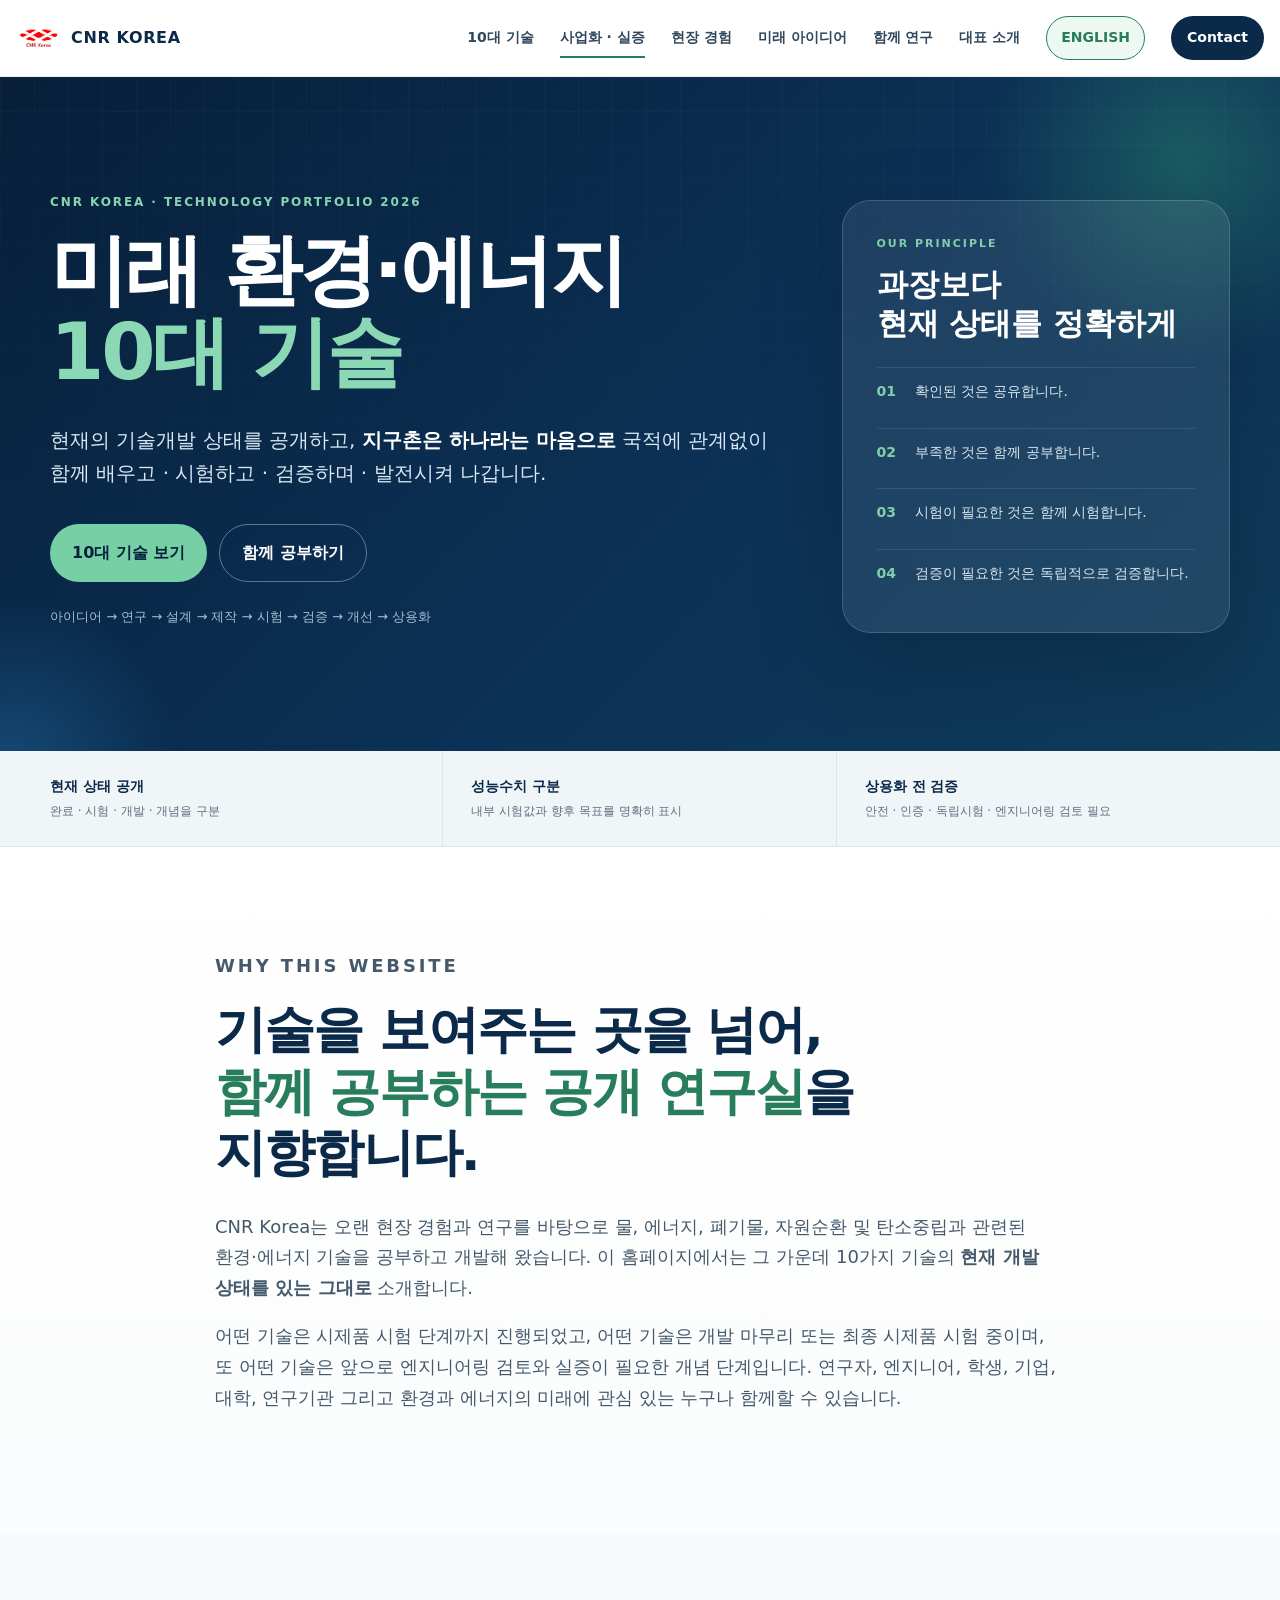
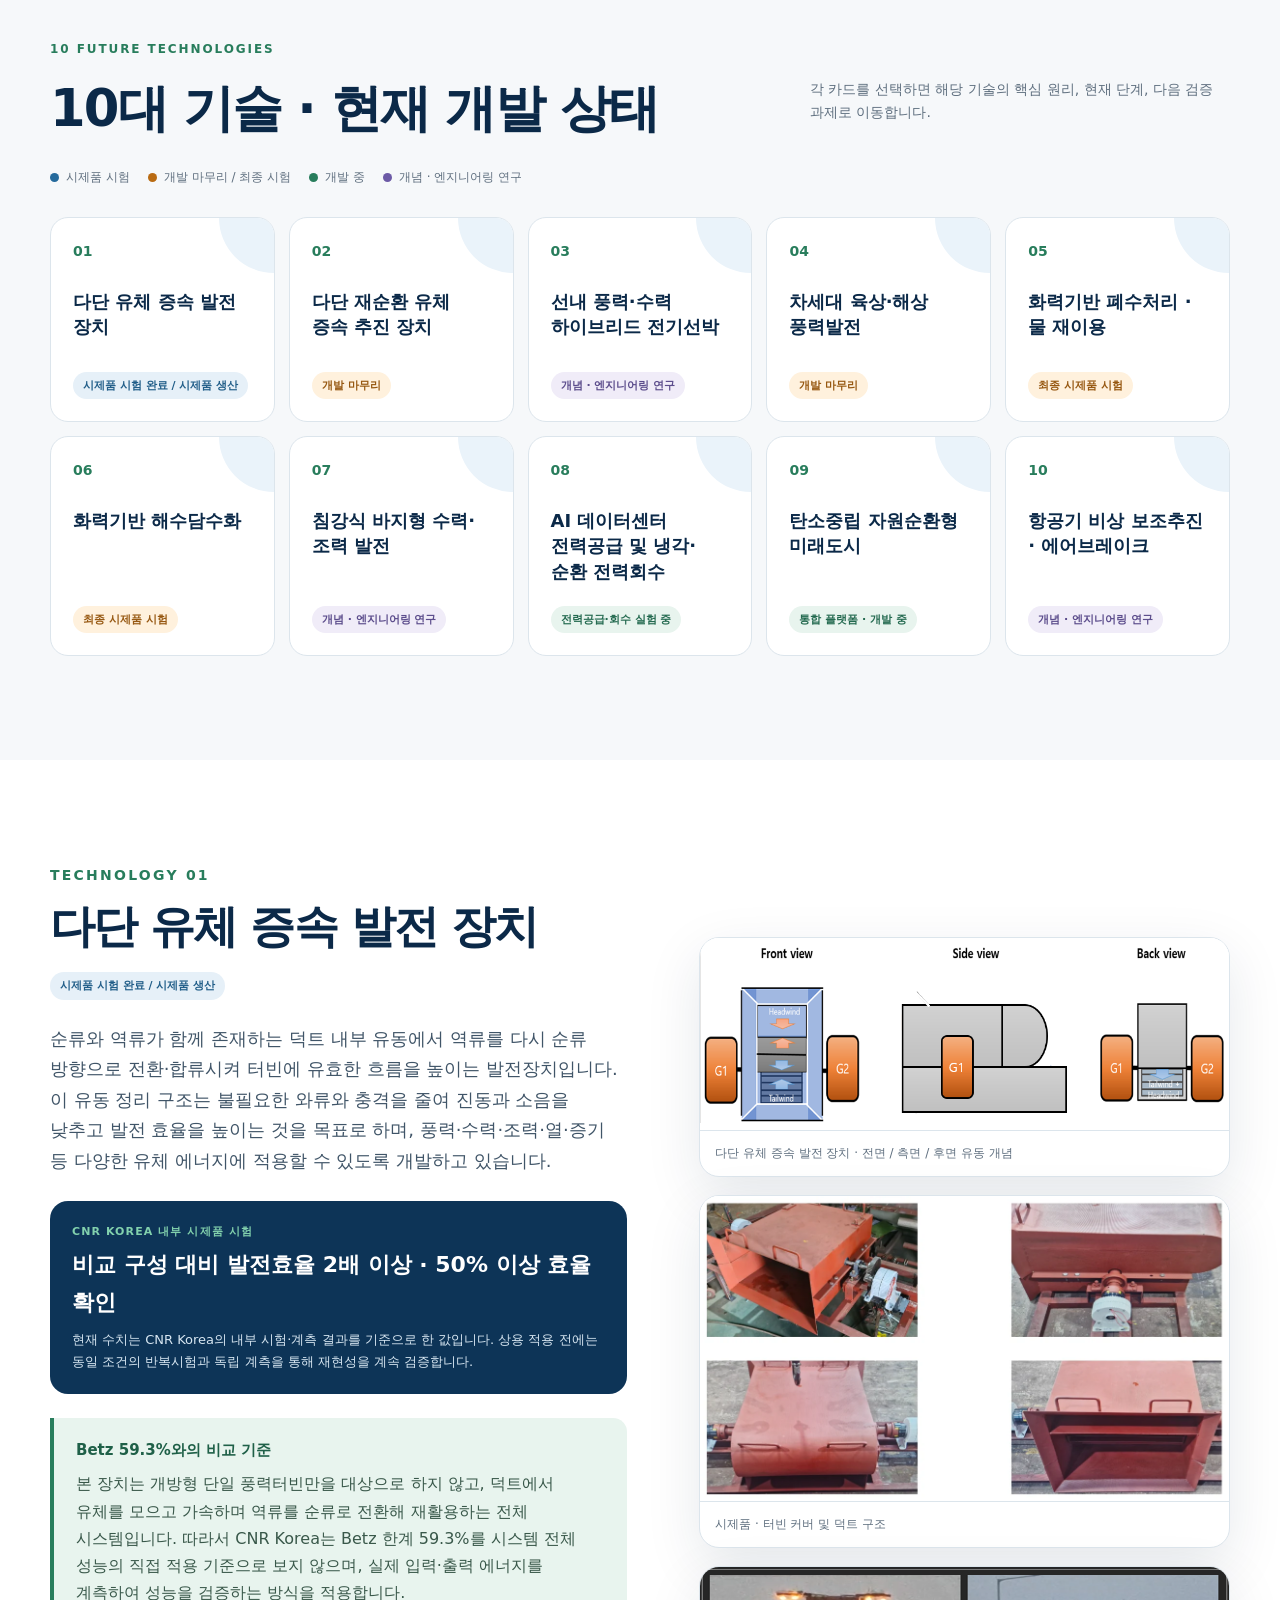
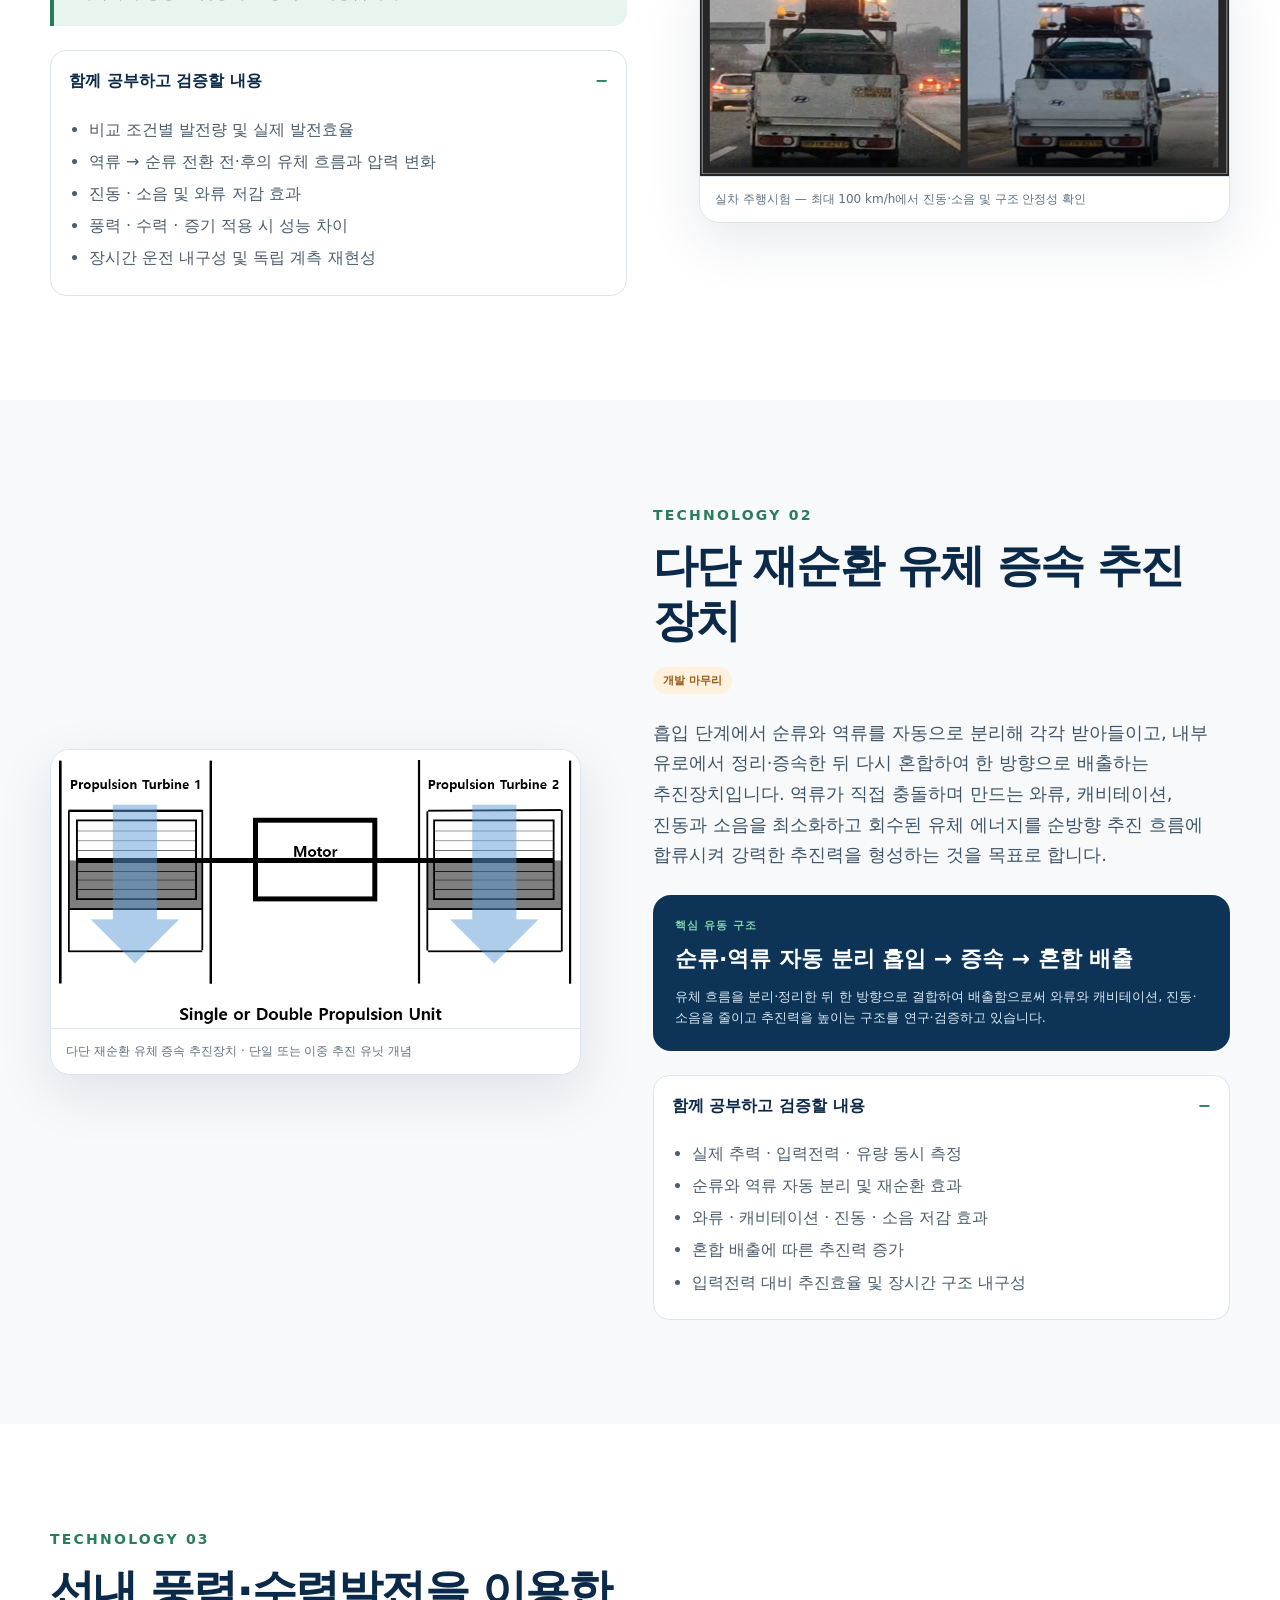
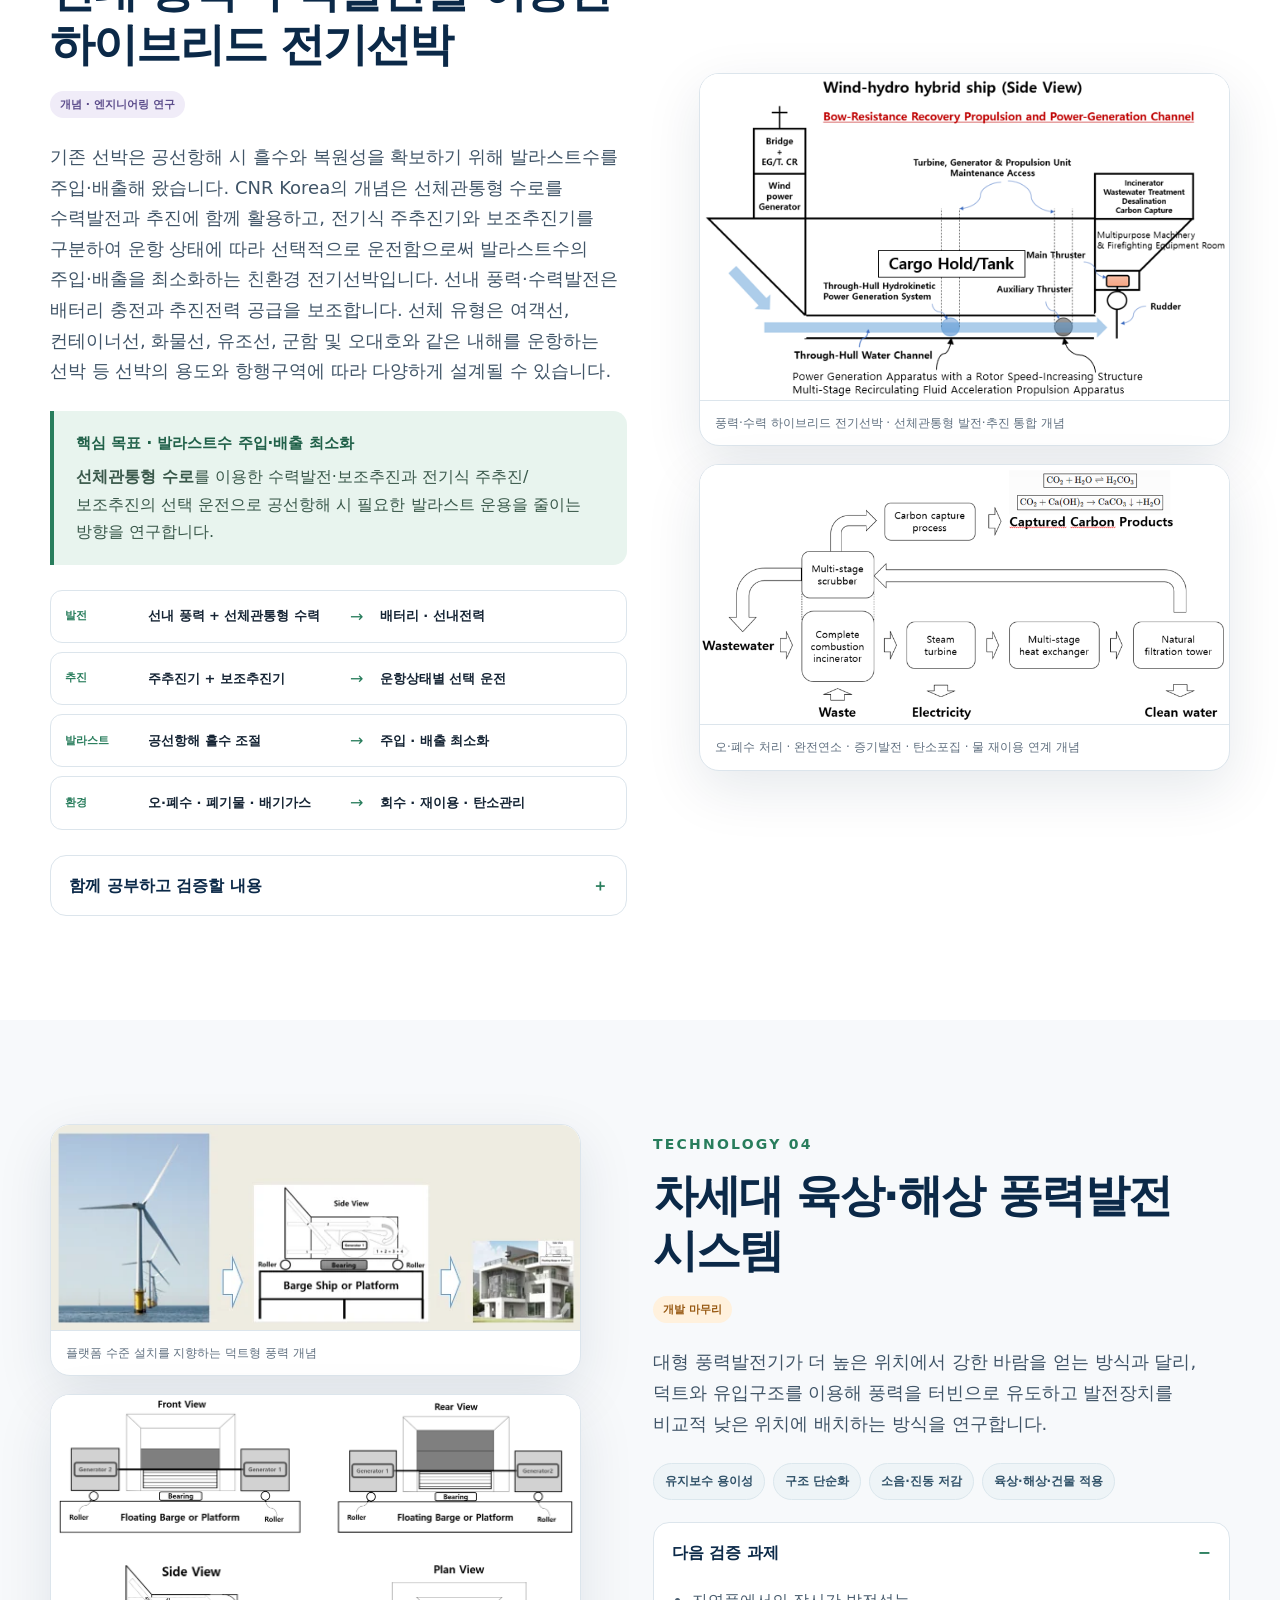
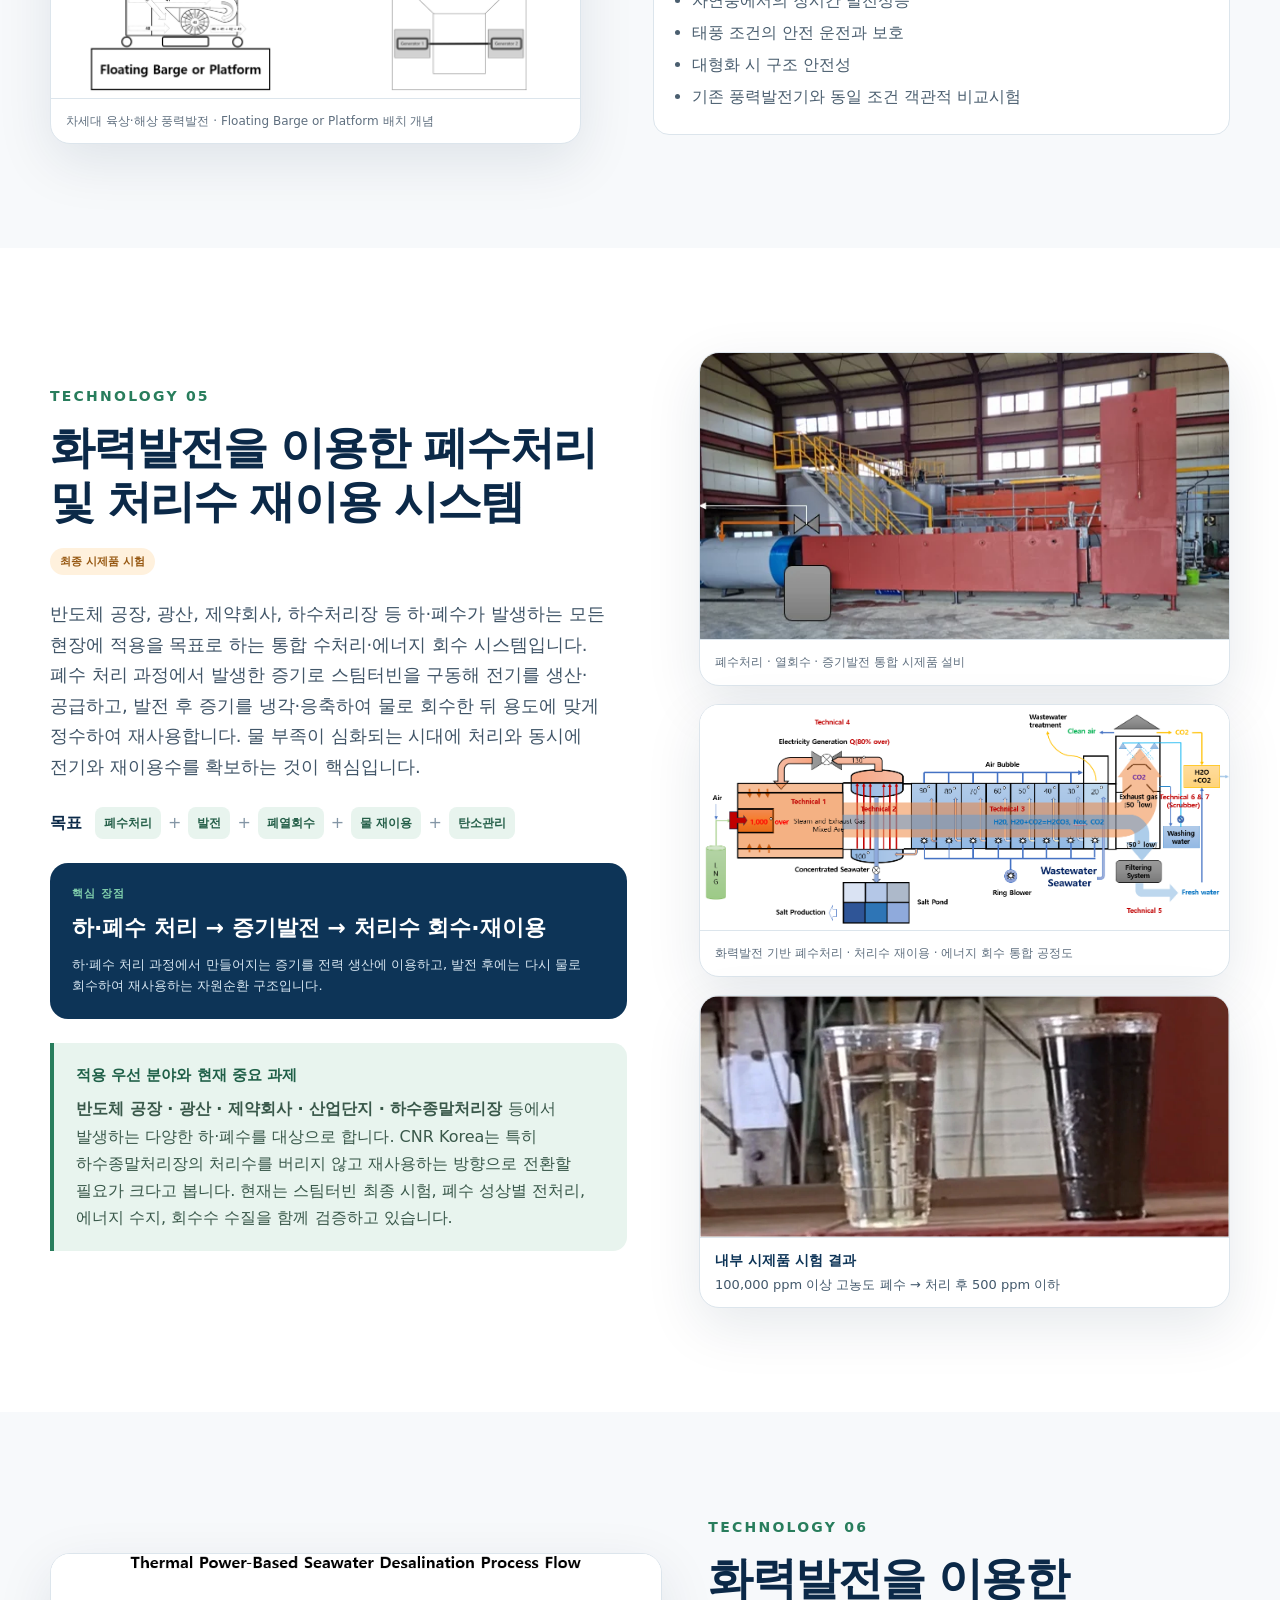
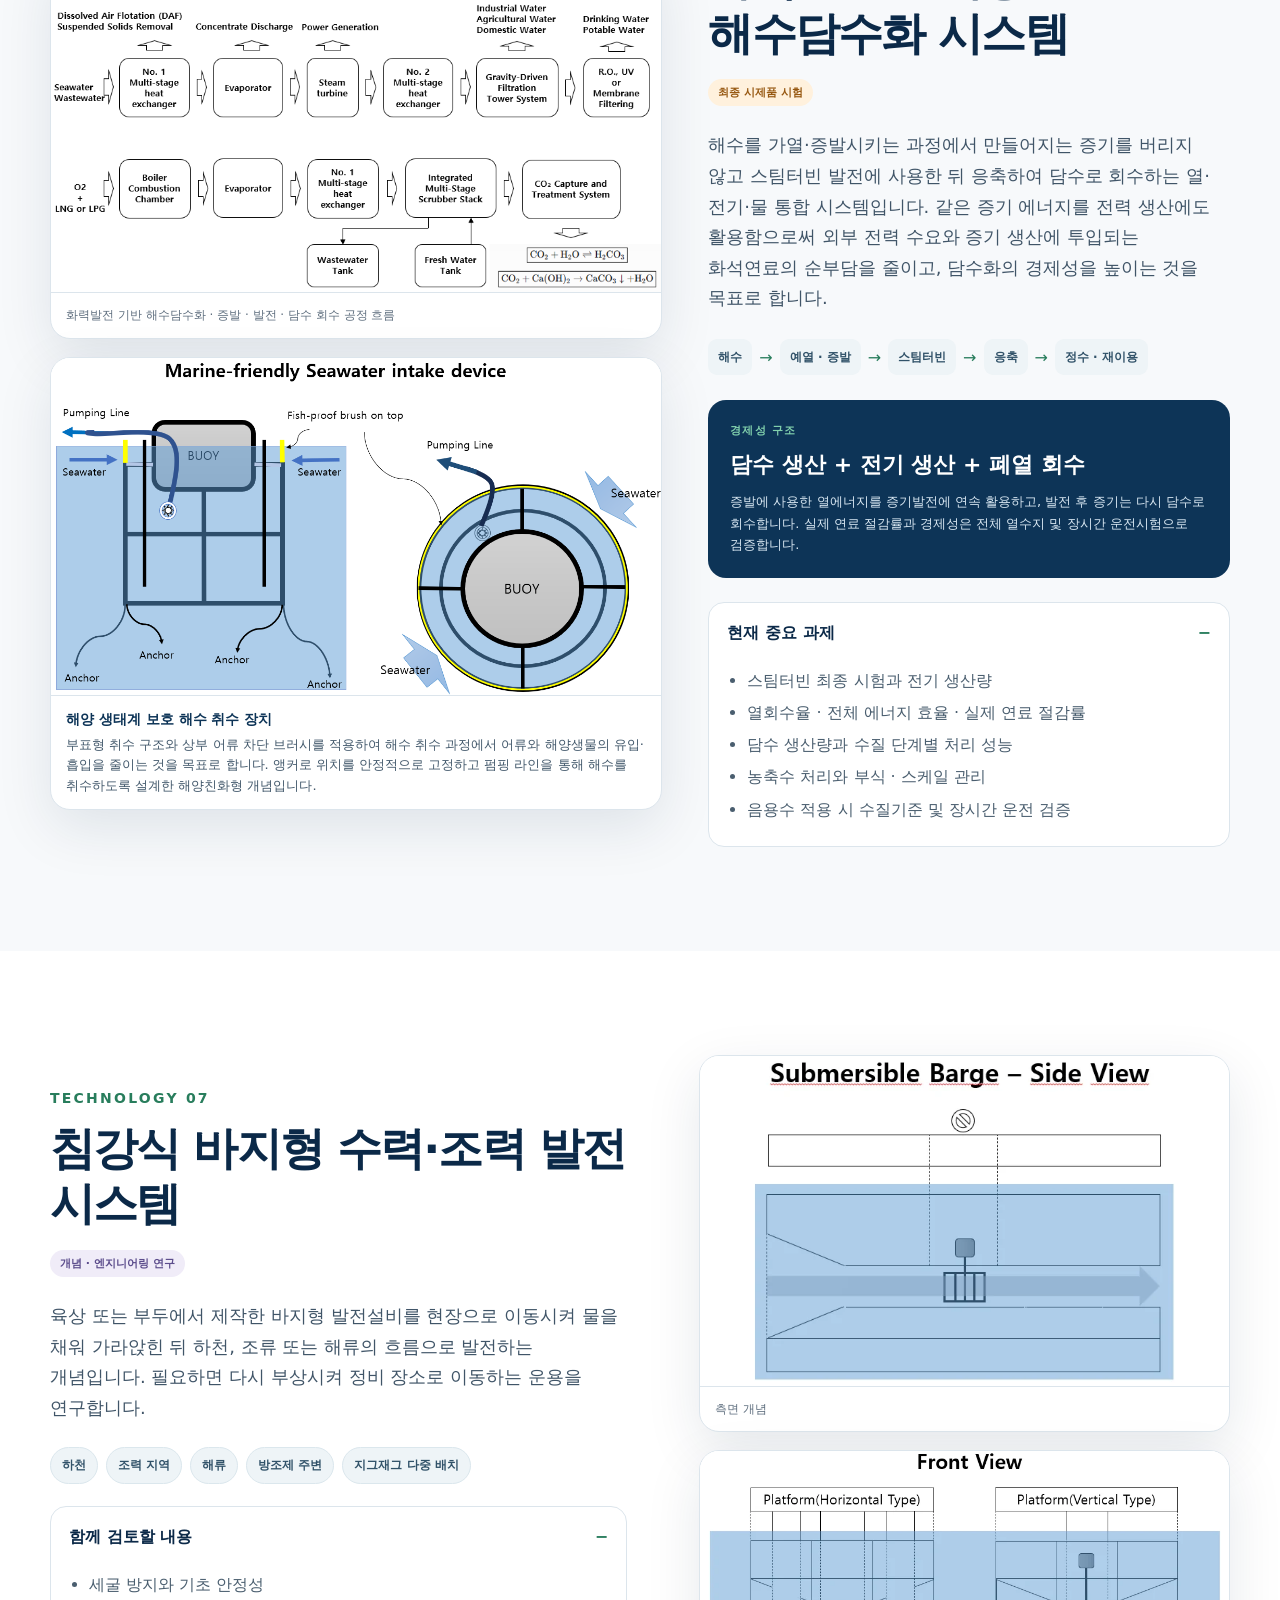
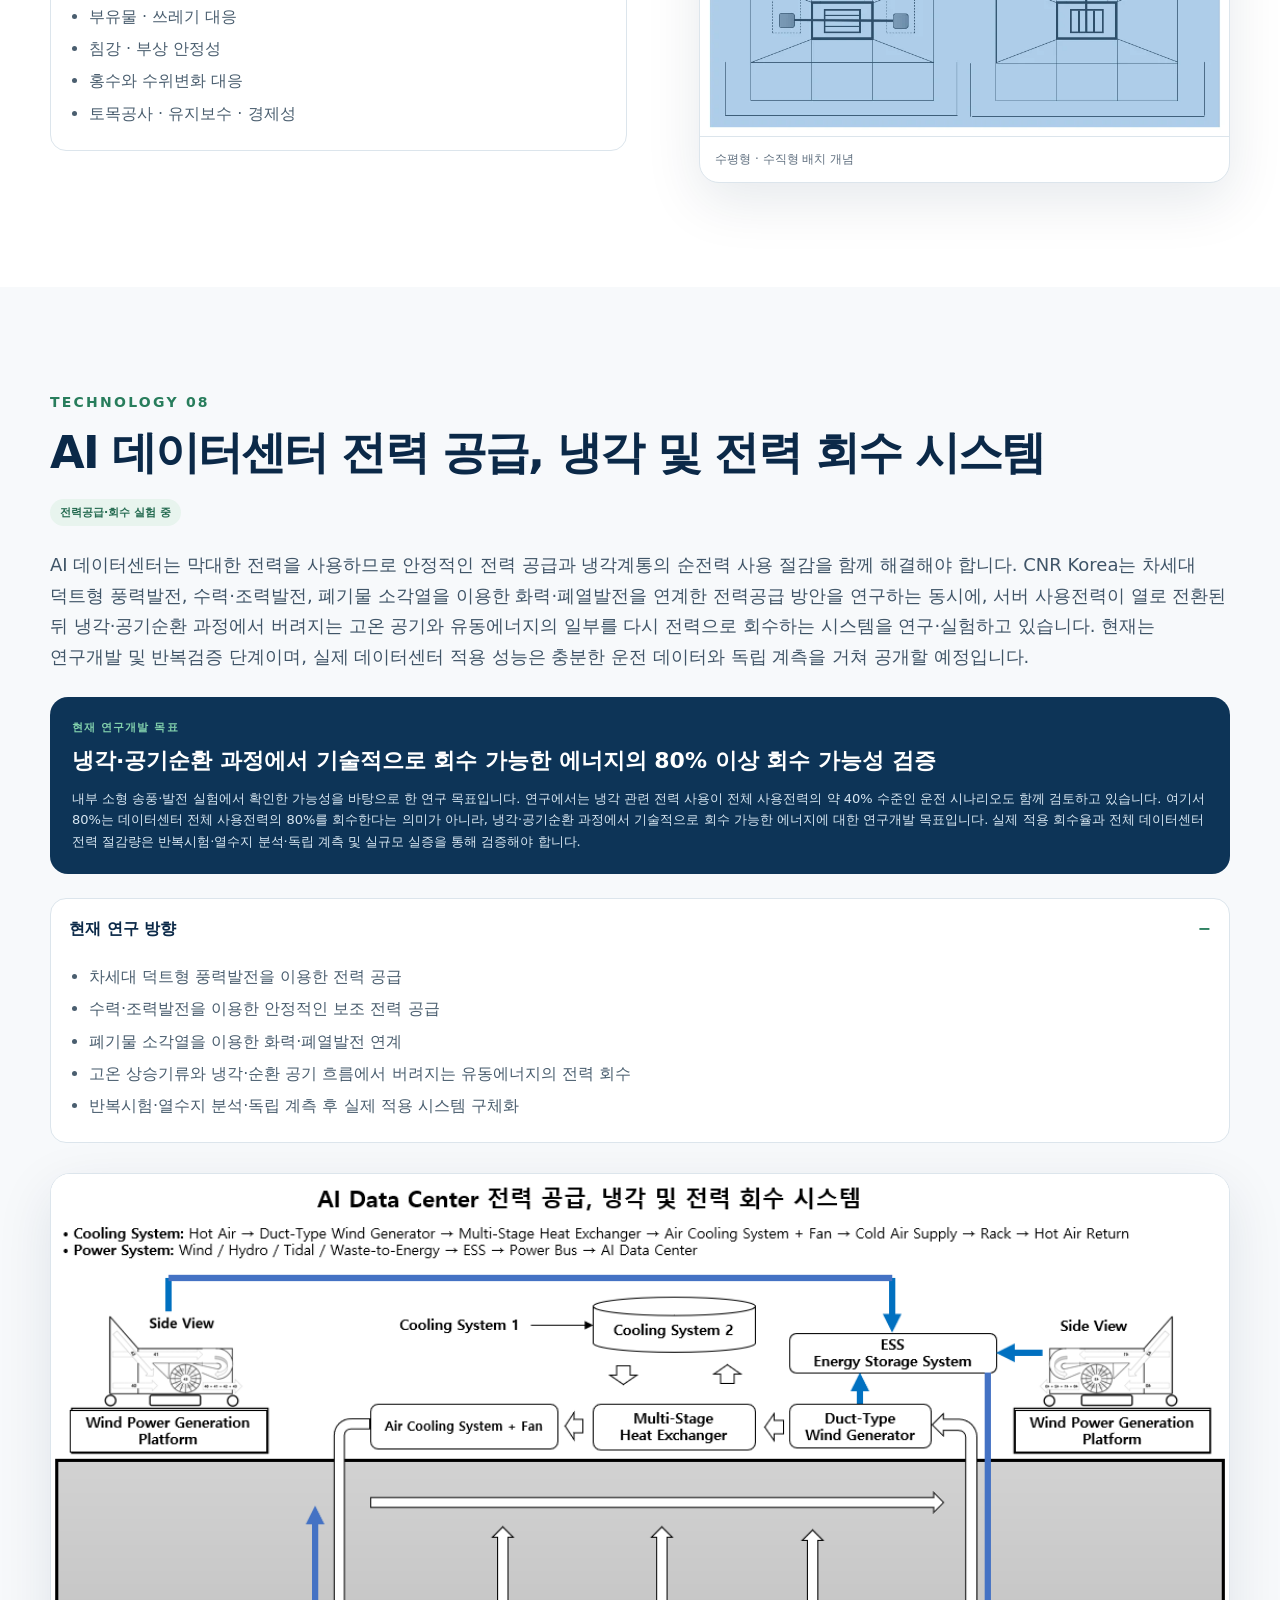
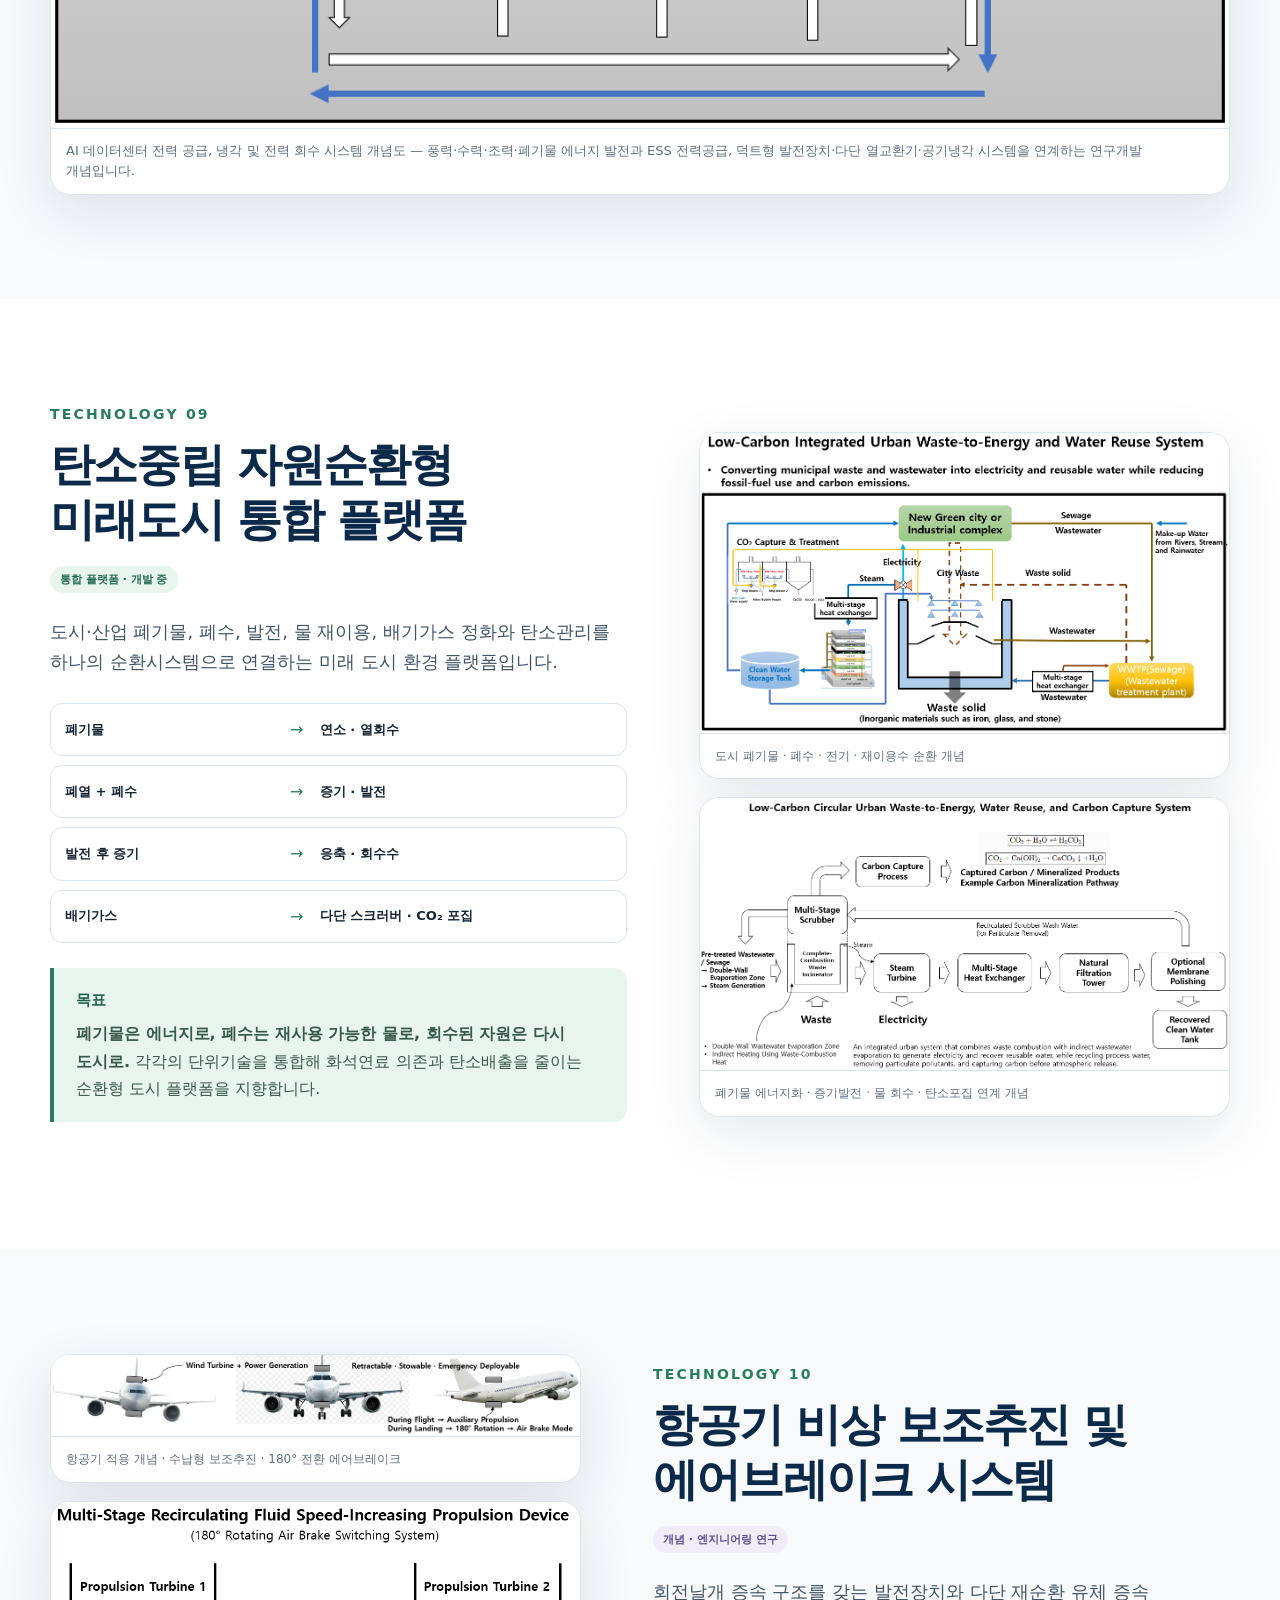
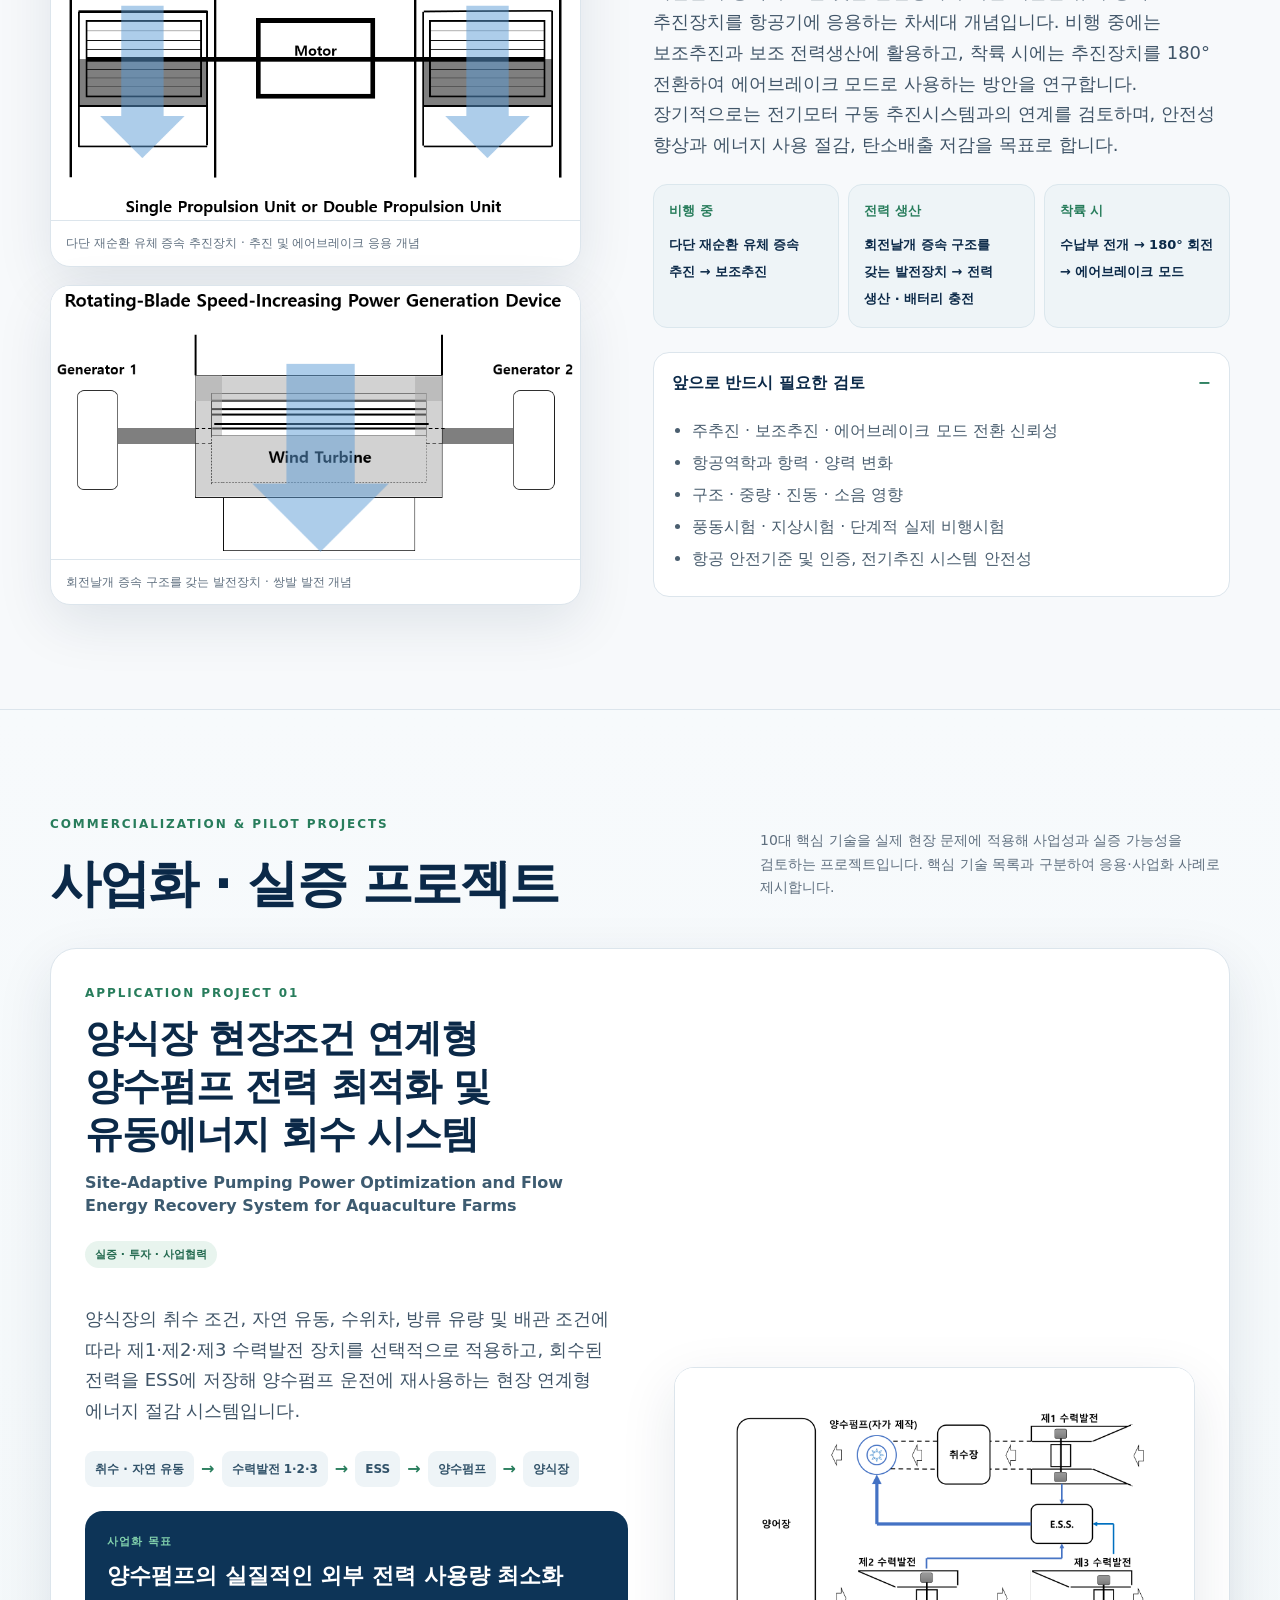
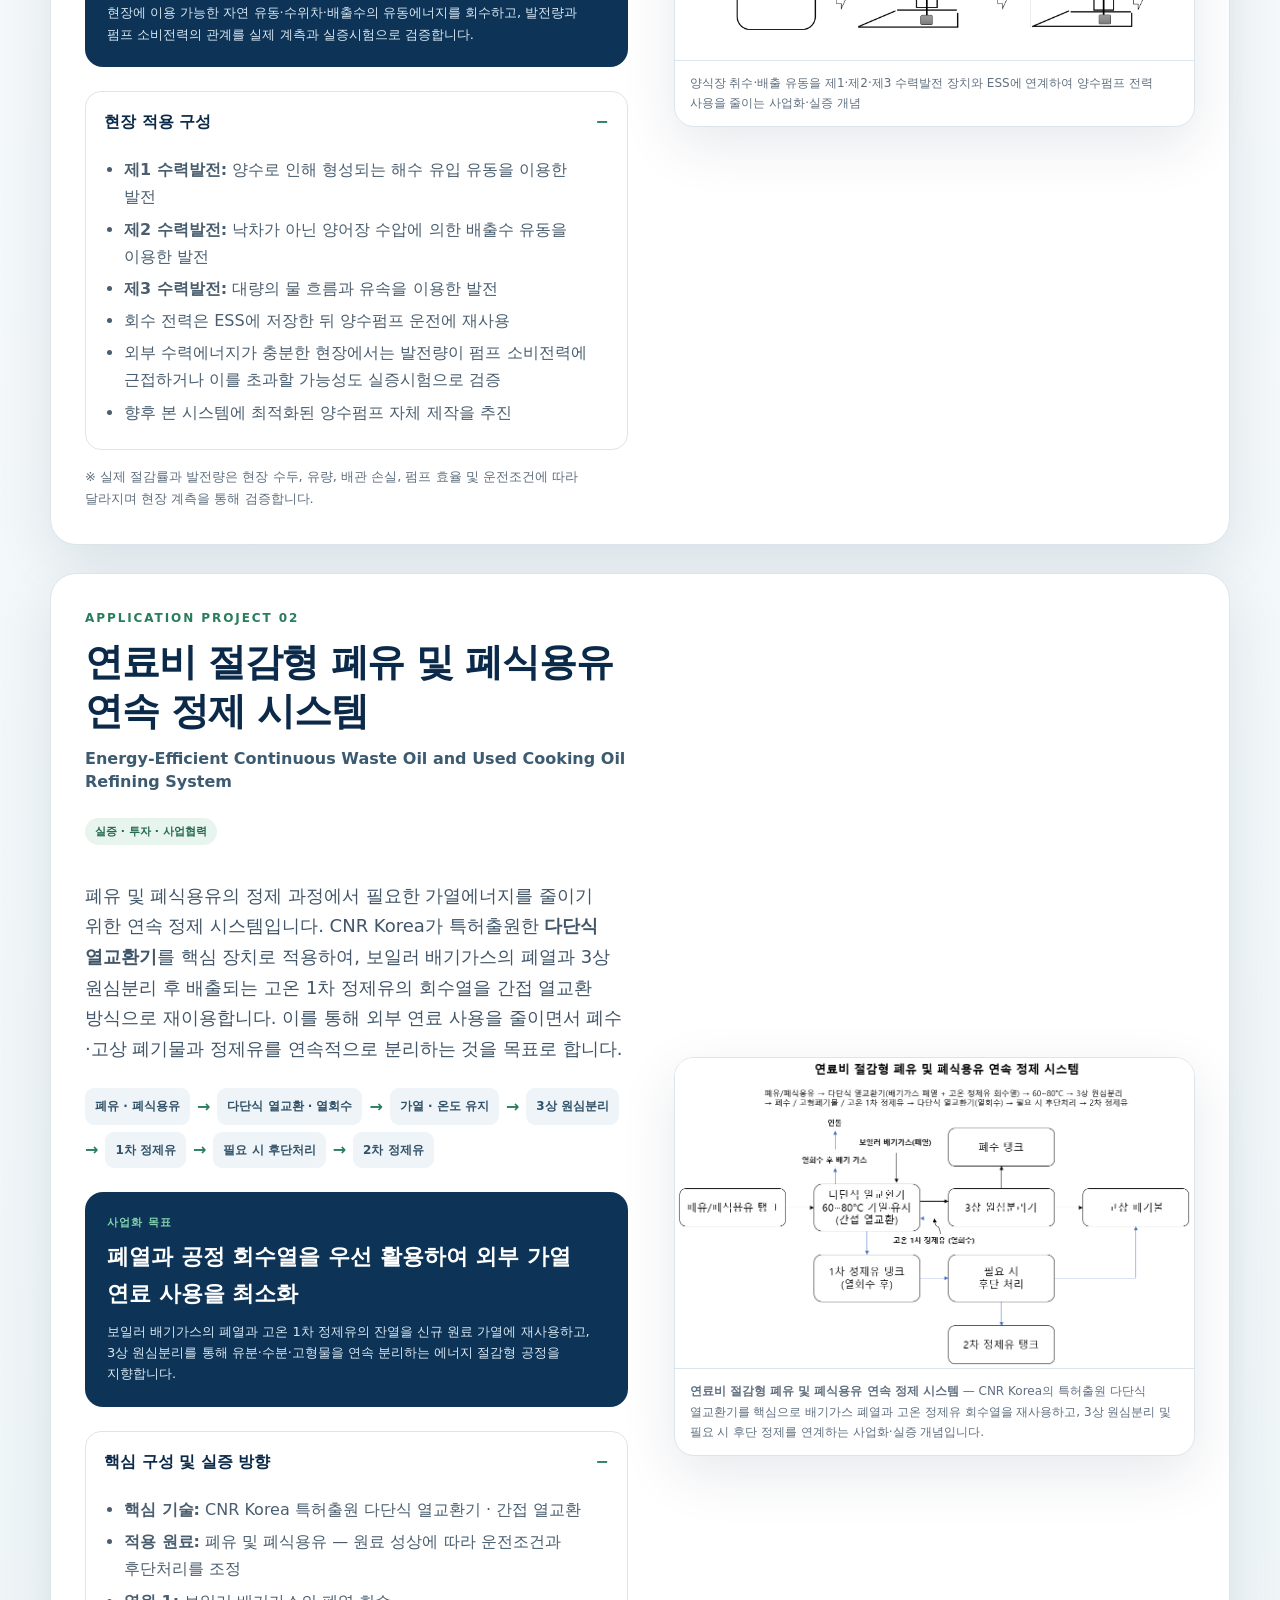
==== index.html @ 79047327 "Add files via upload" ====
<!DOCTYPE html>

<html lang="ko">
<head>
<meta charset="utf-8"/>
<meta content="width=device-width, initial-scale=1" name="viewport"/>
<meta content="#0b2948" name="theme-color"/>
<meta content="CNR Korea의 미래 환경·에너지 10대 기술. 현재 개발 상태를 공개하고 함께 배우고, 시험하고, 검증하며 탄소중립을 향해 발전시켜 나갑니다." name="description"/>
<meta content="CNR KOREA | 미래 환경·에너지 10대 기술" property="og:title"/>
<meta content="확인된 것은 공유하고, 부족한 것은 함께 공부합니다. 기술 개발 상태, 현장 경험, 미래 연구 과제를 공개합니다." property="og:description"/>
<meta content="website" property="og:type"/>
<title>CNR KOREA | 미래 환경·에너지 10대 기술</title>
<link href="[data-uri]" rel="icon" type="image/png"/>
<style>:root{
  --navy:#0b2948; --navy-2:#123c66; --ink:#152434; --muted:#5f6f7f;
  --green:#287d5c; --green-2:#3fa173; --mint:#e8f4ee; --sky:#eaf3fa;
  --line:#dce5ec; --bg:#f6f8fa; --white:#fff; --amber:#b96b12; --blue:#256a9c; --violet:#6c5aa6;
  --shadow:0 18px 55px rgba(11,41,72,.10); --radius:22px; --radius-sm:14px;
  --max:1180px;
}
*{box-sizing:border-box}html{scroll-behavior:smooth}body{margin:0;font-family:Inter,"Noto Sans KR","Apple SD Gothic Neo","Malgun Gothic",system-ui,sans-serif;color:var(--ink);background:var(--white);line-height:1.7;word-break:keep-all}img{max-width:100%;display:block}a{color:inherit;text-decoration:none}button{font:inherit}.container{width:min(var(--max),calc(100% - 40px));margin:0 auto}.narrow{width:min(850px,100%)}.center{text-align:center}.section{padding:104px 0}.section-dark{background:var(--navy);color:#fff}.anchor-section{scroll-margin-top:78px}.skip-link{position:fixed;left:16px;top:-60px;z-index:999;background:#fff;color:#000;padding:10px 14px;border-radius:8px}.skip-link:focus{top:16px}.site-header{position:sticky;top:0;z-index:50;background:rgba(255,255,255,.92);backdrop-filter:blur(14px);border-bottom:1px solid rgba(11,41,72,.08)}.nav-shell{width:min(1260px,calc(100% - 32px));height:76px;margin:auto;display:flex;align-items:center;justify-content:space-between}.brand{display:flex;align-items:center;gap:10px;font-weight:900;letter-spacing:.04em;color:var(--navy)}.brand img{width:45px;height:34px;object-fit:contain}.primary-nav{display:flex;align-items:center;gap:26px;font-size:14px;font-weight:700;color:#30475c}.primary-nav a{position:relative}.primary-nav a:not(.nav-cta)::after{content:"";position:absolute;left:0;right:100%;bottom:-8px;height:2px;background:var(--green);transition:.25s}.primary-nav a:hover::after,.primary-nav a.active::after{right:0}.lang-switch{padding:9px 14px;border-radius:999px;border:1px solid var(--green);background:#eef8f3;color:var(--green);font-weight:900}.lang-switch:hover{background:var(--green);color:#fff}.primary-nav a.lang-switch::after{display:none}.nav-cta{padding:10px 16px;border-radius:999px;background:var(--navy);color:#fff}.nav-toggle{display:none;background:none;border:0;padding:8px}.nav-toggle span{display:block;width:24px;height:2px;background:var(--navy);margin:5px 0}.hero{position:relative;overflow:hidden;padding:115px 0 110px;background:linear-gradient(135deg,#071f39 0%,#0c3156 58%,#0f3c59 100%)}.hero::before{content:"";position:absolute;inset:0;background-image:linear-gradient(rgba(255,255,255,.025) 1px,transparent 1px),linear-gradient(90deg,rgba(255,255,255,.025) 1px,transparent 1px);background-size:34px 34px;mask-image:linear-gradient(to bottom,#000,transparent)}.hero-orb{position:absolute;border-radius:50%;filter:blur(1px);opacity:.35}.hero-orb-a{width:430px;height:430px;background:radial-gradient(circle,#36a578 0%,transparent 68%);right:-120px;top:-130px}.hero-orb-b{width:340px;height:340px;background:radial-gradient(circle,#2b80c0 0%,transparent 70%);left:-160px;bottom:-180px}.hero-grid{position:relative;display:grid;grid-template-columns:1.3fr .7fr;gap:70px;align-items:center}.eyebrow,.section-label{margin:0 0 18px;text-transform:uppercase;letter-spacing:.16em;font-size:12px;font-weight:900;color:var(--green)}.section-label.light{color:#7fd0aa}.hero .eyebrow{color:#89d3b2}.hero h1{font-size:clamp(50px,6.1vw,82px);line-height:1.05;margin:0 0 30px;letter-spacing:-.04em}.hero h1 strong{color:#8bd8b4}.hero-lead{font-size:20px;line-height:1.65;color:#d8e7f2;max-width:760px}.hero-lead b{color:#fff}.hero-actions{display:flex;gap:12px;margin:34px 0 24px}.btn{display:inline-flex;align-items:center;justify-content:center;padding:14px 22px;border-radius:999px;font-weight:800;transition:.25s}.btn:hover{transform:translateY(-2px)}.btn-primary{background:#77cfa5;color:#07213c}.btn-ghost{border:1px solid rgba(255,255,255,.35);color:#fff}.hero-note{font-size:13px;color:#a8becf}.hero-panel{background:rgba(255,255,255,.08);border:1px solid rgba(255,255,255,.16);border-radius:28px;padding:34px;box-shadow:0 35px 90px rgba(0,0,0,.18)}.panel-kicker{font-size:11px;font-weight:900;letter-spacing:.18em;color:#7fd0aa}.hero-panel h2{font-size:31px;line-height:1.25;margin:12px 0 24px}.check-list{list-style:none;margin:0;padding:0;display:grid;gap:12px}.check-list li{display:grid;grid-template-columns:38px 1fr;align-items:center;padding:12px 0;border-top:1px solid rgba(255,255,255,.1);font-size:14px;color:#d9e7ef}.check-list span{color:#7fd0aa;font-weight:900}.trust-strip{background:#f0f5f8;border-bottom:1px solid var(--line)}.trust-grid{display:grid;grid-template-columns:repeat(3,1fr)}.trust-grid>div{padding:24px 28px;border-right:1px solid var(--line)}.trust-grid>div:first-child{padding-left:0}.trust-grid>div:last-child{border:0}.trust-grid strong,.trust-grid span{display:block}.trust-grid strong{color:var(--navy);font-size:14px}.trust-grid span{color:var(--muted);font-size:12px;margin-top:3px}.intro-section{background:linear-gradient(#fff,#fbfcfd)}.intro-section h2,.section-head h2,.goal-section h2{font-size:clamp(36px,4vw,54px);line-height:1.2;letter-spacing:-.035em;margin:0 0 28px;color:var(--navy)}.intro-section h2 span{color:var(--green)}.intro-section p{font-size:18px;color:#45596b}.technology-overview{background:var(--bg)}.section-head{display:flex;align-items:end;justify-content:space-between;gap:40px;margin-bottom:28px}.section-head h2{margin:0}.section-head>p{max-width:420px;color:var(--muted);font-size:14px}.status-legend{display:flex;flex-wrap:wrap;gap:10px 18px;margin-bottom:30px;color:var(--muted);font-size:12px}.status-legend span{display:flex;align-items:center;gap:7px}.dot{width:9px;height:9px;border-radius:50%;display:inline-block}.dot.tested{background:var(--blue)}.dot.finishing{background:var(--amber)}.dot.developing{background:var(--green)}.dot.concept{background:var(--violet)}.tech-card-grid{display:grid;grid-template-columns:repeat(5,1fr);gap:14px}.tech-card{position:relative;min-height:205px;background:#fff;border:1px solid var(--line);border-radius:18px;padding:22px;display:flex;flex-direction:column;transition:.25s;overflow:hidden}.tech-card::before{content:"";position:absolute;width:110px;height:110px;border-radius:50%;background:var(--sky);right:-55px;top:-55px}.tech-card:hover{transform:translateY(-5px);box-shadow:var(--shadow);border-color:#c8d8e3}.tech-card em{font-style:normal;font-weight:900;font-size:14px;color:var(--green);position:relative}.tech-card h3{font-size:18px;line-height:1.4;margin:25px 0 22px;color:var(--navy);position:relative}.badge{display:inline-flex;align-items:center;align-self:flex-start;padding:7px 10px;border-radius:999px;font-size:11px;font-weight:900;line-height:1.2}.badge.tested{background:#e6f0f8;color:#205d88}.badge.finishing{background:#fff1dd;color:#965710}.badge.developing{background:#e8f4ee;color:#246a50}.badge.concept{background:#f0ecf8;color:#5c4d8c}.tech-card .badge{margin-top:auto}.technology{position:relative}.technology.alt{background:#f7f9fb}.technology-grid{display:grid;grid-template-columns:1fr .92fr;gap:72px;align-items:center}.technology-grid.reverse{grid-template-columns:.92fr 1fr}.technology-grid.reverse .tech-copy{order:2}.technology-grid.reverse>.visual-card,.technology-grid.reverse>.visual-stack{order:1}.tech-number{font-size:14px;font-weight:900;letter-spacing:.16em;color:var(--green);margin-bottom:12px}.tech-copy h2{font-size:clamp(34px,3.5vw,50px);line-height:1.22;letter-spacing:-.04em;color:var(--navy);margin:0 0 16px}.tech-summary{font-size:18px;color:#405568;margin:24px 0}.learning-box{background:var(--mint);border-left:4px solid var(--green);padding:20px 22px;border-radius:0 14px 14px 0;margin:24px 0}.learning-box h3{margin:0 0 7px;color:#1f6048;font-size:15px}.learning-box p{margin:0;color:#39584a}.study-details{border:1px solid var(--line);border-radius:16px;background:#fff;margin-top:20px;overflow:hidden}.study-details summary{cursor:pointer;padding:16px 18px;font-weight:900;color:var(--navy);list-style:none}.study-details summary::-webkit-details-marker{display:none}.study-details summary::after{content:"＋";float:right;color:var(--green)}.study-details[open] summary::after{content:"−"}.study-details ul{margin:0;padding:0 34px 18px 38px;color:#4a5e6f}.study-details li{margin:5px 0}.visual-card{margin:0;background:#fff;border:1px solid var(--line);border-radius:20px;overflow:hidden;box-shadow:var(--shadow)}.visual-card img{width:100%;max-height:520px;object-fit:contain;background:#fff}.visual-card figcaption{padding:12px 15px;border-top:1px solid var(--line);font-size:12px;color:var(--muted)}.visual-stack{display:grid;gap:18px}.visual-stack .visual-card img{max-height:330px}.metric-callout{border-radius:18px;background:#0d3457;color:#fff;padding:22px;margin:24px 0}.metric-callout span{display:block;color:#82d1ad;font-size:11px;font-weight:900;letter-spacing:.1em;text-transform:uppercase}.metric-callout strong{display:block;font-size:22px;margin:5px 0 8px}.metric-callout p{margin:0;color:#c9dae6;font-size:13px}.flow-list{display:grid;gap:9px;margin:25px 0}.flow-list>div{display:grid;grid-template-columns:75px 1fr 30px 1.25fr;align-items:center;gap:8px;border:1px solid var(--line);border-radius:12px;padding:12px 14px;background:#fff}.flow-list span{font-size:11px;font-weight:900;color:var(--green)}.flow-list b,.flow-list strong{font-size:13px}.flow-list i{font-style:normal;color:var(--green);text-align:center}.flow-list.compact>div{grid-template-columns:1fr 30px 1.4fr}.pill-row{display:flex;flex-wrap:wrap;gap:8px;margin:22px 0}.pill-row span{background:#eef4f7;color:#315269;border:1px solid #dbe7ed;padding:7px 11px;border-radius:999px;font-size:12px;font-weight:800}.goal-line{display:flex;flex-wrap:wrap;align-items:center;gap:7px;margin:24px 0}.goal-line b{color:var(--navy);margin-right:6px}.goal-line span{background:var(--mint);color:#255f49;border-radius:8px;padding:6px 9px;font-weight:800;font-size:12px}.goal-line i{font-style:normal;color:#8395a5}.flow-ribbon{display:flex;flex-wrap:wrap;align-items:center;gap:7px;margin:25px 0}.flow-ribbon span{padding:8px 10px;background:#eef4f7;border-radius:9px;font-size:12px;font-weight:800;color:#315269}.flow-ribbon i{font-style:normal;color:var(--green)}.air-modes{display:grid;grid-template-columns:repeat(3,1fr);gap:9px;margin:24px 0}.air-modes div{padding:15px;border-radius:14px;background:#eef4f7;border:1px solid #dbe7ed}.air-modes small{display:block;color:var(--green);font-weight:900;margin-bottom:7px}.air-modes strong{font-size:13px;color:var(--navy)}.field-section{background:linear-gradient(135deg,#071f39,#0b3154)}.split-grid{display:grid;grid-template-columns:.92fr 1.08fr;gap:65px;align-items:center}.field-section h2,.together-section h2,.closing-section h2{font-size:clamp(40px,4.7vw,62px);line-height:1.15;letter-spacing:-.04em;margin:0 0 28px}.field-section p{color:#d5e2ec}.field-highlight{display:grid;grid-template-columns:82px 1fr;gap:20px;margin:32px 0;padding-top:25px;border-top:1px solid rgba(255,255,255,.14)}.field-highlight>span{font-size:32px;color:#7fd0aa;font-weight:900}.field-highlight h3{margin:0 0 8px}.field-highlight p{margin:0}.field-section blockquote{margin:28px 0 0;padding-left:20px;border-left:3px solid #7fd0aa;font-size:25px;font-weight:900}.photo-frame{margin:0;border-radius:22px;overflow:hidden;background:#fff;padding:8px;box-shadow:0 25px 70px rgba(0,0,0,.25)}.photo-frame img{border-radius:15px}.photo-frame figcaption{color:#607280;padding:8px 8px 2px;font-size:12px}.wildfire-section{background:#fff8f2}.wildfire-grid{display:grid;grid-template-columns:1fr 1fr;gap:60px;align-items:start}.lead-copy{font-size:19px;color:#334c60}.visual-card.danger{border-color:#f0d3c4}.action-quote{margin-top:25px;padding:20px;border-radius:16px;background:#2b1b16;color:#fff}.action-quote strong,.action-quote span{display:block}.action-quote span{margin-top:4px;color:#f4bd88;font-size:13px}.together-section{background:linear-gradient(135deg,#0b2948,#153f58)}.together-grid{display:grid;grid-template-columns:.85fr 1.15fr;gap:85px;align-items:start}.together-section p{color:#d7e4ec;font-size:17px}.together-steps{display:flex;flex-wrap:wrap;align-items:center;gap:9px;margin:30px 0}.together-steps span{background:#fff;color:var(--navy);padding:9px 13px;border-radius:9px;font-weight:900;font-size:12px}.together-steps i{font-style:normal;color:#7fd0aa}.welcome{padding:18px;border:1px solid rgba(255,255,255,.14);border-radius:14px}.goal-section{background:linear-gradient(#fff,#f8fbf9)}.goal-lead{font-size:19px;color:var(--muted)}.goal-grid{display:grid;grid-template-columns:repeat(5,1fr);gap:12px;margin:42px -100px}.goal-grid>div{padding:26px 14px;border-radius:16px;background:#fff;border:1px solid var(--line);font-size:13px;color:#607181;box-shadow:0 10px 30px rgba(11,41,72,.04)}.goal-grid b{display:block;margin-top:6px;color:var(--navy);font-size:14px}.mission-statement{margin-top:50px;padding:45px 32px;background:var(--navy);border-radius:24px;color:#fff}.mission-statement span{display:block;color:#94bdd1;font-size:13px;margin-bottom:13px}.mission-statement strong{font-size:clamp(30px,4vw,48px);line-height:1.3}.founder-section{background:#f6f8fa}.founder-grid{display:grid;grid-template-columns:320px 1fr;gap:75px}.founder-id{position:sticky;top:115px;align-self:start;padding:30px;border-radius:22px;background:#fff;border:1px solid var(--line);box-shadow:var(--shadow)}.founder-id img{width:180px;margin:0 auto 28px}.founder-id p{font-size:11px;letter-spacing:.16em;font-weight:900;color:var(--green);margin:0}.founder-id h2{font-size:42px;color:var(--navy);margin:4px 0 0}.founder-id span{color:var(--muted);font-size:13px}.founder-story{font-size:18px;color:#41576a}.questions{margin:28px 0;padding:24px;border-radius:18px;background:#0c3154;color:#fff}.questions p{margin:0;padding:9px 0;border-bottom:1px solid rgba(255,255,255,.12);font-weight:800}.questions p:last-child{border:0}.dream-quote{margin:36px 0;padding:30px 0;border-top:1px solid #b6c8d4;border-bottom:1px solid #b6c8d4;font-size:26px;line-height:1.55;color:var(--navy)}.dream-quote strong{color:var(--green)}.closing-section{background:linear-gradient(135deg,#0b2948,#0b3c4c)}.closing-section p{font-size:18px;color:#d6e4eb}.closing-emphasis{font-size:22px!important;color:#fff!important;font-weight:800}.signature{margin-top:36px}.signature strong{font-size:22px}.signature span{font-size:12px;color:#9ab2c3}.contact-section{background:#fff}.contact-card{display:grid;grid-template-columns:.9fr 1.1fr;gap:70px;padding:55px;border-radius:26px;background:#f4f8fa;border:1px solid var(--line)}.contact-card h2{margin:0 0 14px;color:var(--navy);font-size:38px;line-height:1.25}.contact-card p{color:var(--muted)}.contact-links{display:grid}.contact-links>a,.contact-links>div{padding:14px 0;border-bottom:1px solid #d6e2e9;display:flex;justify-content:space-between;gap:20px;align-items:center}.contact-links span{color:var(--muted);font-size:12px}.contact-links strong{color:var(--navy);font-size:13px;text-align:right}.contact-links a:hover strong{color:var(--green)}.site-footer{padding:26px 0;border-top:1px solid var(--line);background:#f8fafb}.footer-grid{display:flex;align-items:center;justify-content:space-between;gap:20px}.footer-brand{display:flex;align-items:center;gap:10px}.footer-brand img{width:48px}.footer-brand strong,.footer-brand span{display:block}.footer-brand strong{color:var(--navy)}.footer-brand span,.site-footer p{font-size:11px;color:var(--muted)}.back-top{position:fixed;right:22px;bottom:22px;width:44px;height:44px;border:0;border-radius:50%;background:var(--navy);color:#fff;box-shadow:0 10px 25px rgba(0,0,0,.2);opacity:0;pointer-events:none;transition:.25s;z-index:30}.back-top.show{opacity:1;pointer-events:auto}.reveal{opacity:0;transform:translateY(18px);transition:opacity .65s ease,transform .65s ease}.reveal.visible{opacity:1;transform:none}

.commercialization-section{background:linear-gradient(180deg,#f7fafc 0%,#eef5f7 100%);border-top:1px solid var(--line);border-bottom:1px solid var(--line)}
.commercialization-section .section-head{margin-bottom:34px}.commercialization-section .section-head>div{max-width:760px}.commercialization-section .section-head>p{max-width:470px}
.commercial-card{display:grid;grid-template-columns:1.02fr .98fr;gap:46px;align-items:center;background:#fff;border:1px solid var(--line);border-radius:26px;padding:34px;box-shadow:var(--shadow)}
.commercial-number{font-size:12px;font-weight:900;letter-spacing:.16em;color:var(--green);margin-bottom:10px}.commercial-copy h3{margin:0 0 12px;color:var(--navy);font-size:clamp(28px,3vw,40px);line-height:1.26;letter-spacing:-.03em}.commercial-en{margin:0 0 22px;color:#3d5b70;font-size:16px;font-weight:800;line-height:1.45}.commercial-copy>.badge{margin-bottom:18px}.commercial-copy>.tech-summary{margin-top:18px}.commercial-flow{display:flex;flex-wrap:wrap;align-items:center;gap:7px;margin:22px 0}.commercial-flow span{padding:8px 10px;border-radius:9px;background:#eef4f7;color:#315269;font-size:12px;font-weight:800}.commercial-flow i{font-style:normal;color:var(--green);font-weight:900}.commercial-visual img{max-height:560px}.commercial-note{font-size:13px;color:var(--muted);margin:16px 0 0}
@media (max-width:1050px){.commercial-card{grid-template-columns:1fr}.commercial-visual{order:2}.tech-card-grid{grid-template-columns:repeat(2,1fr)}.hero-grid,.technology-grid,.technology-grid.reverse,.split-grid,.wildfire-grid,.together-grid,.founder-grid,.contact-card{grid-template-columns:1fr}.technology-grid.reverse .tech-copy,.technology-grid.reverse>.visual-card,.technology-grid.reverse>.visual-stack{order:initial}.hero-grid{gap:35px}.hero-panel{max-width:650px}.goal-grid{grid-template-columns:repeat(2,1fr);margin:35px 0}.founder-id{position:relative;top:0;max-width:420px}.contact-card{gap:25px}.section-head{align-items:start;flex-direction:column;gap:10px}.tech-card-grid{gap:12px}.split-grid{gap:40px}.together-grid{gap:35px}}
@media (max-width:760px){.container{width:min(100% - 28px,var(--max))}.section{padding:76px 0}.nav-shell{height:66px}.primary-nav{position:absolute;left:14px;right:14px;top:72px;display:none;flex-direction:column;align-items:stretch;padding:18px;background:#fff;border:1px solid var(--line);border-radius:16px;box-shadow:var(--shadow)}.primary-nav.open{display:flex}.nav-toggle{display:block}.hero{padding:82px 0 75px}.hero h1{font-size:48px}.hero-lead{font-size:17px}.hero-actions{flex-direction:column;align-items:stretch}.hero-panel{padding:25px}.trust-grid{grid-template-columns:1fr}.trust-grid>div,.trust-grid>div:first-child{padding:16px 0;border-right:0;border-bottom:1px solid var(--line)}.tech-card-grid{grid-template-columns:1fr}.tech-card{min-height:170px}.technology-grid{gap:34px}.tech-copy h2{font-size:34px}.tech-summary{font-size:16px}.flow-list>div{grid-template-columns:60px 1fr 24px 1.2fr}.air-modes{grid-template-columns:1fr}.goal-grid{grid-template-columns:1fr}.mission-statement{padding:30px 20px}.field-highlight{grid-template-columns:1fr}.contact-card{padding:28px}.contact-links>a,.contact-links>div{align-items:flex-start;flex-direction:column;gap:2px}.contact-links strong{text-align:left}.footer-grid{flex-direction:column;align-items:flex-start}.dream-quote{font-size:21px}.intro-section h2,.section-head h2,.goal-section h2{font-size:36px}.field-section h2,.together-section h2,.closing-section h2{font-size:40px}}
@media (prefers-reduced-motion:reduce){html{scroll-behavior:auto}.reveal{opacity:1;transform:none;transition:none}.btn,.tech-card{transition:none}}

/* 2026-08-15 content emphasis additions */
.priority-box{
  margin:24px 0;padding:22px 24px;border:1px solid rgba(255,255,255,.16);
  border-radius:18px;background:rgba(255,255,255,.07)
}
.priority-box h3{margin:0 0 14px;color:#9be0bd;font-size:16px}
.priority-box ol{margin:0;padding-left:22px;display:grid;gap:12px}
.priority-box li{padding-left:4px;color:#eef6fa}
.priority-box strong{display:block;color:#fff;font-size:15px}
.priority-box span{display:block;color:#bcd0dc;font-size:13px;margin-top:2px;line-height:1.55}
#tech03 .visual-stack .visual-card img{max-height:430px}
#tech03 .visual-stack .visual-card:nth-child(2) img{max-height:none}
.metric-callout p{margin:6px 0 0;color:#d8e7f2;font-size:13px;line-height:1.65}
@media(max-width:760px){
  .priority-box{padding:18px}
  #tech03 .visual-stack .visual-card img{max-height:none}
}

/* 2026-08-15 CNR Korea requested image/layout updates */
.visual-stack.cnr-added-stack{gap:18px}
.visual-stack.cnr-added-stack .visual-card{margin:0}
.visual-card.cnr-road-test img{width:100%;height:auto;max-height:none;object-fit:contain;background:#fff}

.visual-card.cnr-reference-diagram img{max-height:none;object-fit:contain;background:#fff}
#tech06 .technology-grid.tech06-large-visual{grid-template-columns:1.22fr .78fr}
#tech06 .technology-grid.tech06-large-visual .visual-card img{max-height:650px}
.founder-name-en{display:block!important;margin:0 0 3px;color:var(--navy)!important;font-size:16px!important;font-weight:800;letter-spacing:.01em}

.commercialization-section{background:linear-gradient(180deg,#f7fafc 0%,#eef5f7 100%);border-top:1px solid var(--line);border-bottom:1px solid var(--line)}
.commercialization-section .section-head{margin-bottom:34px}.commercialization-section .section-head>div{max-width:760px}.commercialization-section .section-head>p{max-width:470px}
.commercial-card{display:grid;grid-template-columns:1.02fr .98fr;gap:46px;align-items:center;background:#fff;border:1px solid var(--line);border-radius:26px;padding:34px;box-shadow:var(--shadow)}
.commercial-number{font-size:12px;font-weight:900;letter-spacing:.16em;color:var(--green);margin-bottom:10px}.commercial-copy h3{margin:0 0 12px;color:var(--navy);font-size:clamp(28px,3vw,40px);line-height:1.26;letter-spacing:-.03em}.commercial-en{margin:0 0 22px;color:#3d5b70;font-size:16px;font-weight:800;line-height:1.45}.commercial-copy>.badge{margin-bottom:18px}.commercial-copy>.tech-summary{margin-top:18px}.commercial-flow{display:flex;flex-wrap:wrap;align-items:center;gap:7px;margin:22px 0}.commercial-flow span{padding:8px 10px;border-radius:9px;background:#eef4f7;color:#315269;font-size:12px;font-weight:800}.commercial-flow i{font-style:normal;color:var(--green);font-weight:900}.commercial-visual img{max-height:560px}.commercial-note{font-size:13px;color:var(--muted);margin:16px 0 0}
@media (max-width:1050px){.commercial-card{grid-template-columns:1fr}.commercial-visual{order:2}#tech06 .technology-grid.tech06-large-visual{grid-template-columns:1fr}}

/* 2026-08-15 requested refinement: Tech 06 visual enlargement + founder English name */
#tech06 .technology-grid.tech06-large-visual{grid-template-columns:1.32fr .68fr;gap:52px}
#tech06 .technology-grid.tech06-large-visual .visual-card img{width:100%;max-height:none;object-fit:contain}
.founder-grid{grid-template-columns:370px 1fr;gap:60px}
.founder-id h2{font-size:34px;line-height:1.15;white-space:nowrap;letter-spacing:-.025em;margin:8px 0 5px}
.founder-id .founder-name-kr{display:block;color:var(--muted);font-size:13px;font-weight:700;margin:0 0 2px}

.commercialization-section{background:linear-gradient(180deg,#f7fafc 0%,#eef5f7 100%);border-top:1px solid var(--line);border-bottom:1px solid var(--line)}
.commercialization-section .section-head{margin-bottom:34px}.commercialization-section .section-head>div{max-width:760px}.commercialization-section .section-head>p{max-width:470px}
.commercial-card{display:grid;grid-template-columns:1.02fr .98fr;gap:46px;align-items:center;background:#fff;border:1px solid var(--line);border-radius:26px;padding:34px;box-shadow:var(--shadow)}
.commercial-number{font-size:12px;font-weight:900;letter-spacing:.16em;color:var(--green);margin-bottom:10px}.commercial-copy h3{margin:0 0 12px;color:var(--navy);font-size:clamp(28px,3vw,40px);line-height:1.26;letter-spacing:-.03em}.commercial-en{margin:0 0 22px;color:#3d5b70;font-size:16px;font-weight:800;line-height:1.45}.commercial-copy>.badge{margin-bottom:18px}.commercial-copy>.tech-summary{margin-top:18px}.commercial-flow{display:flex;flex-wrap:wrap;align-items:center;gap:7px;margin:22px 0}.commercial-flow span{padding:8px 10px;border-radius:9px;background:#eef4f7;color:#315269;font-size:12px;font-weight:800}.commercial-flow i{font-style:normal;color:var(--green);font-weight:900}.commercial-visual img{max-height:560px}.commercial-note{font-size:13px;color:var(--muted);margin:16px 0 0}
@media (max-width:1050px){.commercial-card{grid-template-columns:1fr}.commercial-visual{order:2}
  #tech06 .technology-grid.tech06-large-visual{grid-template-columns:1fr;gap:34px}
  .founder-grid{grid-template-columns:1fr;gap:35px}
}
@media (max-width:420px){.founder-id h2{font-size:30px}}

/* 2026-08-16 Tech 06: new seawater desalination process flow + balanced two-column layout */
#tech06 .technology-grid.tech06-large-visual{
  grid-template-columns:minmax(0,1.08fr) minmax(360px,.92fr);
  gap:46px;
  align-items:center;
}
#tech06 .technology-grid.tech06-large-visual .visual-card{
  width:100%;
  margin:0;
}
#tech06 .technology-grid.tech06-large-visual .visual-card img{
  width:100%;
  height:auto;
  max-height:none;
  object-fit:contain;
  background:#fff;
}
#tech06 .technology-grid.tech06-large-visual .tech-copy{
  min-width:0;
}

.commercialization-section{background:linear-gradient(180deg,#f7fafc 0%,#eef5f7 100%);border-top:1px solid var(--line);border-bottom:1px solid var(--line)}
.commercialization-section .section-head{margin-bottom:34px}.commercialization-section .section-head>div{max-width:760px}.commercialization-section .section-head>p{max-width:470px}
.commercial-card{display:grid;grid-template-columns:1.02fr .98fr;gap:46px;align-items:center;background:#fff;border:1px solid var(--line);border-radius:26px;padding:34px;box-shadow:var(--shadow)}
.commercial-number{font-size:12px;font-weight:900;letter-spacing:.16em;color:var(--green);margin-bottom:10px}.commercial-copy h3{margin:0 0 12px;color:var(--navy);font-size:clamp(28px,3vw,40px);line-height:1.26;letter-spacing:-.03em}.commercial-en{margin:0 0 22px;color:#3d5b70;font-size:16px;font-weight:800;line-height:1.45}.commercial-copy>.badge{margin-bottom:18px}.commercial-copy>.tech-summary{margin-top:18px}.commercial-flow{display:flex;flex-wrap:wrap;align-items:center;gap:7px;margin:22px 0}.commercial-flow span{padding:8px 10px;border-radius:9px;background:#eef4f7;color:#315269;font-size:12px;font-weight:800}.commercial-flow i{font-style:normal;color:var(--green);font-weight:900}.commercial-visual img{max-height:560px}.commercial-note{font-size:13px;color:var(--muted);margin:16px 0 0}
@media (max-width:1050px){.commercial-card{grid-template-columns:1fr}.commercial-visual{order:2}
  #tech06 .technology-grid.tech06-large-visual{
    grid-template-columns:1fr;
    gap:34px;
  }
}

/* Technology 08: actual blower-duct prototype photo, fixed visible left column */
#tech08 .technology-grid.reverse{grid-template-columns:.95fr 1.05fr;gap:58px;align-items:center}
#tech08 .visual-stack{order:1;display:grid;gap:16px;opacity:1!important;transform:none!important}
#tech08 .tech-copy{order:2}
#tech08 .visual-stack .visual-card:first-child img{width:100%;height:auto;max-height:none;object-fit:contain}

.commercialization-section{background:linear-gradient(180deg,#f7fafc 0%,#eef5f7 100%);border-top:1px solid var(--line);border-bottom:1px solid var(--line)}
.commercialization-section .section-head{margin-bottom:34px}.commercialization-section .section-head>div{max-width:760px}.commercialization-section .section-head>p{max-width:470px}
.commercial-card{display:grid;grid-template-columns:1.02fr .98fr;gap:46px;align-items:center;background:#fff;border:1px solid var(--line);border-radius:26px;padding:34px;box-shadow:var(--shadow)}
.commercial-number{font-size:12px;font-weight:900;letter-spacing:.16em;color:var(--green);margin-bottom:10px}.commercial-copy h3{margin:0 0 12px;color:var(--navy);font-size:clamp(28px,3vw,40px);line-height:1.26;letter-spacing:-.03em}.commercial-en{margin:0 0 22px;color:#3d5b70;font-size:16px;font-weight:800;line-height:1.45}.commercial-copy>.badge{margin-bottom:18px}.commercial-copy>.tech-summary{margin-top:18px}.commercial-flow{display:flex;flex-wrap:wrap;align-items:center;gap:7px;margin:22px 0}.commercial-flow span{padding:8px 10px;border-radius:9px;background:#eef4f7;color:#315269;font-size:12px;font-weight:800}.commercial-flow i{font-style:normal;color:var(--green);font-weight:900}.commercial-visual img{max-height:560px}.commercial-note{font-size:13px;color:var(--muted);margin:16px 0 0}
@media (max-width:1050px){.commercial-card{grid-template-columns:1fr}.commercial-visual{order:2}#tech08 .technology-grid.reverse{grid-template-columns:1fr;gap:34px}#tech08 .visual-stack,#tech08 .tech-copy{order:initial}}

/* Technology 05: wastewater prototype test-result photo */
#tech05 .cnr-result-photo img{width:100%;height:auto;max-height:none;object-fit:contain;background:#fff}
#tech05 .cnr-result-photo figcaption{font-size:13px;line-height:1.55;color:#42586b}
#tech05 .cnr-result-photo figcaption strong{display:block;color:#0d3457;font-size:14px;margin-bottom:3px}

/* 2026-08-18 Tech 06: marine-friendly seawater intake device */
#tech06 .tech06-visual-stack{display:grid;gap:18px;order:1;min-width:0}
#tech06 .tech06-visual-stack .visual-card{margin:0}
#tech06 .tech06-visual-stack .cnr-intake-device img{width:100%;height:auto;max-height:390px;object-fit:contain;background:#fff}
#tech06 .tech06-visual-stack .cnr-intake-device figcaption{font-size:13px;line-height:1.6;color:#42586b}
#tech06 .tech06-visual-stack .cnr-intake-device figcaption strong{display:block;color:#0d3457;font-size:14px;margin-bottom:4px}

.commercialization-section{background:linear-gradient(180deg,#f7fafc 0%,#eef5f7 100%);border-top:1px solid var(--line);border-bottom:1px solid var(--line)}
.commercialization-section .section-head{margin-bottom:34px}.commercialization-section .section-head>div{max-width:760px}.commercialization-section .section-head>p{max-width:470px}
.commercial-card{display:grid;grid-template-columns:1.02fr .98fr;gap:46px;align-items:center;background:#fff;border:1px solid var(--line);border-radius:26px;padding:34px;box-shadow:var(--shadow)}
.commercial-number{font-size:12px;font-weight:900;letter-spacing:.16em;color:var(--green);margin-bottom:10px}.commercial-copy h3{margin:0 0 12px;color:var(--navy);font-size:clamp(28px,3vw,40px);line-height:1.26;letter-spacing:-.03em}.commercial-en{margin:0 0 22px;color:#3d5b70;font-size:16px;font-weight:800;line-height:1.45}.commercial-copy>.badge{margin-bottom:18px}.commercial-copy>.tech-summary{margin-top:18px}.commercial-flow{display:flex;flex-wrap:wrap;align-items:center;gap:7px;margin:22px 0}.commercial-flow span{padding:8px 10px;border-radius:9px;background:#eef4f7;color:#315269;font-size:12px;font-weight:800}.commercial-flow i{font-style:normal;color:var(--green);font-weight:900}.commercial-visual img{max-height:560px}.commercial-note{font-size:13px;color:var(--muted);margin:16px 0 0}
@media (max-width:1050px){.commercial-card{grid-template-columns:1fr}.commercial-visual{order:2}#tech06 .tech06-visual-stack{order:initial}}

/* 2026-08-18 Technology 08: full-width integrated AI data center poster */
#tech08 .technology-grid.tech08-full{grid-template-columns:1fr;gap:30px;align-items:start}
#tech08 .technology-grid.tech08-full .tech-copy{order:initial;max-width:none}
#tech08 .technology-grid.tech08-full .visual-stack{order:initial;display:block;opacity:1!important;transform:none!important}
#tech08 .tech08-poster{margin:0;width:100%}
#tech08 .tech08-poster img{width:100%;height:auto;max-height:none;object-fit:contain;background:#fff}
#tech08 .tech08-poster figcaption{font-size:13px;line-height:1.55}
@media(max-width:760px){#tech08 .technology-grid.tech08-full{gap:22px}}
</style>
</head>
<body>
<a class="skip-link" href="#main">본문 바로가기</a>
<header class="site-header" id="top">
<div class="nav-shell">
<a aria-label="CNR Korea 홈" class="brand" href="#top">
<img alt="CNR Korea 로고" src="[data-uri]"/>
<span>CNR KOREA</span>
</a>
<button aria-controls="primary-nav" aria-expanded="false" aria-label="메뉴 열기" class="nav-toggle">
<span></span><span></span><span></span>
</button>
<nav aria-label="주요 메뉴" class="primary-nav" id="primary-nav">
<a href="#technologies">10대 기술</a>
<a href="#commercialization">사업화 · 실증</a>
<a href="#field">현장 경험</a>
<a href="#wildfire">미래 아이디어</a>
<a href="#together">함께 연구</a>
<a href="#founder">대표 소개</a>
<a aria-label="View English version" class="lang-switch" href="en.html">ENGLISH</a>
<a class="nav-cta" href="#contact">Contact</a>
</nav>
</div>
</header>
<main id="main">
<section aria-labelledby="hero-title" class="hero section-dark">
<div class="hero-orb hero-orb-a"></div>
<div class="hero-orb hero-orb-b"></div>
<div class="container hero-grid">
<div class="hero-copy reveal">
<p class="eyebrow">CNR KOREA · TECHNOLOGY PORTFOLIO 2026</p>
<h1 id="hero-title">미래 환경·에너지<br/><strong>10대 기술</strong></h1>
<p class="hero-lead">현재의 기술개발 상태를 공개하고, <b>지구촌은 하나라는 마음으로</b> 국적에 관계없이 함께 배우고 · 시험하고 · 검증하며 · 발전시켜 나갑니다.</p>
<div class="hero-actions">
<a class="btn btn-primary" href="#technologies">10대 기술 보기</a>
<a class="btn btn-ghost" href="#together">함께 공부하기</a>
</div>
<p class="hero-note">아이디어 → 연구 → 설계 → 제작 → 시험 → 검증 → 개선 → 상용화</p>
</div>
<aside aria-label="CNR Korea 홈페이지 원칙" class="hero-panel reveal">
<div class="panel-kicker">OUR PRINCIPLE</div>
<h2>과장보다<br/>현재 상태를 정확하게</h2>
<ul class="check-list">
<li><span>01</span> 확인된 것은 공유합니다.</li>
<li><span>02</span> 부족한 것은 함께 공부합니다.</li>
<li><span>03</span> 시험이 필요한 것은 함께 시험합니다.</li>
<li><span>04</span> 검증이 필요한 것은 독립적으로 검증합니다.</li>
</ul>
</aside>
</div>
</section>
<section aria-label="개발 상태 표기 원칙" class="trust-strip">
<div class="container trust-grid">
<div><strong>현재 상태 공개</strong><span>완료 · 시험 · 개발 · 개념을 구분</span></div>
<div><strong>성능수치 구분</strong><span>내부 시험값과 향후 목표를 명확히 표시</span></div>
<div><strong>상용화 전 검증</strong><span>안전 · 인증 · 독립시험 · 엔지니어링 검토 필요</span></div>
</div>
</section>
<section aria-labelledby="intro-title" class="section intro-section">
<div class="container narrow reveal">
<p class="section-label">WHY THIS WEBSITE</p>
<h2 id="intro-title">기술을 보여주는 곳을 넘어,<br/><span>함께 공부하는 공개 연구실</span>을 지향합니다.</h2>
<p>CNR Korea는 오랜 현장 경험과 연구를 바탕으로 물, 에너지, 폐기물, 자원순환 및 탄소중립과 관련된 환경·에너지 기술을 공부하고 개발해 왔습니다. 이 홈페이지에서는 그 가운데 10가지 기술의 <b>현재 개발 상태를 있는 그대로</b> 소개합니다.</p>
<p>어떤 기술은 시제품 시험 단계까지 진행되었고, 어떤 기술은 개발 마무리 또는 최종 시제품 시험 중이며, 또 어떤 기술은 앞으로 엔지니어링 검토와 실증이 필요한 개념 단계입니다. 연구자, 엔지니어, 학생, 기업, 대학, 연구기관 그리고 환경과 에너지의 미래에 관심 있는 누구나 함께할 수 있습니다.</p>
</div>
</section>
<section aria-labelledby="tech-title" class="section technology-overview" id="technologies">
<div class="container">
<div class="section-head reveal">
<div>
<p class="section-label">10 FUTURE TECHNOLOGIES</p>
<h2 id="tech-title">10대 기술 · 현재 개발 상태</h2>
</div>
<p>각 카드를 선택하면 해당 기술의 핵심 원리, 현재 단계, 다음 검증 과제로 이동합니다.</p>
</div>
<div aria-label="상태 범례" class="status-legend reveal">
<span><i class="dot tested"></i>시제품 시험</span>
<span><i class="dot finishing"></i>개발 마무리 / 최종 시험</span>
<span><i class="dot developing"></i>개발 중</span>
<span><i class="dot concept"></i>개념 · 엔지니어링 연구</span>
</div>
<div class="tech-card-grid">
<a class="tech-card reveal" href="#tech01"><em>01</em><h3>다단 유체 증속 발전 장치</h3><span class="badge tested">시제품 시험 완료 / 시제품 생산</span></a>
<a class="tech-card reveal" href="#tech02"><em>02</em><h3>다단 재순환 유체 증속 추진 장치</h3><span class="badge finishing">개발 마무리</span></a>
<a class="tech-card reveal" href="#tech03"><em>03</em><h3>선내 풍력·수력 하이브리드 전기선박</h3><span class="badge concept">개념 · 엔지니어링 연구</span></a>
<a class="tech-card reveal" href="#tech04"><em>04</em><h3>차세대 육상·해상 풍력발전</h3><span class="badge finishing">개발 마무리</span></a>
<a class="tech-card reveal" href="#tech05"><em>05</em><h3>화력기반 폐수처리 · 물 재이용</h3><span class="badge finishing">최종 시제품 시험</span></a>
<a class="tech-card reveal" href="#tech06"><em>06</em><h3>화력기반 해수담수화</h3><span class="badge finishing">최종 시제품 시험</span></a>
<a class="tech-card reveal" href="#tech07"><em>07</em><h3>침강식 바지형 수력·조력 발전</h3><span class="badge concept">개념 · 엔지니어링 연구</span></a>
<a class="tech-card reveal" href="#tech08"><em>08</em><h3>AI 데이터센터 전력공급 및 냉각·순환 전력회수</h3><span class="badge developing">전력공급·회수 실험 중</span></a>
<a class="tech-card reveal" href="#tech09"><em>09</em><h3>탄소중립 자원순환형 미래도시</h3><span class="badge developing">통합 플랫폼 · 개발 중</span></a>
<a class="tech-card reveal" href="#tech10"><em>10</em><h3>항공기 비상 보조추진 · 에어브레이크</h3><span class="badge concept">개념 · 엔지니어링 연구</span></a>
</div>
</div>
</section>
<section aria-label="10대 기술 상세 설명" class="tech-series">
<article class="technology section anchor-section" id="tech01">
<div class="container technology-grid">
<div class="tech-copy reveal">
<div class="tech-number">TECHNOLOGY 01</div>
<h2>다단 유체 증속 발전 장치</h2>
<span class="badge tested">시제품 시험 완료 / 시제품 생산</span>
<p class="tech-summary">순류와 역류가 함께 존재하는 덕트 내부 유동에서 역류를 다시 순류 방향으로 전환·합류시켜 터빈에 유효한 흐름을 높이는 발전장치입니다. 이 유동 정리 구조는 불필요한 와류와 충격을 줄여 진동과 소음을 낮추고 발전 효율을 높이는 것을 목표로 하며, 풍력·수력·조력·열·증기 등 다양한 유체 에너지에 적용할 수 있도록 개발하고 있습니다.</p><div class="metric-callout">
<span>CNR KOREA 내부 시제품 시험</span>
<strong>비교 구성 대비 발전효율 2배 이상 · 50% 이상 효율 확인</strong>
<p>현재 수치는 CNR Korea의 내부 시험·계측 결과를 기준으로 한 값입니다. 상용 적용 전에는 동일 조건의 반복시험과 독립 계측을 통해 재현성을 계속 검증합니다.</p>
</div>
<div class="learning-box">
<h3>Betz 59.3%와의 비교 기준</h3>
<p>본 장치는 개방형 단일 풍력터빈만을 대상으로 하지 않고, 덕트에서 유체를 모으고 가속하며 역류를 순류로 전환해 재활용하는 전체 시스템입니다. 따라서 CNR Korea는 Betz 한계 59.3%를 시스템 전체 성능의 직접 적용 기준으로 보지 않으며, 실제 입력·출력 에너지를 계측하여 성능을 검증하는 방식을 적용합니다.</p>
</div>
<details class="study-details" open="">
<summary>함께 공부하고 검증할 내용</summary>
<ul>
<li>비교 조건별 발전량 및 실제 발전효율</li>
<li>역류 → 순류 전환 전·후의 유체 흐름과 압력 변화</li>
<li>진동 · 소음 및 와류 저감 효과</li>
<li>풍력 · 수력 · 증기 적용 시 성능 차이</li>
<li>장시간 운전 내구성 및 독립 계측 재현성</li>
</ul>
</details>
</div>
<div class="visual-stack cnr-added-stack reveal"><figure class="visual-card cnr-reference-diagram"><img alt="다단 유체 증속 발전 장치 전면·측면·후면 유동 개념도" loading="lazy" src="[data-uri]"/><figcaption>다단 유체 증속 발전 장치 · 전면 / 측면 / 후면 유동 개념</figcaption></figure><figure class="visual-card">
<img alt="다단 유체 증속 발전 장치 시제품 사진" loading="lazy" src="[data-uri]"/>
<figcaption>시제품 · 터빈 커버 및 덕트 구조</figcaption>
</figure>
<figure class="visual-card cnr-road-test"><img alt="실차 주행시험 사진" loading="lazy" src="[data-uri]"/><figcaption>실차 주행시험 — 최대 100 km/h에서 진동·소음 및 구조 안정성 확인</figcaption></figure>
</div>
</div>
</article>
<article class="technology section alt anchor-section" id="tech02">
<div class="container technology-grid reverse">
<div class="tech-copy reveal">
<div class="tech-number">TECHNOLOGY 02</div>
<h2>다단 재순환 유체 증속 추진 장치</h2>
<span class="badge finishing">개발 마무리</span>
<p class="tech-summary">흡입 단계에서 순류와 역류를 자동으로 분리해 각각 받아들이고, 내부 유로에서 정리·증속한 뒤 다시 혼합하여 한 방향으로 배출하는 추진장치입니다. 역류가 직접 충돌하며 만드는 와류, 캐비테이션, 진동과 소음을 최소화하고 회수된 유체 에너지를 순방향 추진 흐름에 합류시켜 강력한 추진력을 형성하는 것을 목표로 합니다.</p>
<div class="metric-callout">
<span>핵심 유동 구조</span>
<strong>순류·역류 자동 분리 흡입 → 증속 → 혼합 배출</strong>
<p>유체 흐름을 분리·정리한 뒤 한 방향으로 결합하여 배출함으로써 와류와 캐비테이션, 진동·소음을 줄이고 추진력을 높이는 구조를 연구·검증하고 있습니다.</p>
</div>
<details class="study-details" open="">
<summary>함께 공부하고 검증할 내용</summary>
<ul>
<li>실제 추력 · 입력전력 · 유량 동시 측정</li>
<li>순류와 역류 자동 분리 및 재순환 효과</li>
<li>와류 · 캐비테이션 · 진동 · 소음 저감 효과</li>
<li>혼합 배출에 따른 추진력 증가</li>
<li>입력전력 대비 추진효율 및 장시간 구조 내구성</li>
</ul>
</details>
</div>
<figure class="visual-card reveal"><img alt="다단 재순환 유체 증속 추진장치 단일·이중 추진 유닛 개념도" loading="lazy" src="[data-uri]"/><figcaption>다단 재순환 유체 증속 추진장치 · 단일 또는 이중 추진 유닛 개념</figcaption></figure>
</div>
</article>
<article class="technology section anchor-section" id="tech03">
<div class="container technology-grid">
<div class="tech-copy reveal">
<div class="tech-number">TECHNOLOGY 03</div>
<h2>선내 풍력·수력발전을 이용한 하이브리드 전기선박</h2>
<span class="badge concept">개념 · 엔지니어링 연구</span>
<p class="tech-summary">기존 선박은 공선항해 시 흘수와 복원성을 확보하기 위해 발라스트수를 주입·배출해 왔습니다. CNR Korea의 개념은 선체관통형 수로를 수력발전과 추진에 함께 활용하고, 전기식 주추진기와 보조추진기를 구분하여 운항 상태에 따라 선택적으로 운전함으로써 발라스트수의 주입·배출을 최소화하는 친환경 전기선박입니다. 선내 풍력·수력발전은 배터리 충전과 추진전력 공급을 보조합니다. 선체 유형은 여객선, 컨테이너선, 화물선, 유조선, 군함 및 오대호와 같은 내해를 운항하는 선박 등 선박의 용도와 항행구역에 따라 다양하게 설계될 수 있습니다.</p><div class="learning-box">
<h3>핵심 목표 · 발라스트수 주입·배출 최소화</h3>
<p><b>선체관통형 수로</b>를 이용한 수력발전·보조추진과 전기식 주추진/보조추진의 선택 운전으로 공선항해 시 필요한 발라스트 운용을 줄이는 방향을 연구합니다.</p>
</div>
<div aria-label="하이브리드 선박 기본 흐름" class="flow-list">
<div><span>발전</span><b>선내 풍력 + 선체관통형 수력</b><i>→</i><strong>배터리 · 선내전력</strong></div>
<div><span>추진</span><b>주추진기 + 보조추진기</b><i>→</i><strong>운항상태별 선택 운전</strong></div>
<div><span>발라스트</span><b>공선항해 흘수 조절</b><i>→</i><strong>주입 · 배출 최소화</strong></div>
<div><span>환경</span><b>오·폐수 · 폐기물 · 배기가스</b><i>→</i><strong>회수 · 재이용 · 탄소관리</strong></div>
</div>
<details class="study-details"><summary>함께 공부하고 검증할 내용</summary><ul>
<li>공선·적재 상태별 선박 안정성 및 발라스트 최소화 가능 범위</li>
<li>선체관통형 수로의 수력발전량과 선체 저항 영향</li>
<li>주추진기 · 보조추진기 간 전력 및 추력 배분</li>
<li>풍력·수력 발전량과 배터리 용량의 에너지 밸런스</li>
<li>안전 · 선급 · IMO 기준에 따른 실증 및 인증 검토</li>
</ul></details>
</div>
<div class="visual-stack reveal"><figure class="visual-card"><img alt="풍력·수력 하이브리드 전기선박 측면 개념도" loading="lazy" src="[data-uri]"/><figcaption>풍력·수력 하이브리드 전기선박 · 선체관통형 발전·추진 통합 개념</figcaption></figure><figure class="visual-card"><img alt="오·폐수 처리, 완전연소, 증기발전, 탄소포집 및 물 재이용 통합 공정도" loading="lazy" src="[data-uri]"/><figcaption>오·폐수 처리 · 완전연소 · 증기발전 · 탄소포집 · 물 재이용 연계 개념</figcaption></figure></div></div>
</article>
<article class="technology section alt anchor-section" id="tech04">
<div class="container technology-grid reverse">
<div class="tech-copy reveal">
<div class="tech-number">TECHNOLOGY 04</div>
<h2>차세대 육상·해상 풍력발전 시스템</h2>
<span class="badge finishing">개발 마무리</span>
<p class="tech-summary">대형 풍력발전기가 더 높은 위치에서 강한 바람을 얻는 방식과 달리, 덕트와 유입구조를 이용해 풍력을 터빈으로 유도하고 발전장치를 비교적 낮은 위치에 배치하는 방식을 연구합니다.</p>
<div class="pill-row"><span>유지보수 용이성</span><span>구조 단순화</span><span>소음·진동 저감</span><span>육상·해상·건물 적용</span></div>
<details class="study-details" open=""><summary>다음 검증 과제</summary><ul><li>자연풍에서의 장시간 발전성능</li><li>태풍 조건의 안전 운전과 보호</li><li>대형화 시 구조 안전성</li><li>기존 풍력발전기와 동일 조건 객관적 비교시험</li></ul></details>
</div>
<div class="visual-stack cnr-added-stack reveal"><figure class="visual-card"><img alt="차세대 육상 해상 풍력발전 시스템 개념 비교 그림" loading="lazy" src="[data-uri]"/><figcaption>플랫폼 수준 설치를 지향하는 덕트형 풍력 개념</figcaption></figure><figure class="visual-card cnr-reference-diagram"><img alt="차세대 육상·해상 풍력발전 시스템 부유식 바지 또는 플랫폼 배치 개념도" loading="lazy" src="[data-uri]"/><figcaption>차세대 육상·해상 풍력발전 · Floating Barge or Platform 배치 개념</figcaption></figure></div>
</div>
</article>
<article class="technology section anchor-section" id="tech05">
<div class="container technology-grid">
<div class="tech-copy reveal">
<div class="tech-number">TECHNOLOGY 05</div>
<h2>화력발전을 이용한 폐수처리 및 처리수 재이용 시스템</h2>
<span class="badge finishing">최종 시제품 시험</span>
<p class="tech-summary">반도체 공장, 광산, 제약회사, 하수처리장 등 하·폐수가 발생하는 모든 현장에 적용을 목표로 하는 통합 수처리·에너지 회수 시스템입니다. 폐수 처리 과정에서 발생한 증기로 스팀터빈을 구동해 전기를 생산·공급하고, 발전 후 증기를 냉각·응축하여 물로 회수한 뒤 용도에 맞게 정수하여 재사용합니다. 물 부족이 심화되는 시대에 처리와 동시에 전기와 재이용수를 확보하는 것이 핵심입니다.</p>
<div class="goal-line"><b>목표</b><span>폐수처리</span><i>+</i><span>발전</span><i>+</i><span>폐열회수</span><i>+</i><span>물 재이용</span><i>+</i><span>탄소관리</span></div><div class="metric-callout">
<span>핵심 장점</span>
<strong>하·폐수 처리 → 증기발전 → 처리수 회수·재이용</strong>
<p>하·폐수 처리 과정에서 만들어지는 증기를 전력 생산에 이용하고, 발전 후에는 다시 물로 회수하여 재사용하는 자원순환 구조입니다.</p>
</div>
<div class="learning-box">
<h3>적용 우선 분야와 현재 중요 과제</h3>
<p><b>반도체 공장 · 광산 · 제약회사 · 산업단지 · 하수종말처리장</b> 등에서 발생하는 다양한 하·폐수를 대상으로 합니다. CNR Korea는 특히 하수종말처리장의 처리수를 버리지 않고 재사용하는 방향으로 전환할 필요가 크다고 봅니다. 현재는 스팀터빈 최종 시험, 폐수 성상별 전처리, 에너지 수지, 회수수 수질을 함께 검증하고 있습니다.</p>
</div>
</div>
<div class="visual-stack cnr-added-stack reveal"><figure class="visual-card"><img alt="폐수처리 및 처리수 재이용 시스템 시제품 설비 사진" loading="lazy" src="[data-uri]"/><figcaption>폐수처리 · 열회수 · 증기발전 통합 시제품 설비</figcaption></figure><figure class="visual-card cnr-reference-diagram"><img alt="화력발전을 이용한 폐수처리 및 처리수 재이용 시스템 통합 공정도" loading="lazy" src="[data-uri]"/><figcaption>화력발전 기반 폐수처리 · 처리수 재이용 · 에너지 회수 통합 공정도</figcaption></figure><figure class="visual-card cnr-result-photo"><img alt="폐수 처리 전·후 시제품 시험 결과 사진" loading="lazy" src="[data-uri]"/><figcaption><strong>내부 시제품 시험 결과</strong>100,000 ppm 이상 고농도 폐수 → 처리 후 500 ppm 이하</figcaption></figure></div>
</div>
</article>
<article class="technology section alt anchor-section" id="tech06">
<div class="container technology-grid reverse tech06-large-visual">
<div class="tech-copy reveal">
<div class="tech-number">TECHNOLOGY 06</div>
<h2>화력발전을 이용한 해수담수화 시스템</h2>
<span class="badge finishing">최종 시제품 시험</span>
<p class="tech-summary">해수를 가열·증발시키는 과정에서 만들어지는 증기를 버리지 않고 스팀터빈 발전에 사용한 뒤 응축하여 담수로 회수하는 열·전기·물 통합 시스템입니다. 같은 증기 에너지를 전력 생산에도 활용함으로써 외부 전력 수요와 증기 생산에 투입되는 화석연료의 순부담을 줄이고, 담수화의 경제성을 높이는 것을 목표로 합니다.</p>
<div class="flow-ribbon"><span>해수</span><i>→</i><span>예열 · 증발</span><i>→</i><span>스팀터빈</span><i>→</i><span>응축</span><i>→</i><span>정수 · 재이용</span></div><div class="metric-callout">
<span>경제성 구조</span>
<strong>담수 생산 + 전기 생산 + 폐열 회수</strong>
<p>증발에 사용한 열에너지를 증기발전에 연속 활용하고, 발전 후 증기는 다시 담수로 회수합니다. 실제 연료 절감률과 경제성은 전체 열수지 및 장시간 운전시험으로 검증합니다.</p>
</div>
<details class="study-details" open=""><summary>현재 중요 과제</summary><ul>
<li>스팀터빈 최종 시험과 전기 생산량</li>
<li>열회수율 · 전체 에너지 효율 · 실제 연료 절감률</li>
<li>담수 생산량과 수질 단계별 처리 성능</li>
<li>농축수 처리와 부식 · 스케일 관리</li>
<li>음용수 적용 시 수질기준 및 장시간 운전 검증</li>
</ul></details>
</div>
<div class="visual-stack tech06-visual-stack">
<figure class="visual-card reveal"><img alt="화력발전 기반 해수담수화 공정 흐름도" loading="lazy" src="[data-uri]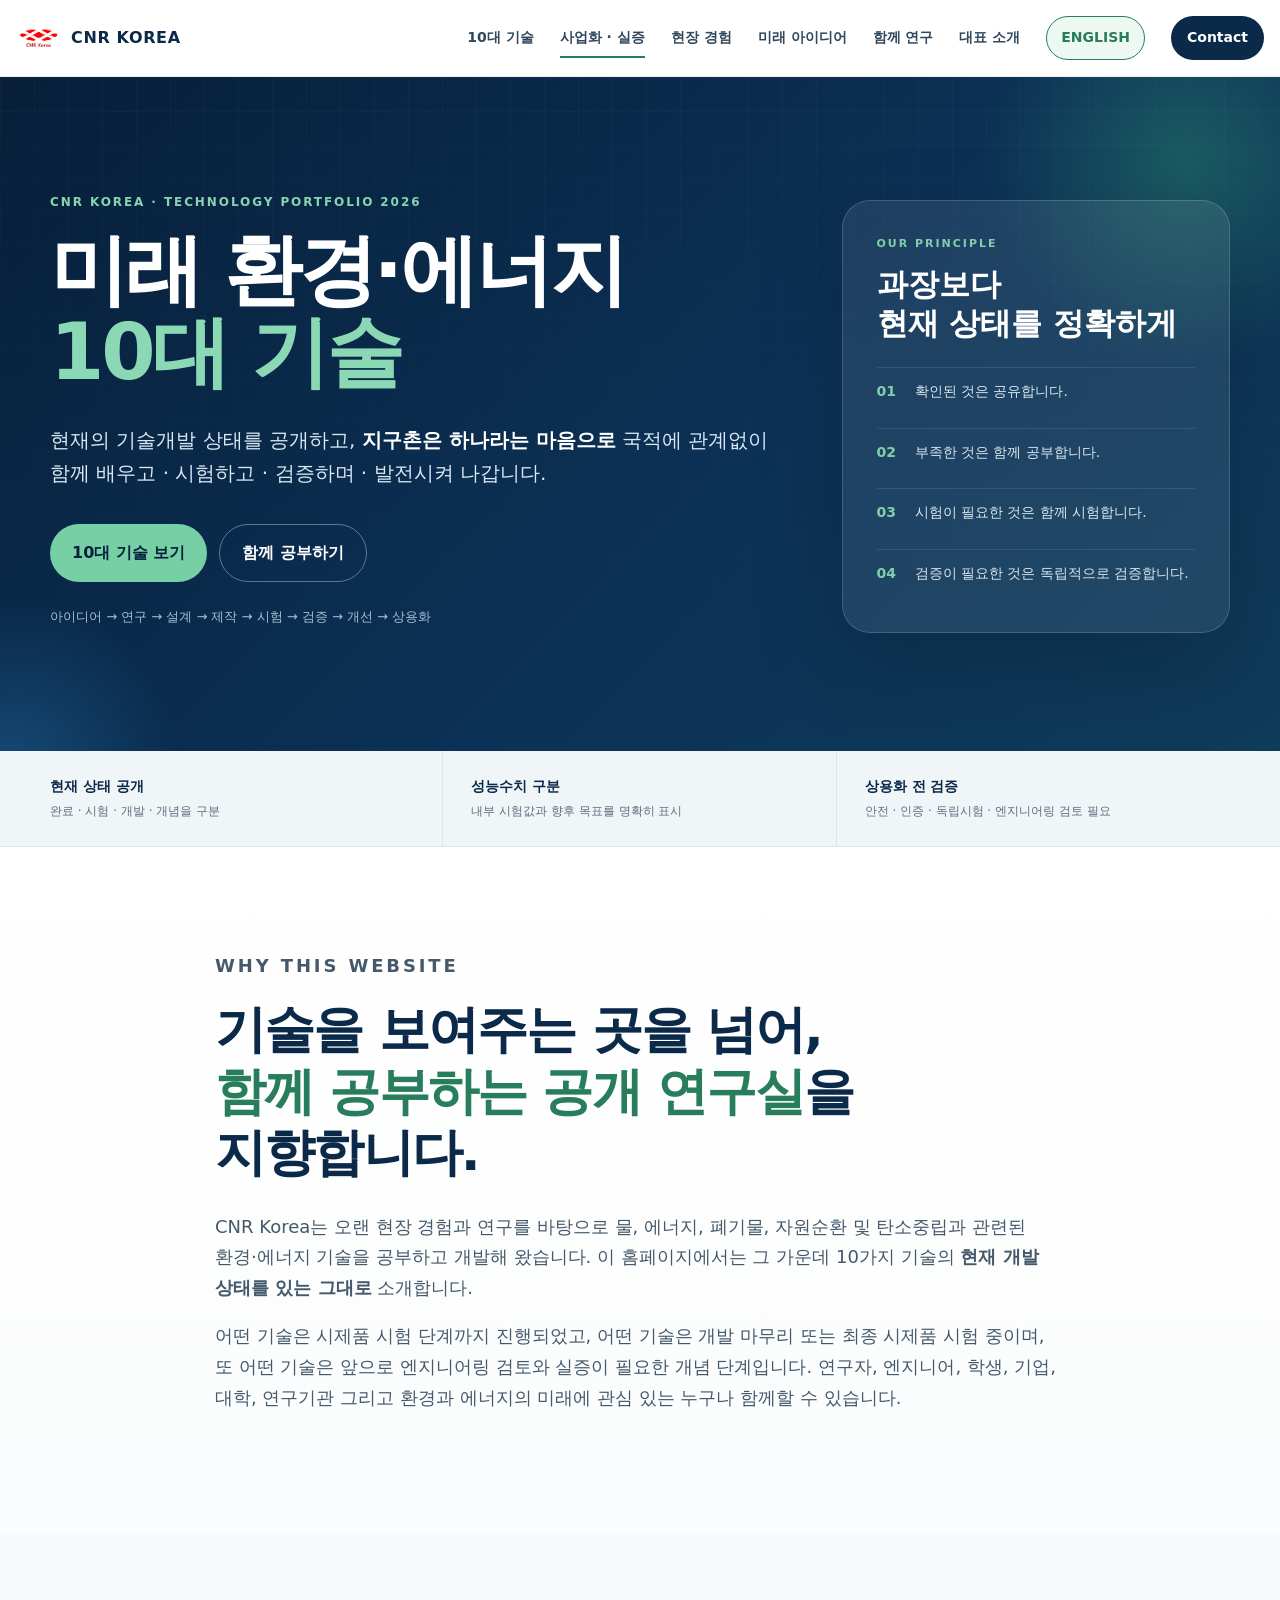
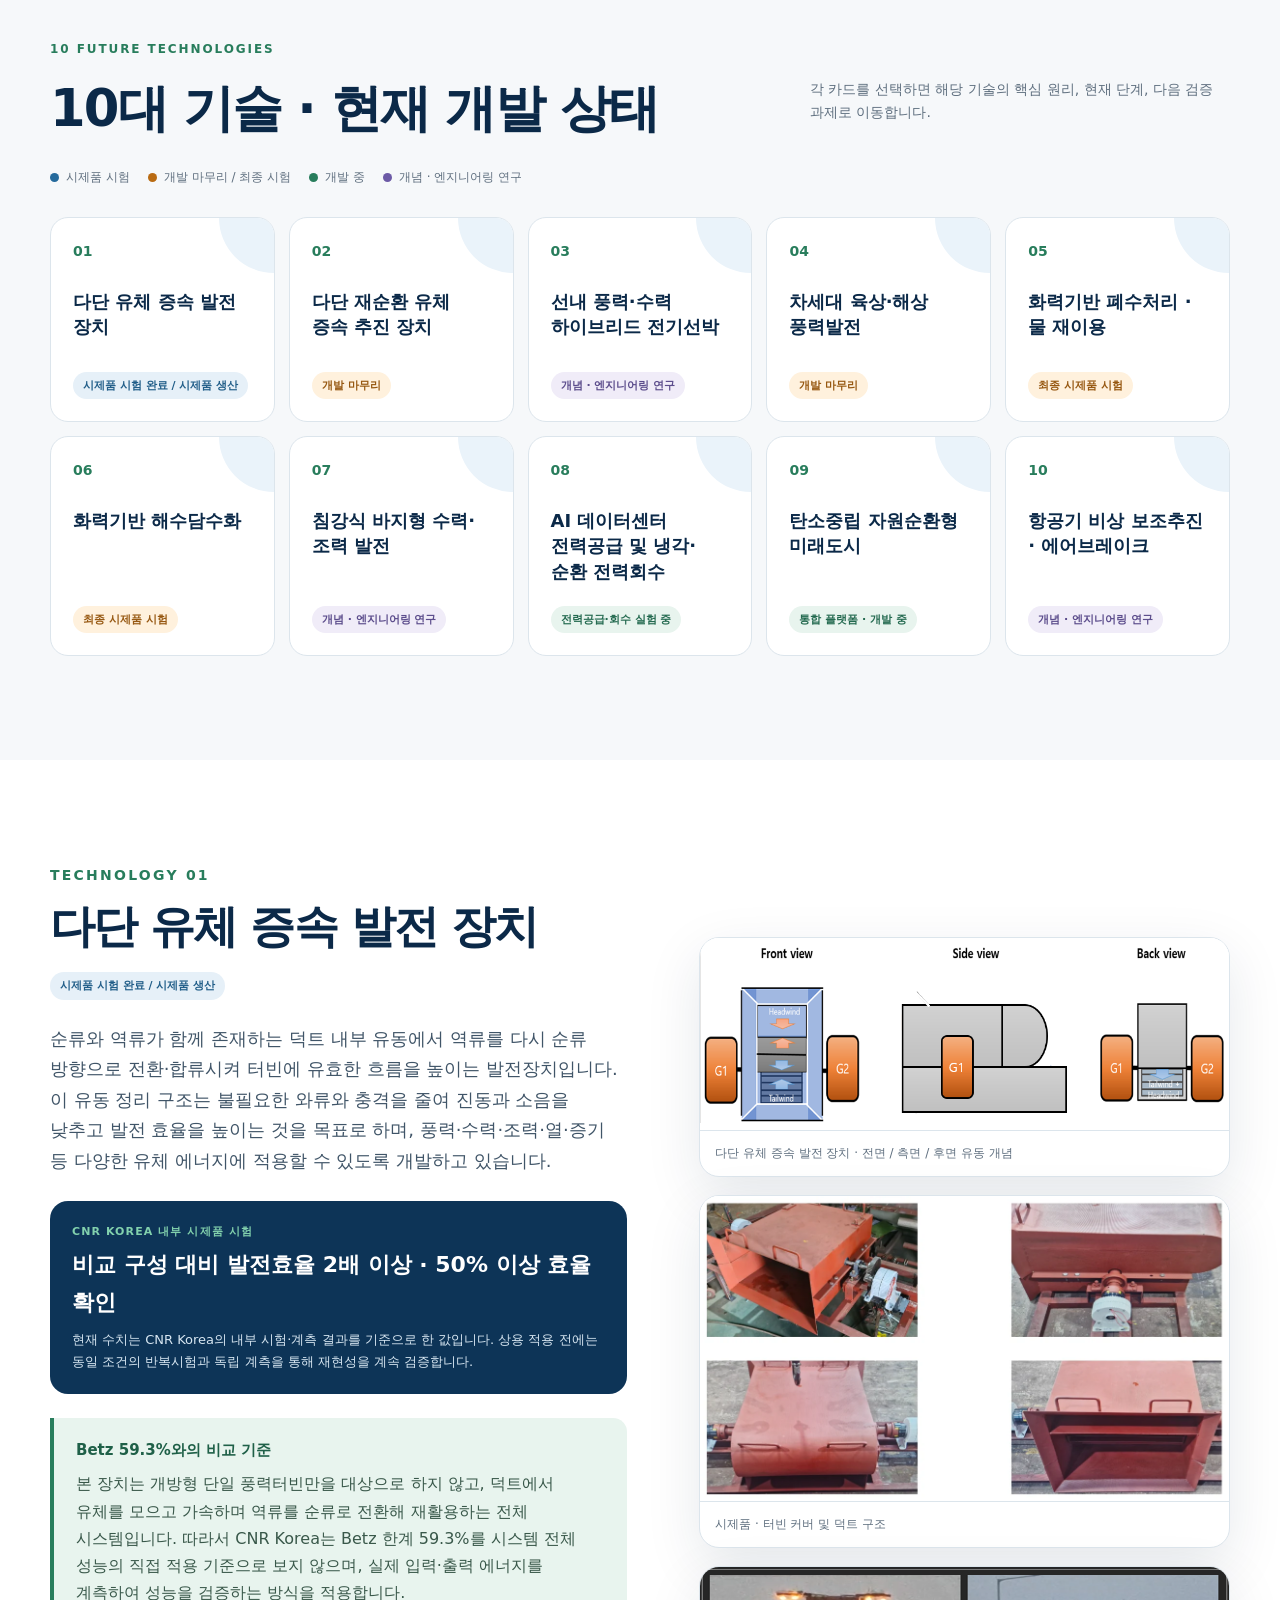
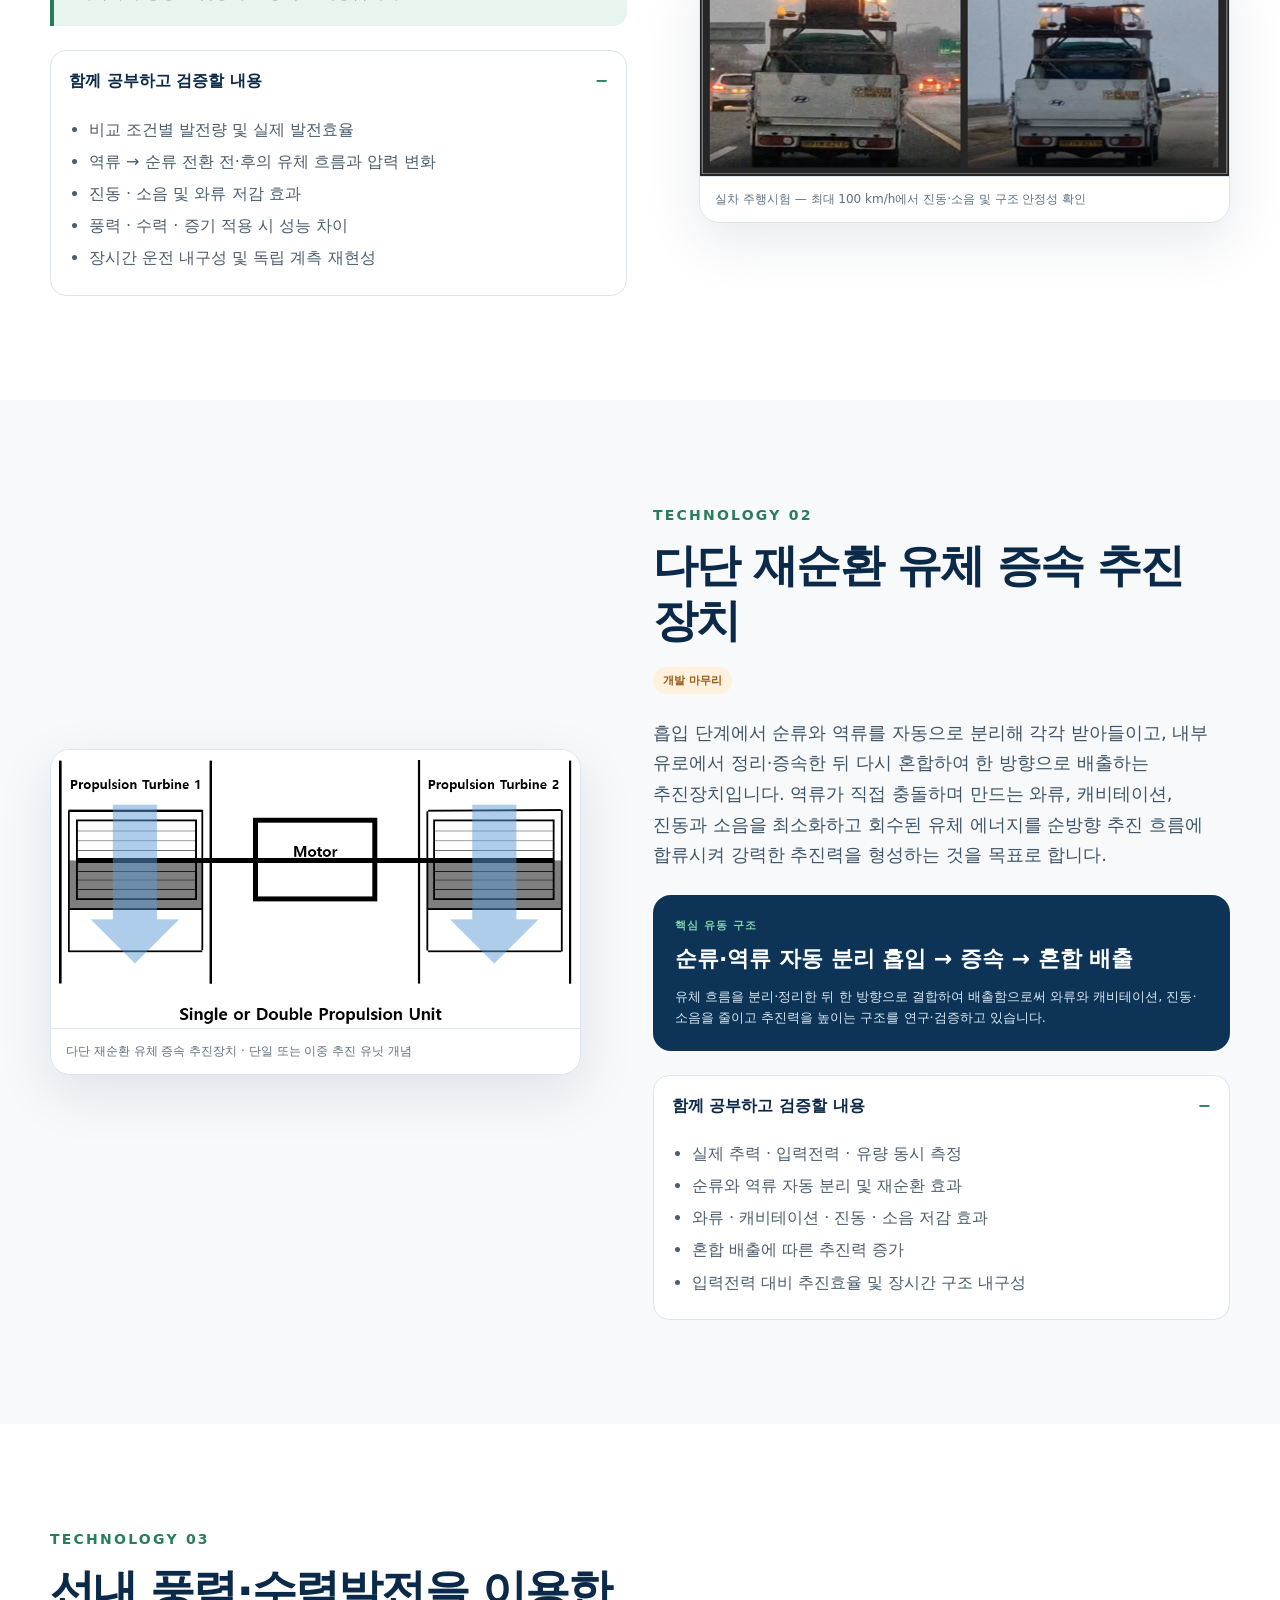
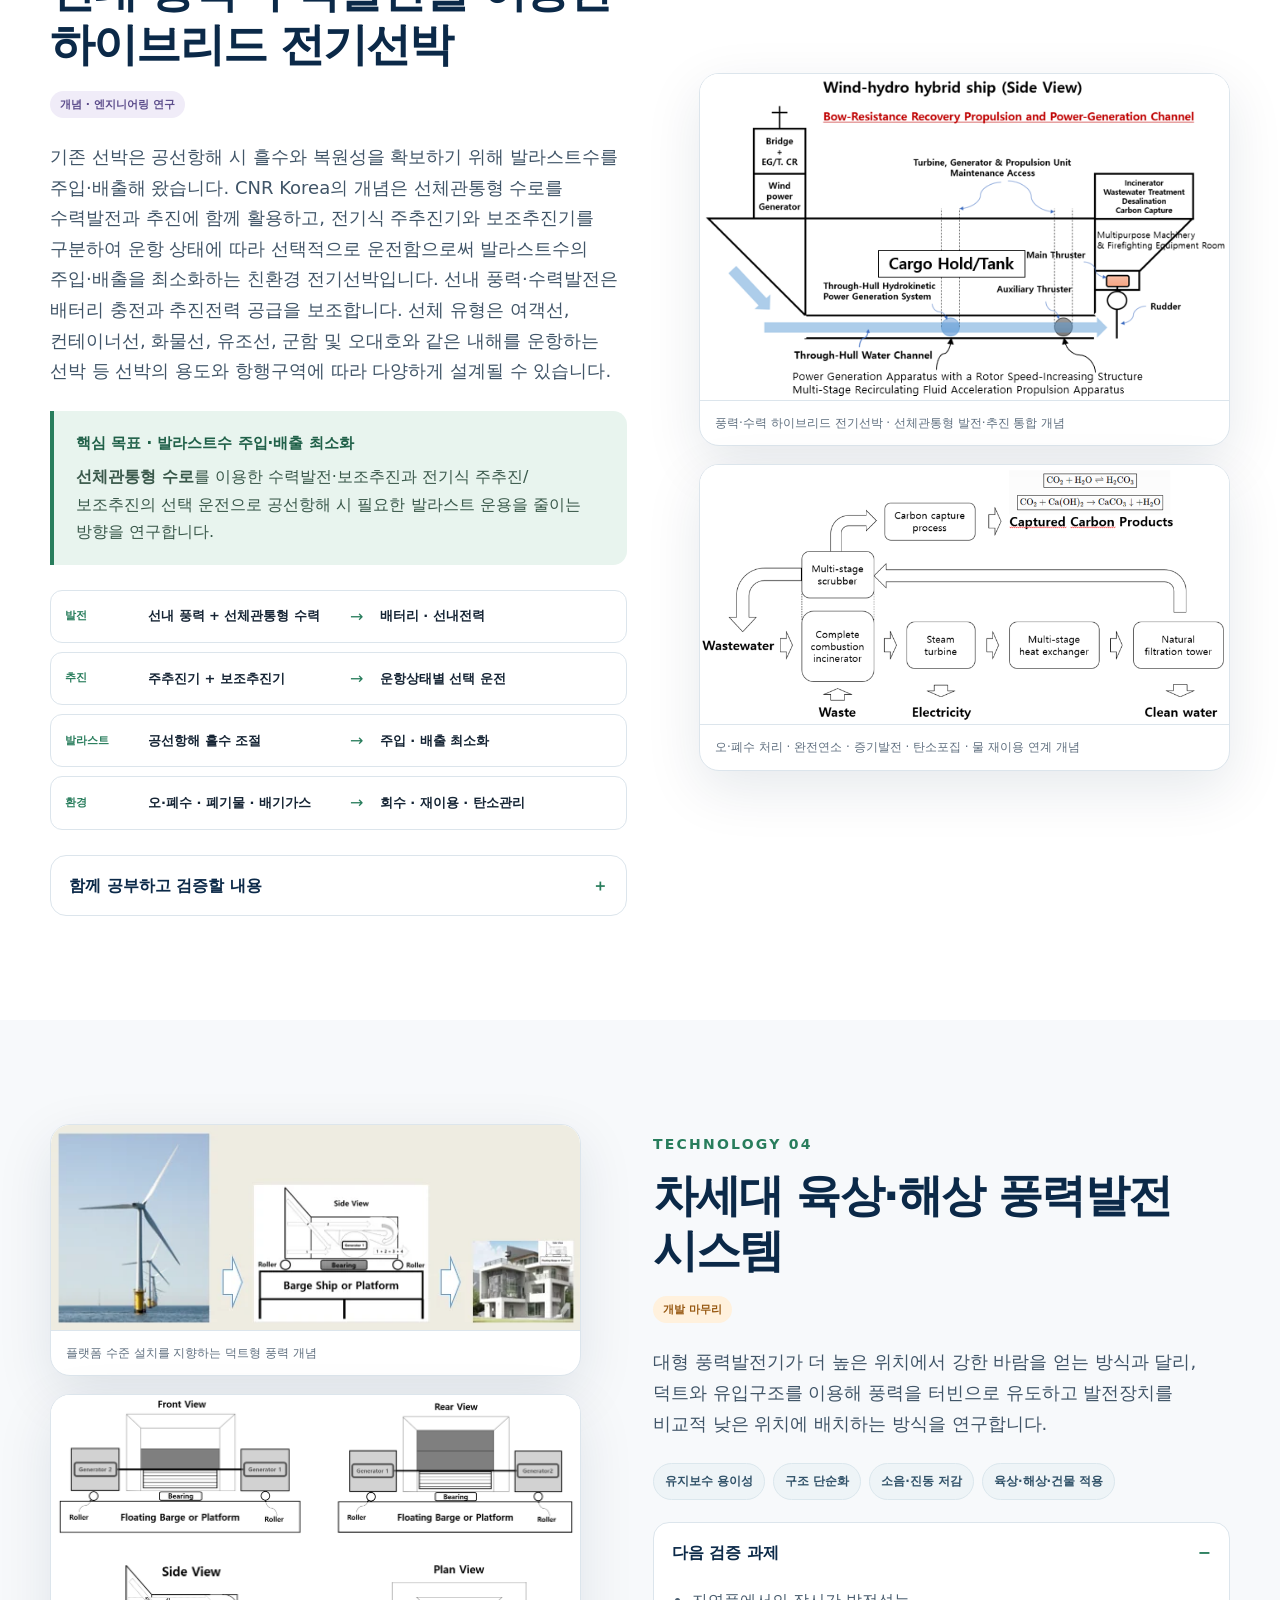
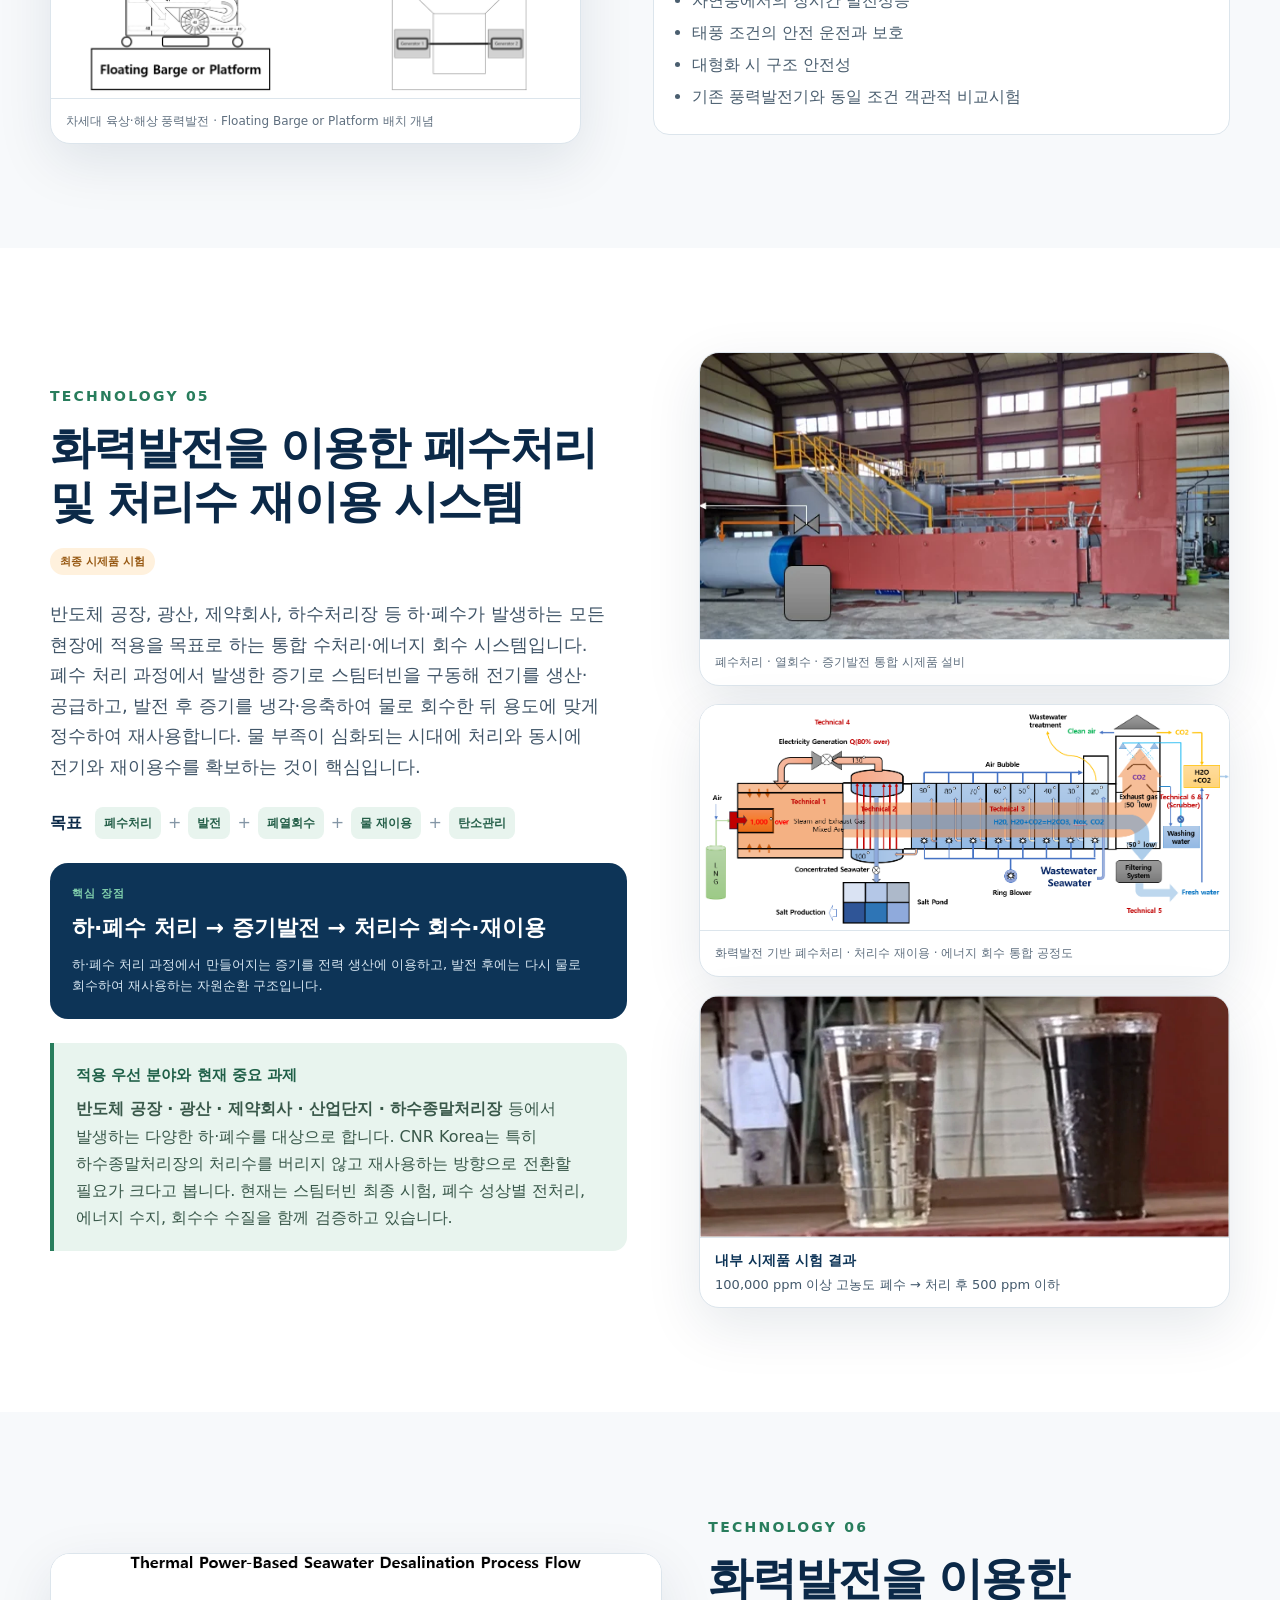
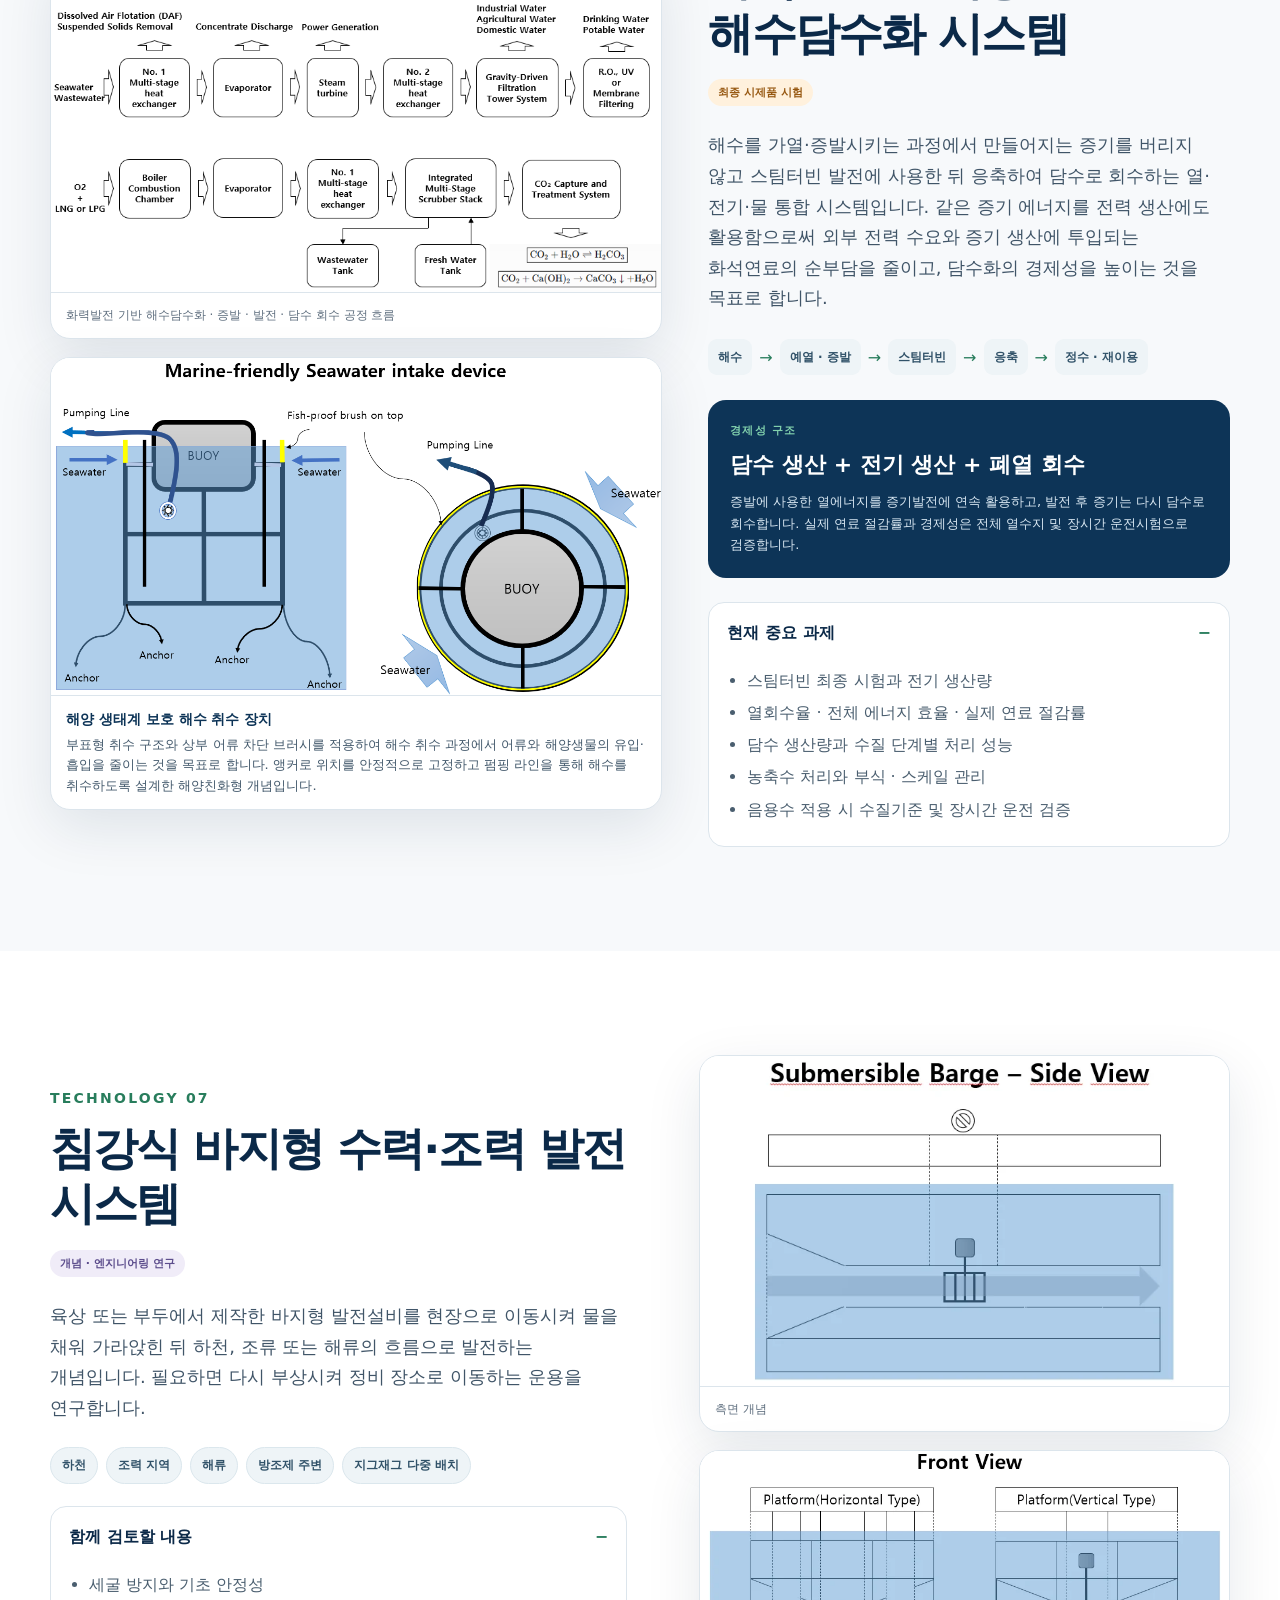
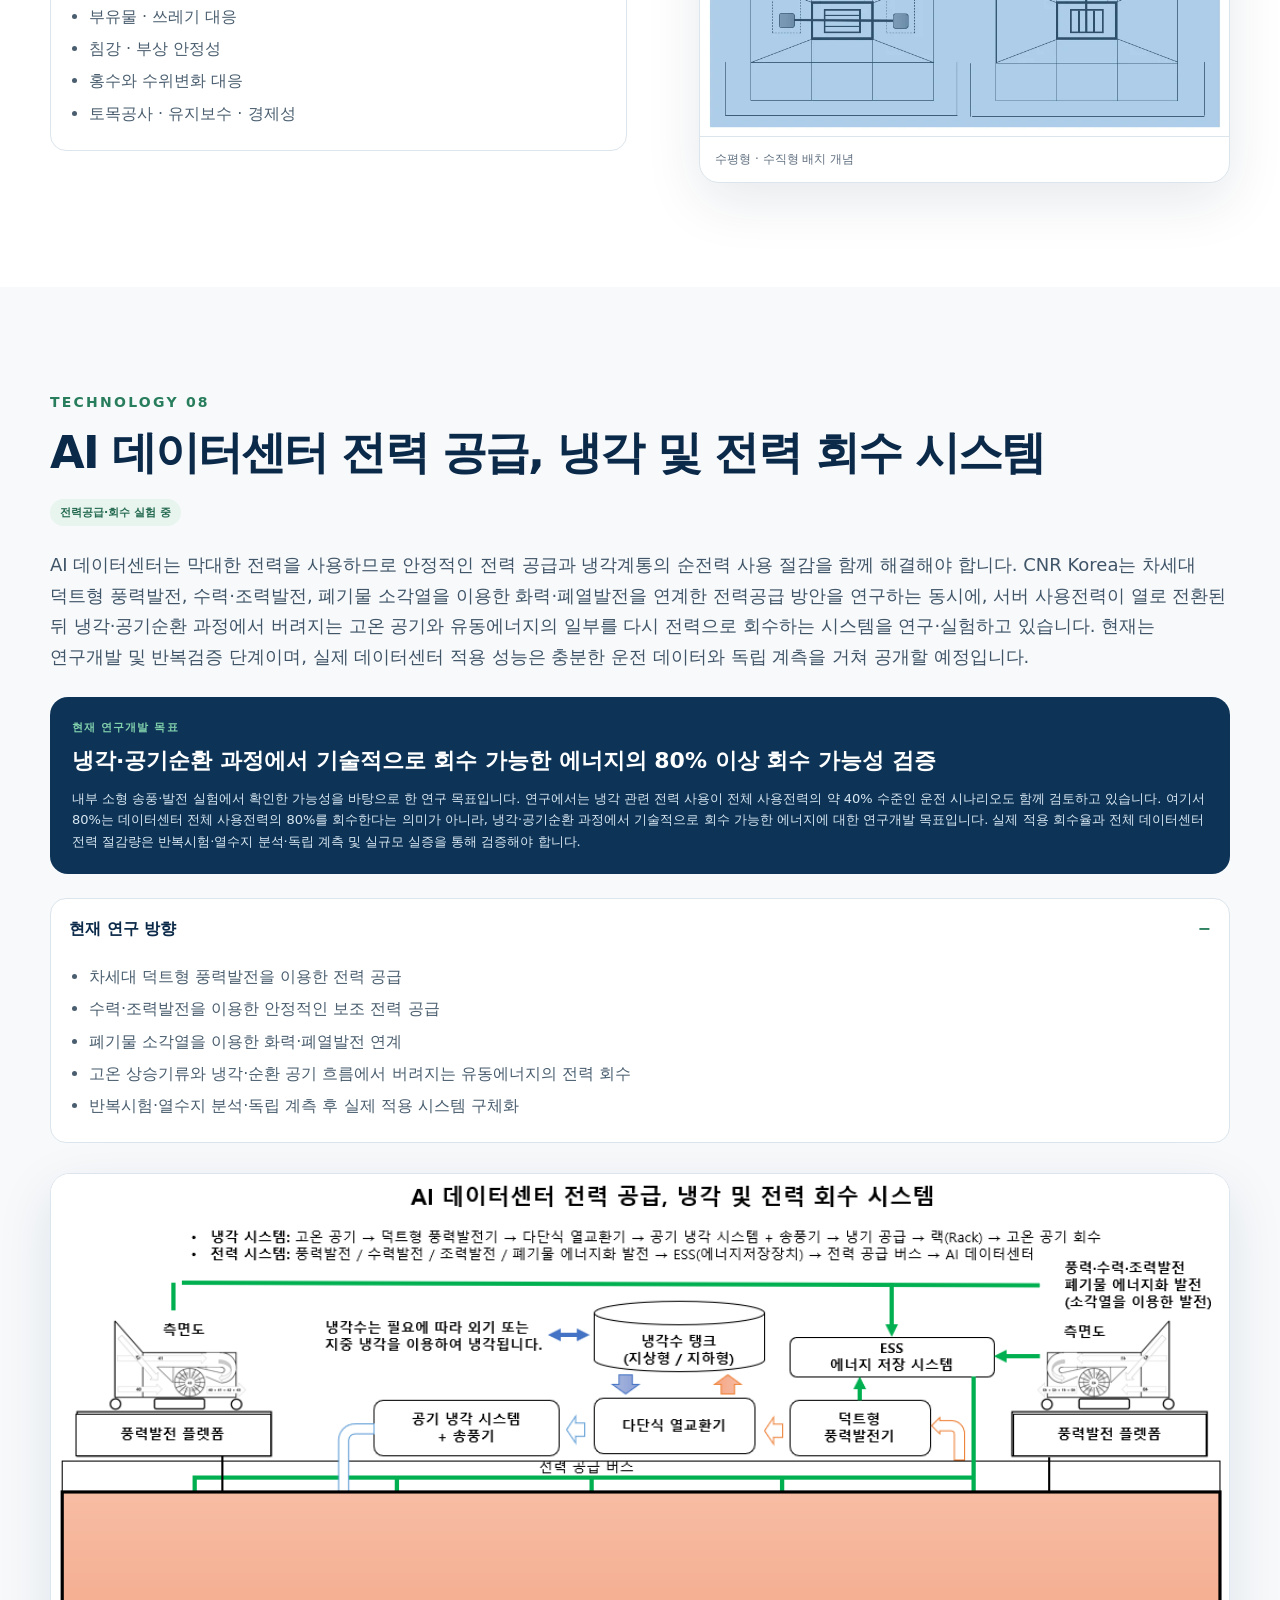
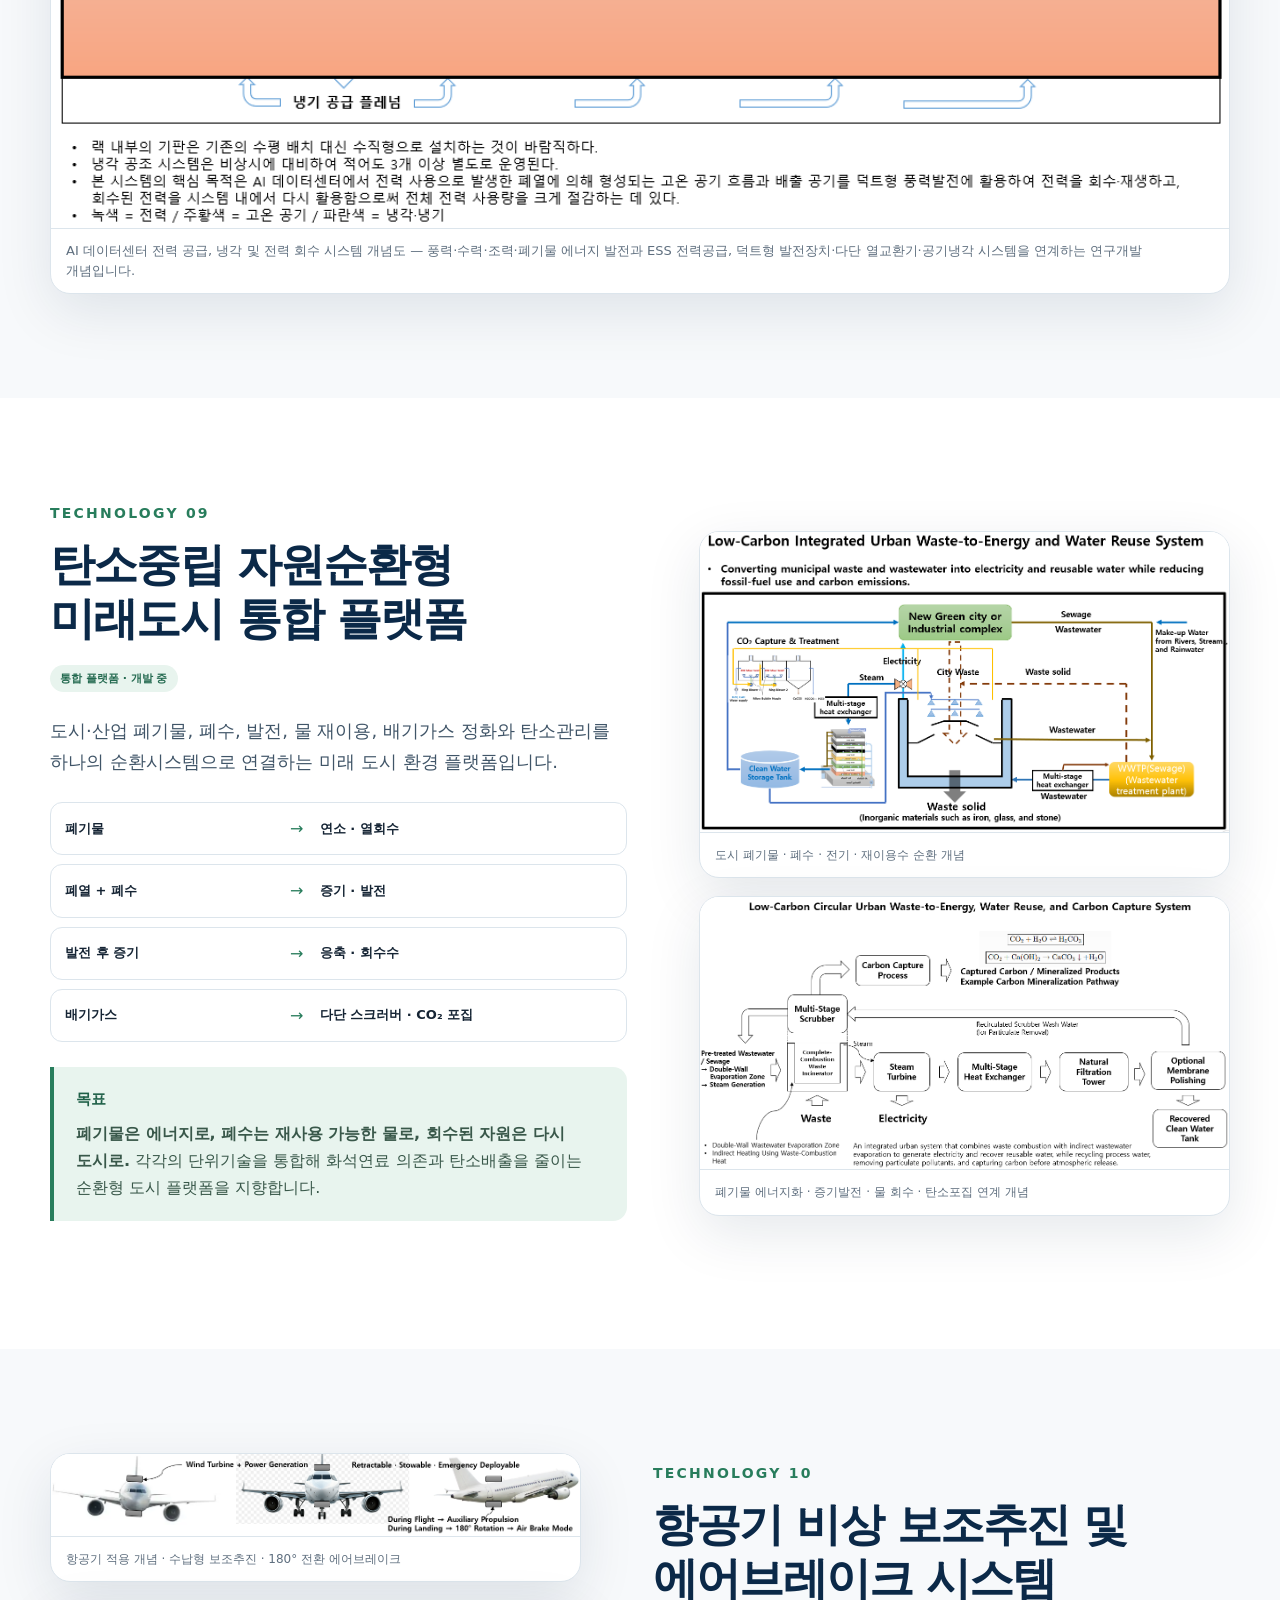
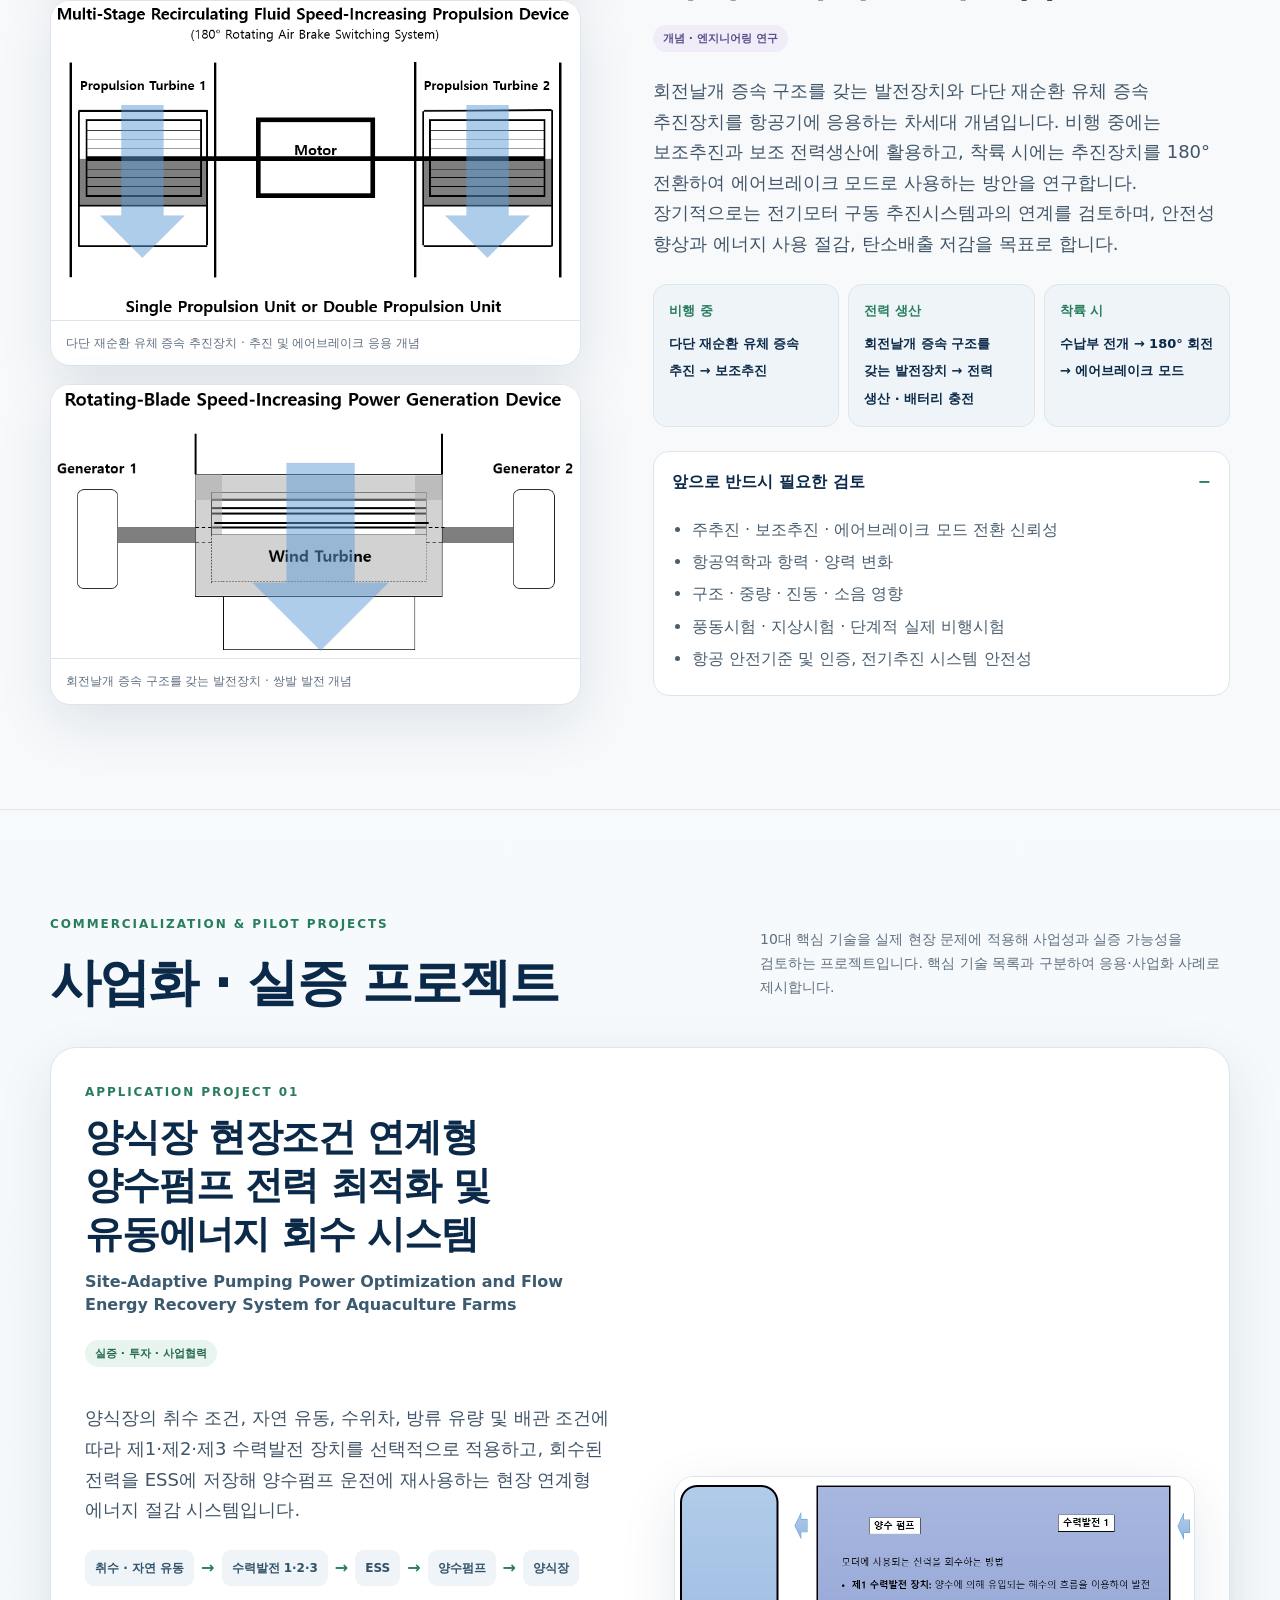
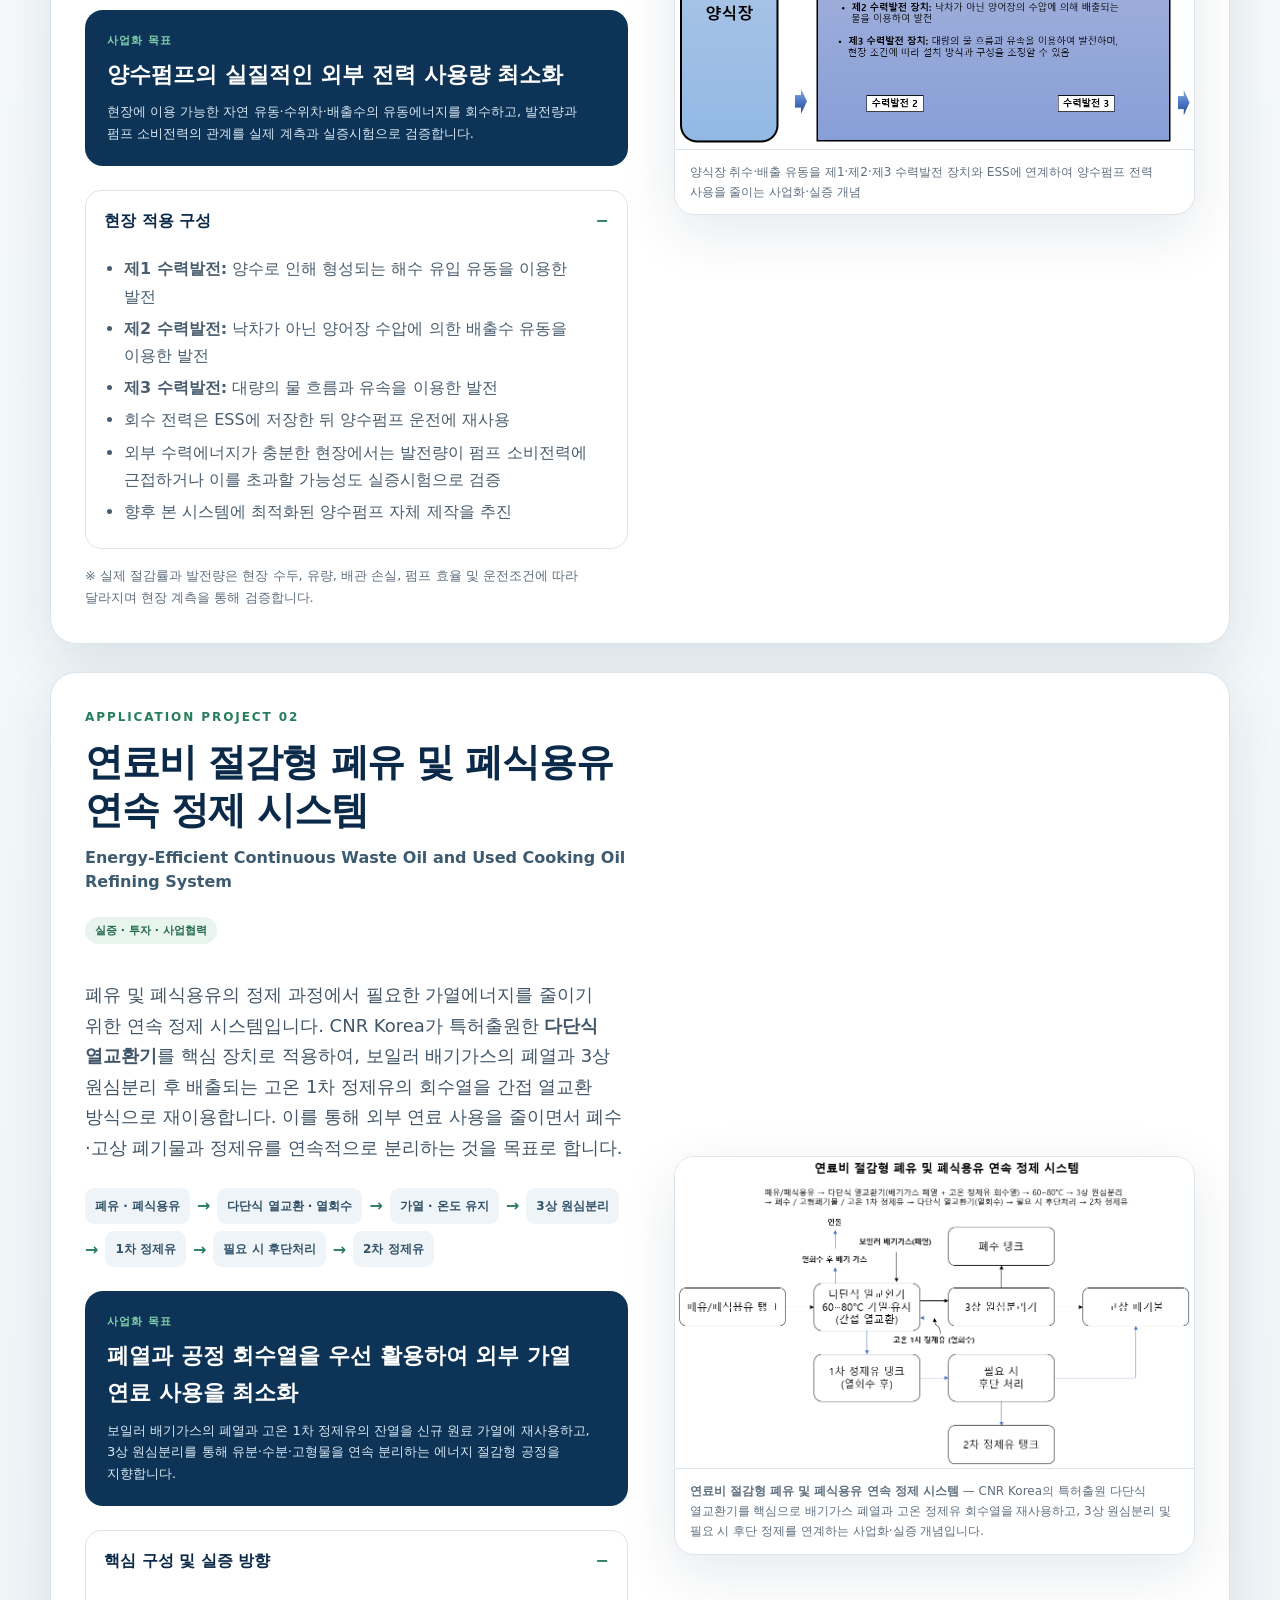
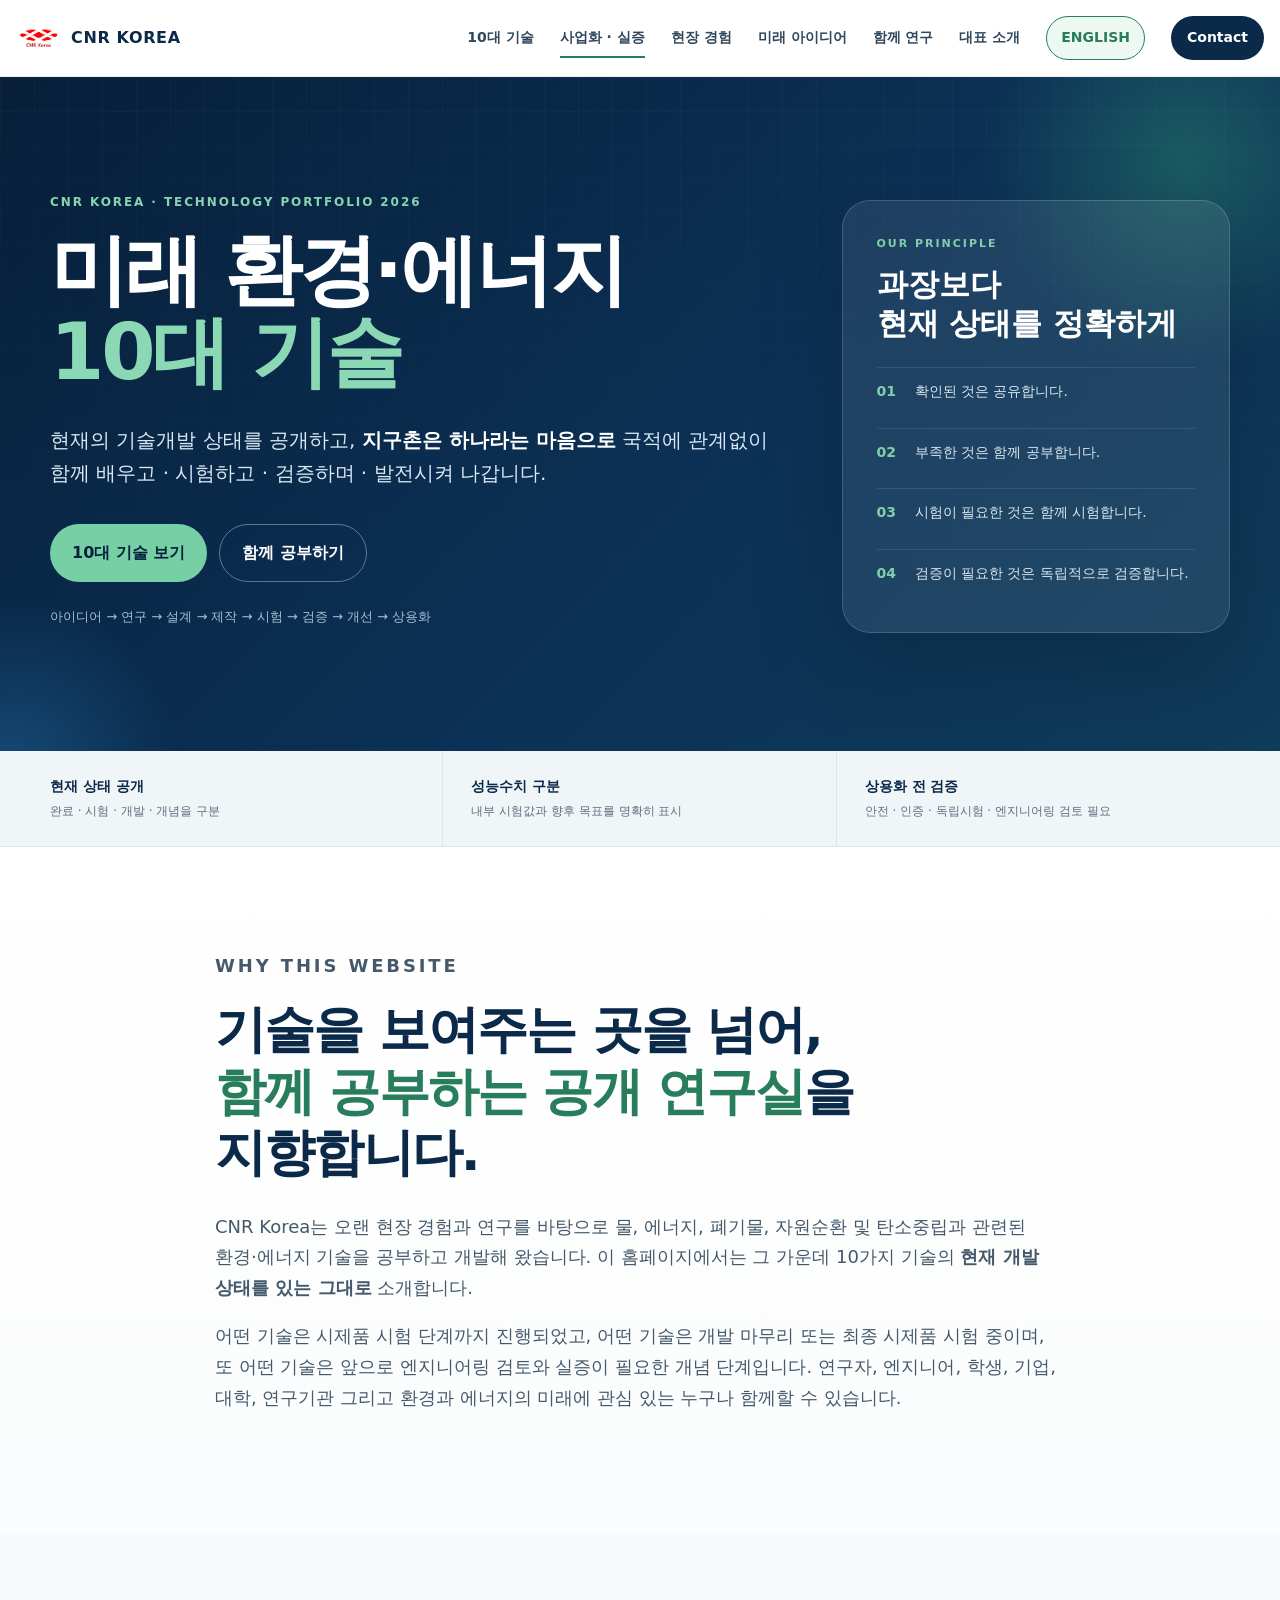
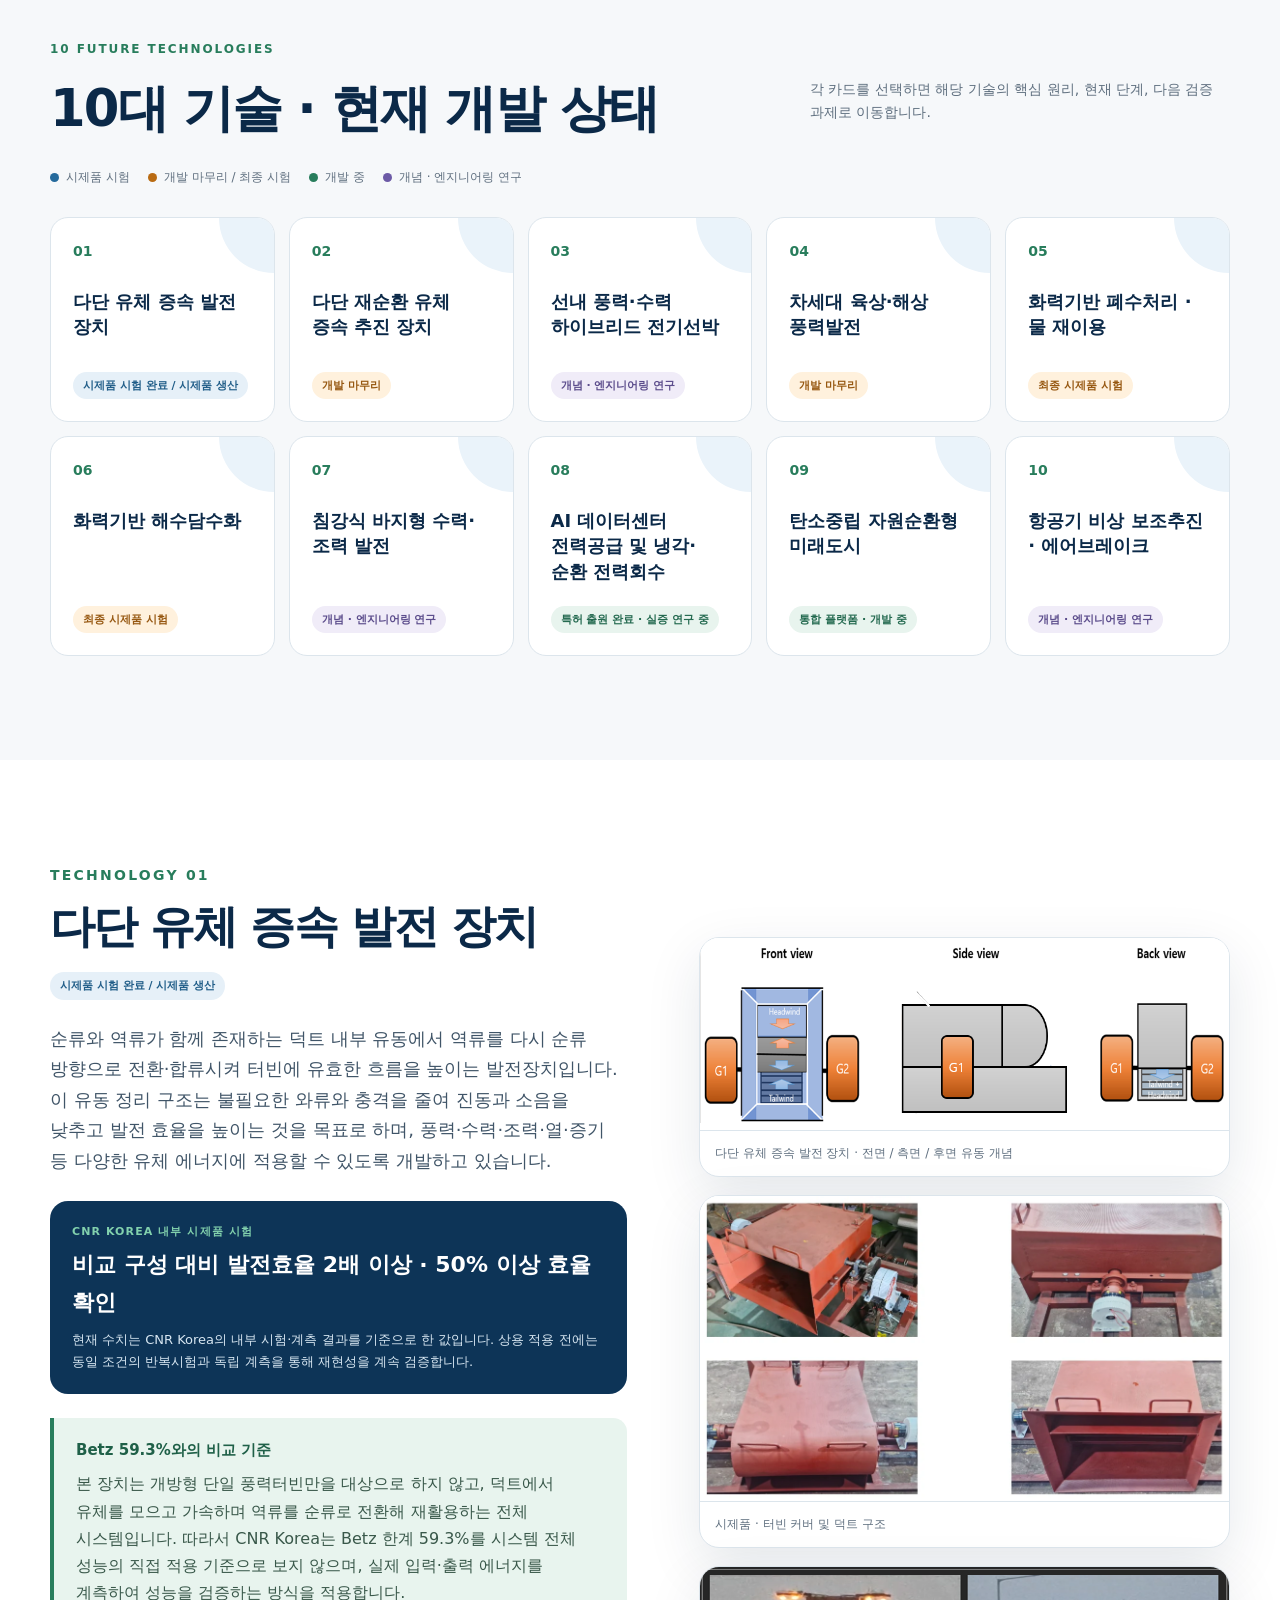
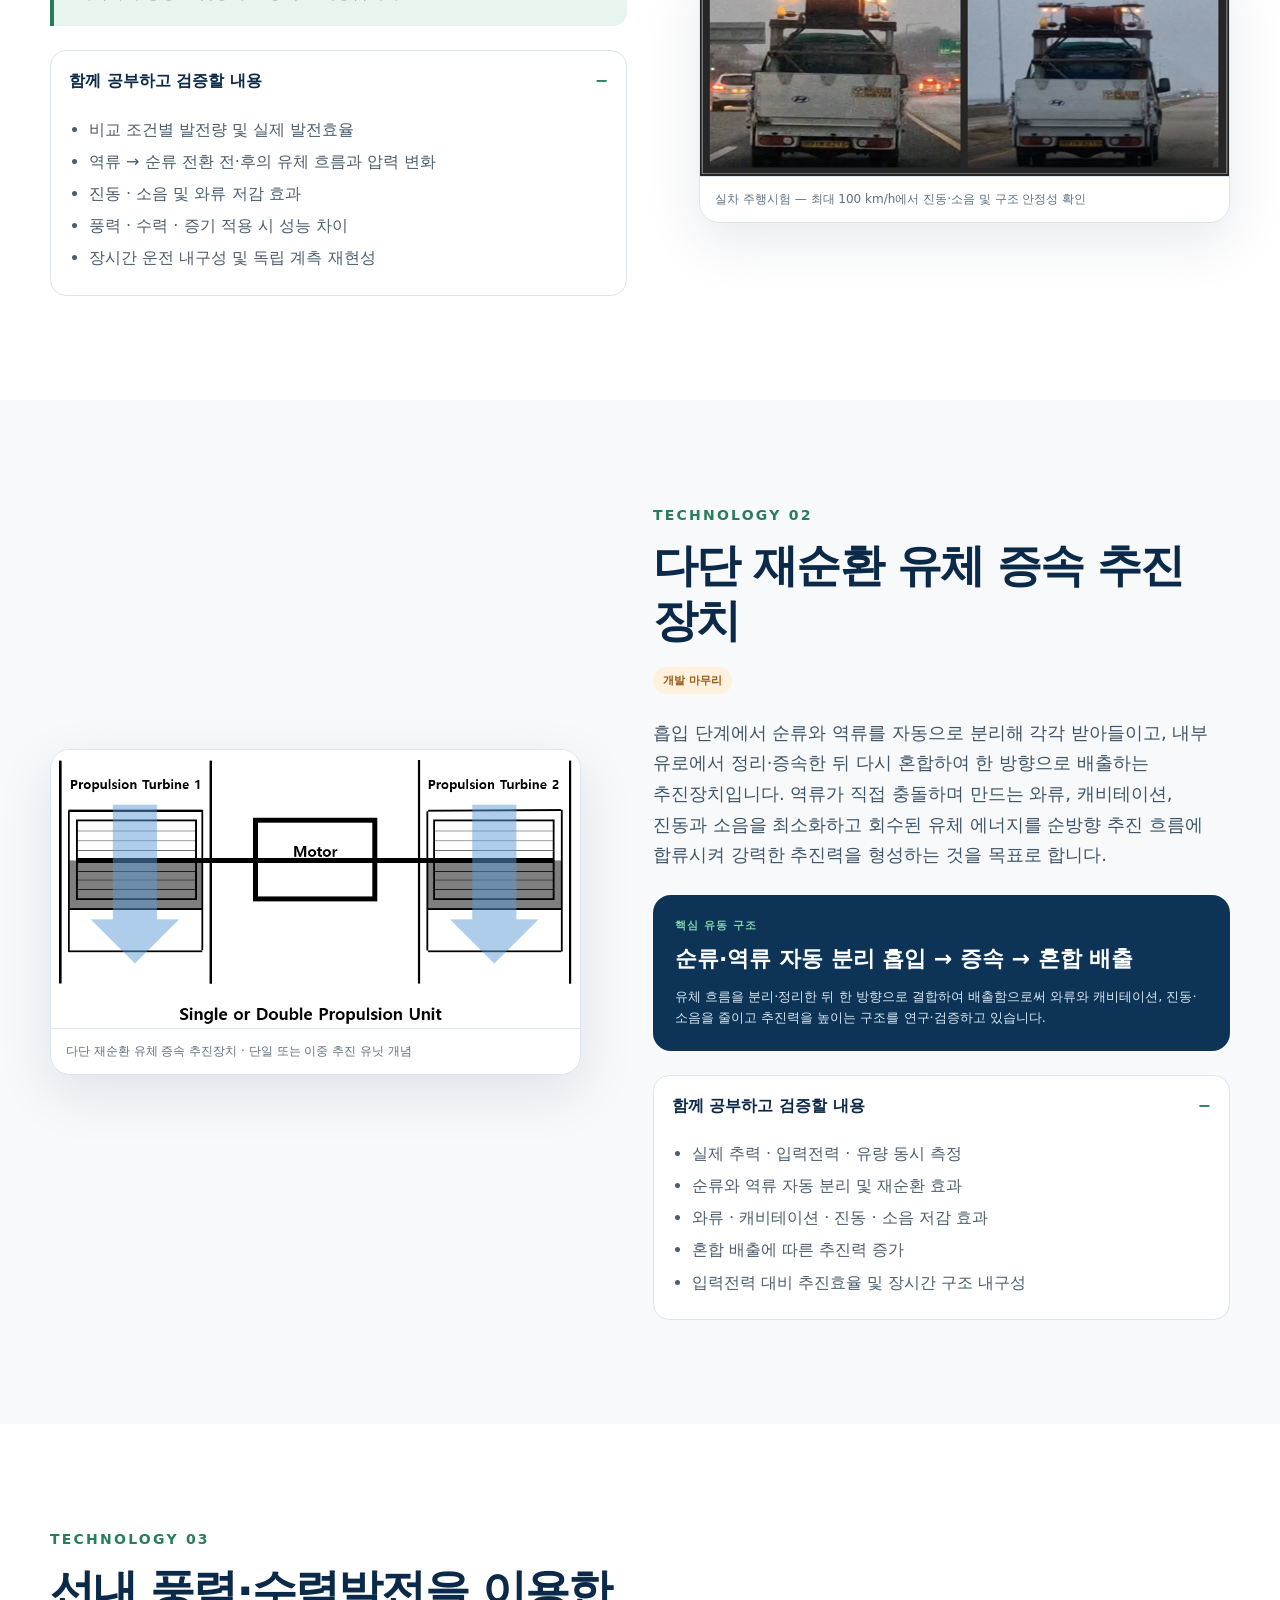
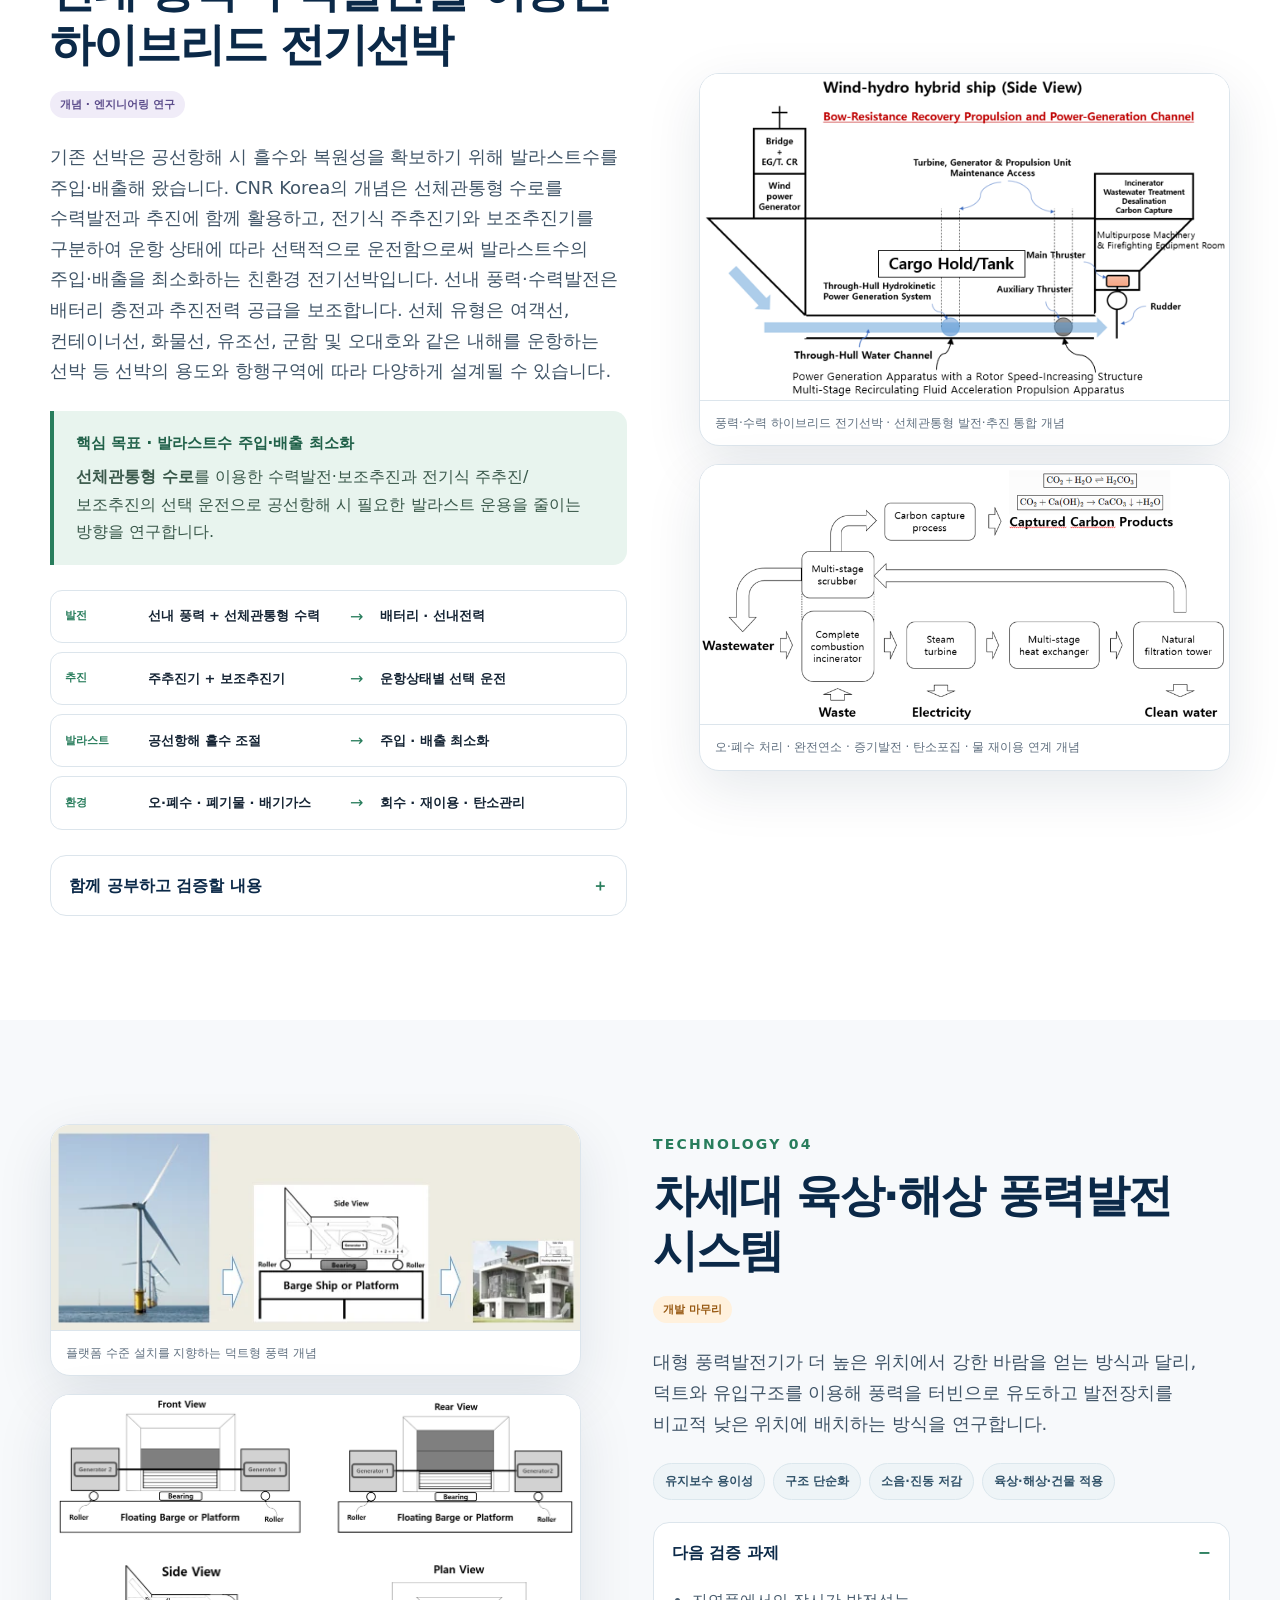
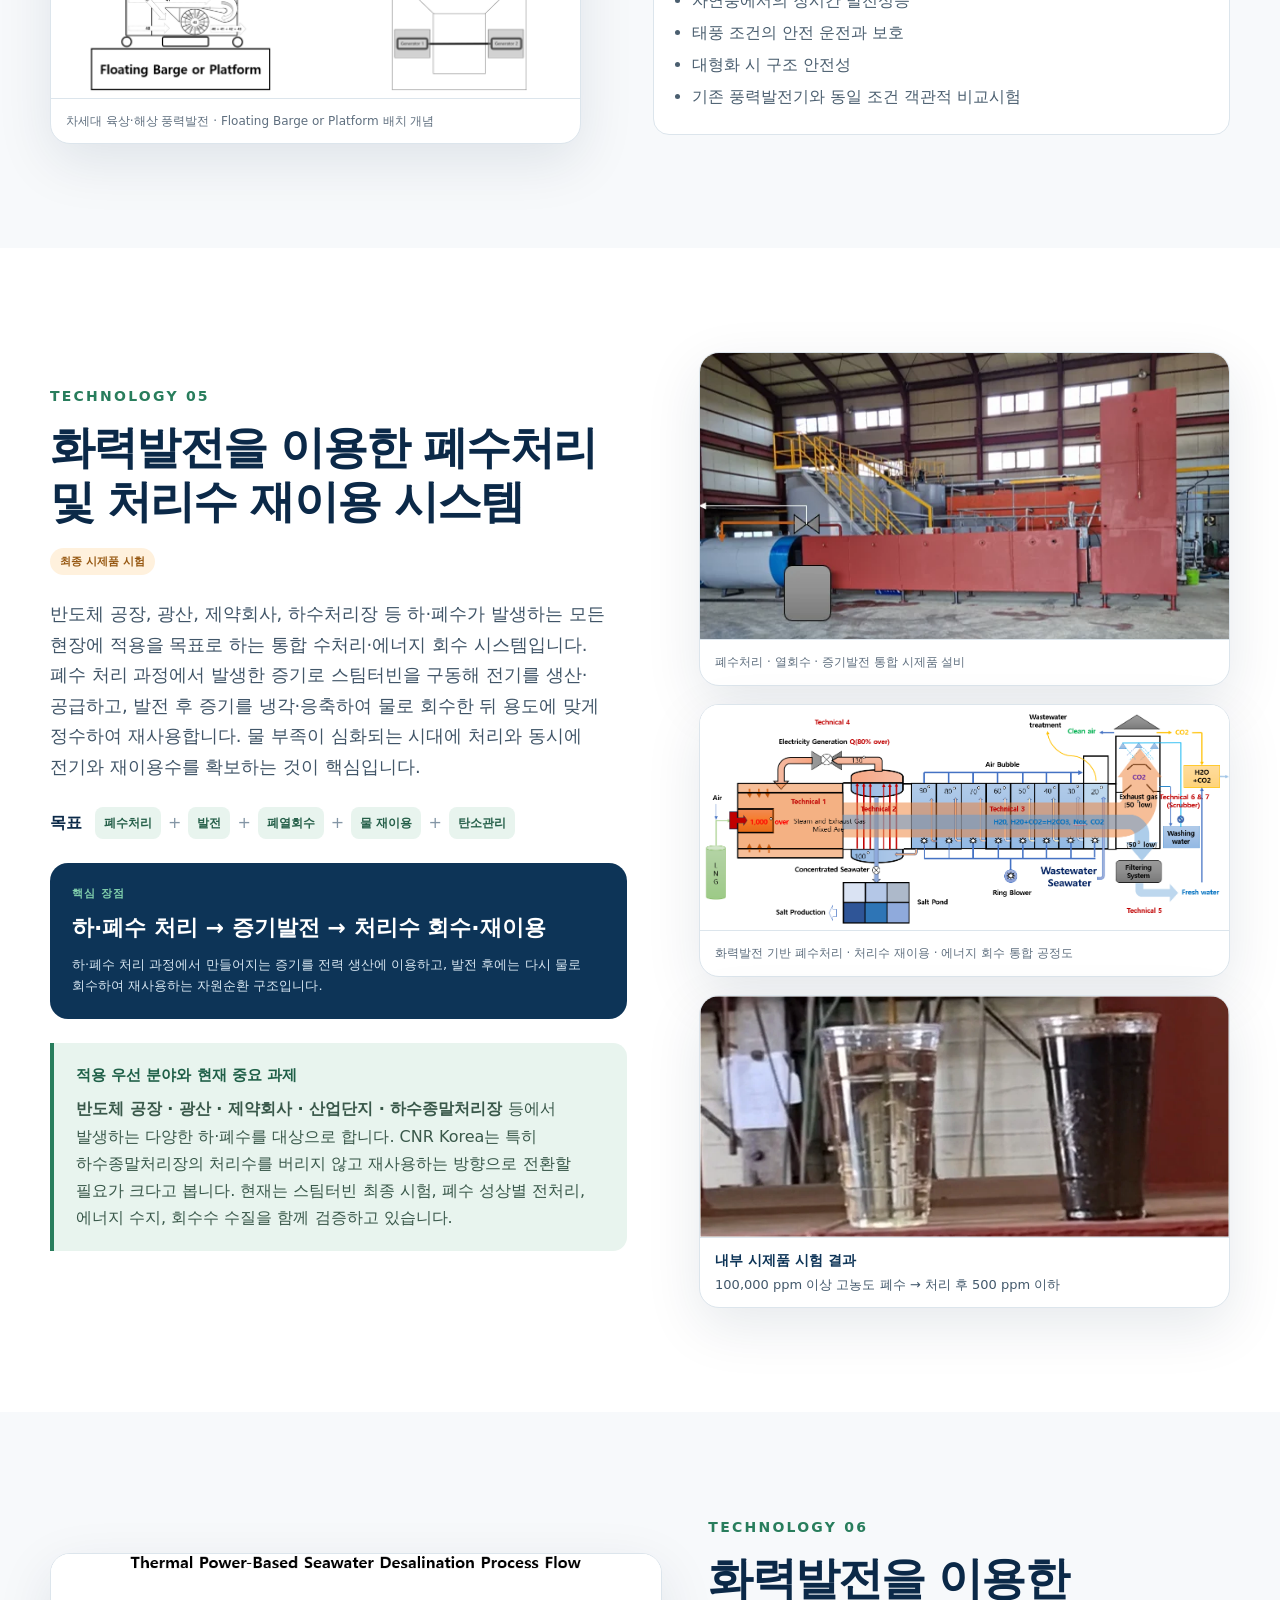
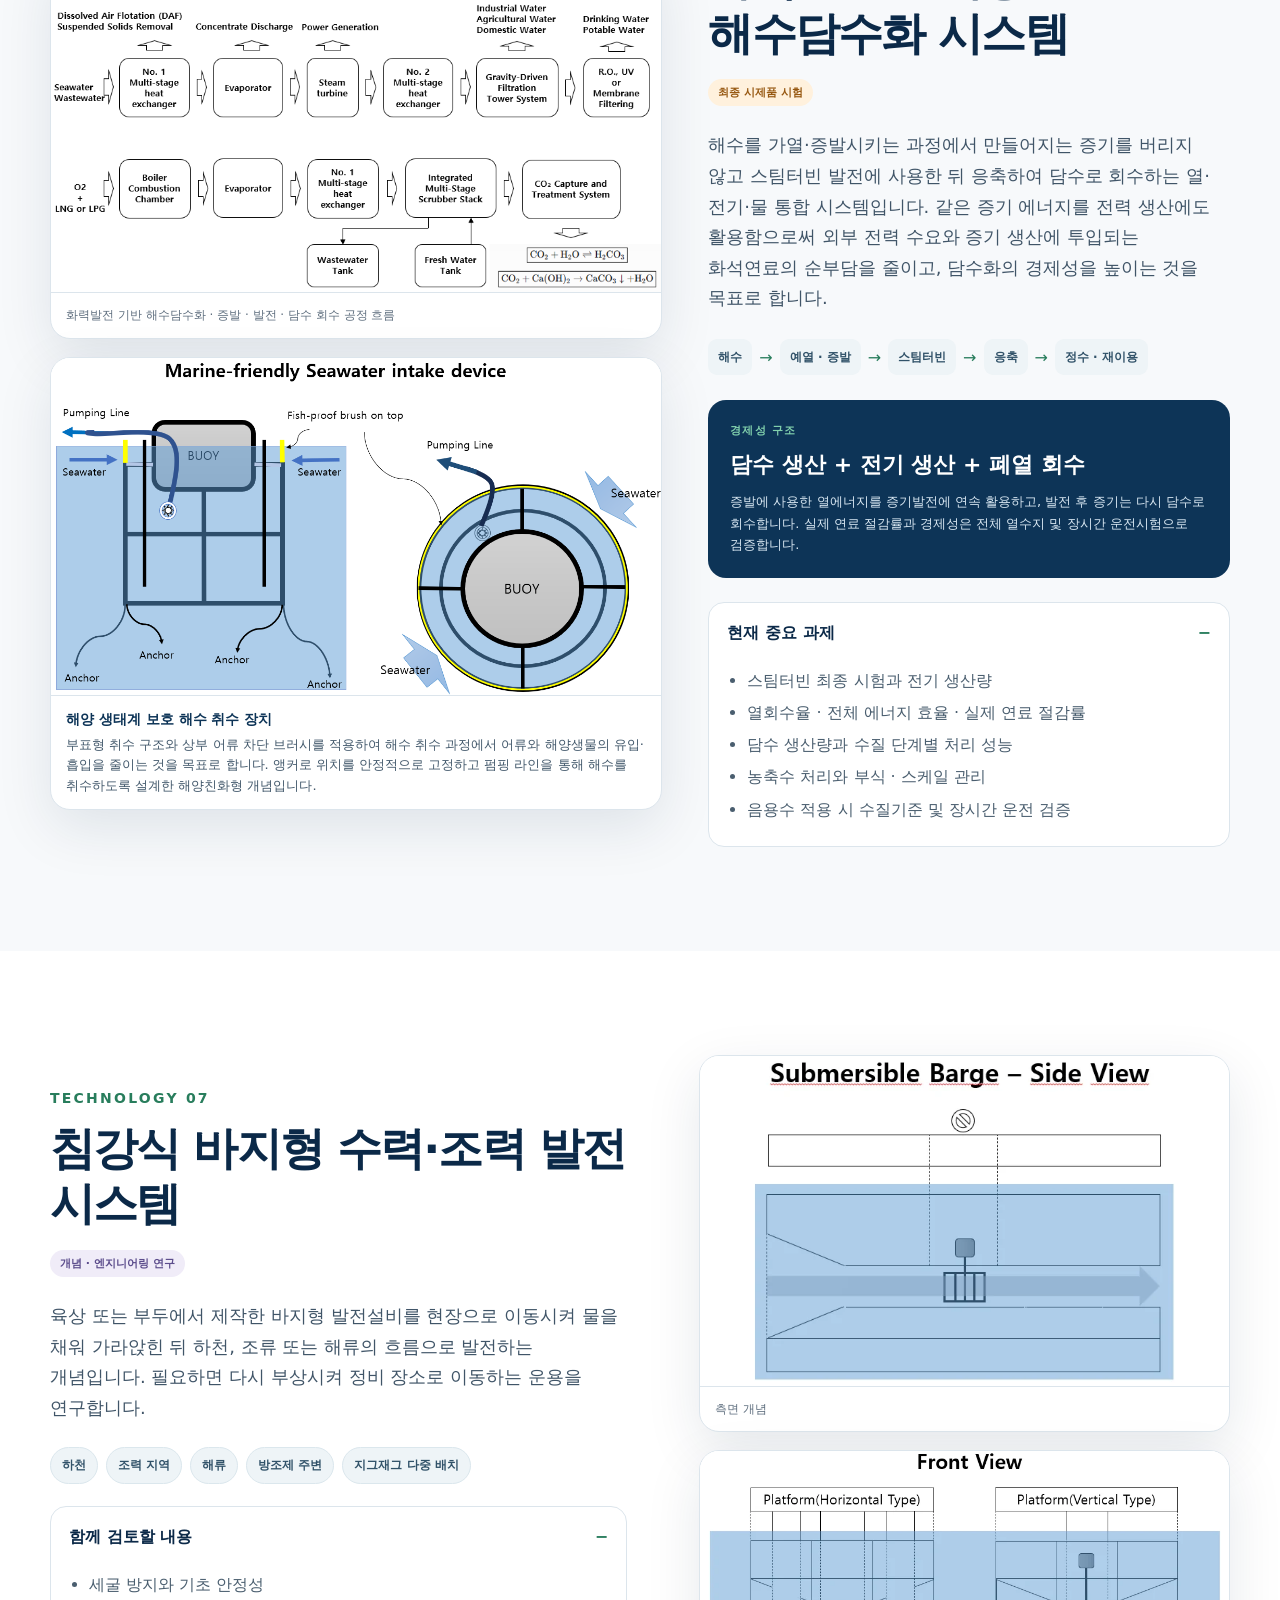
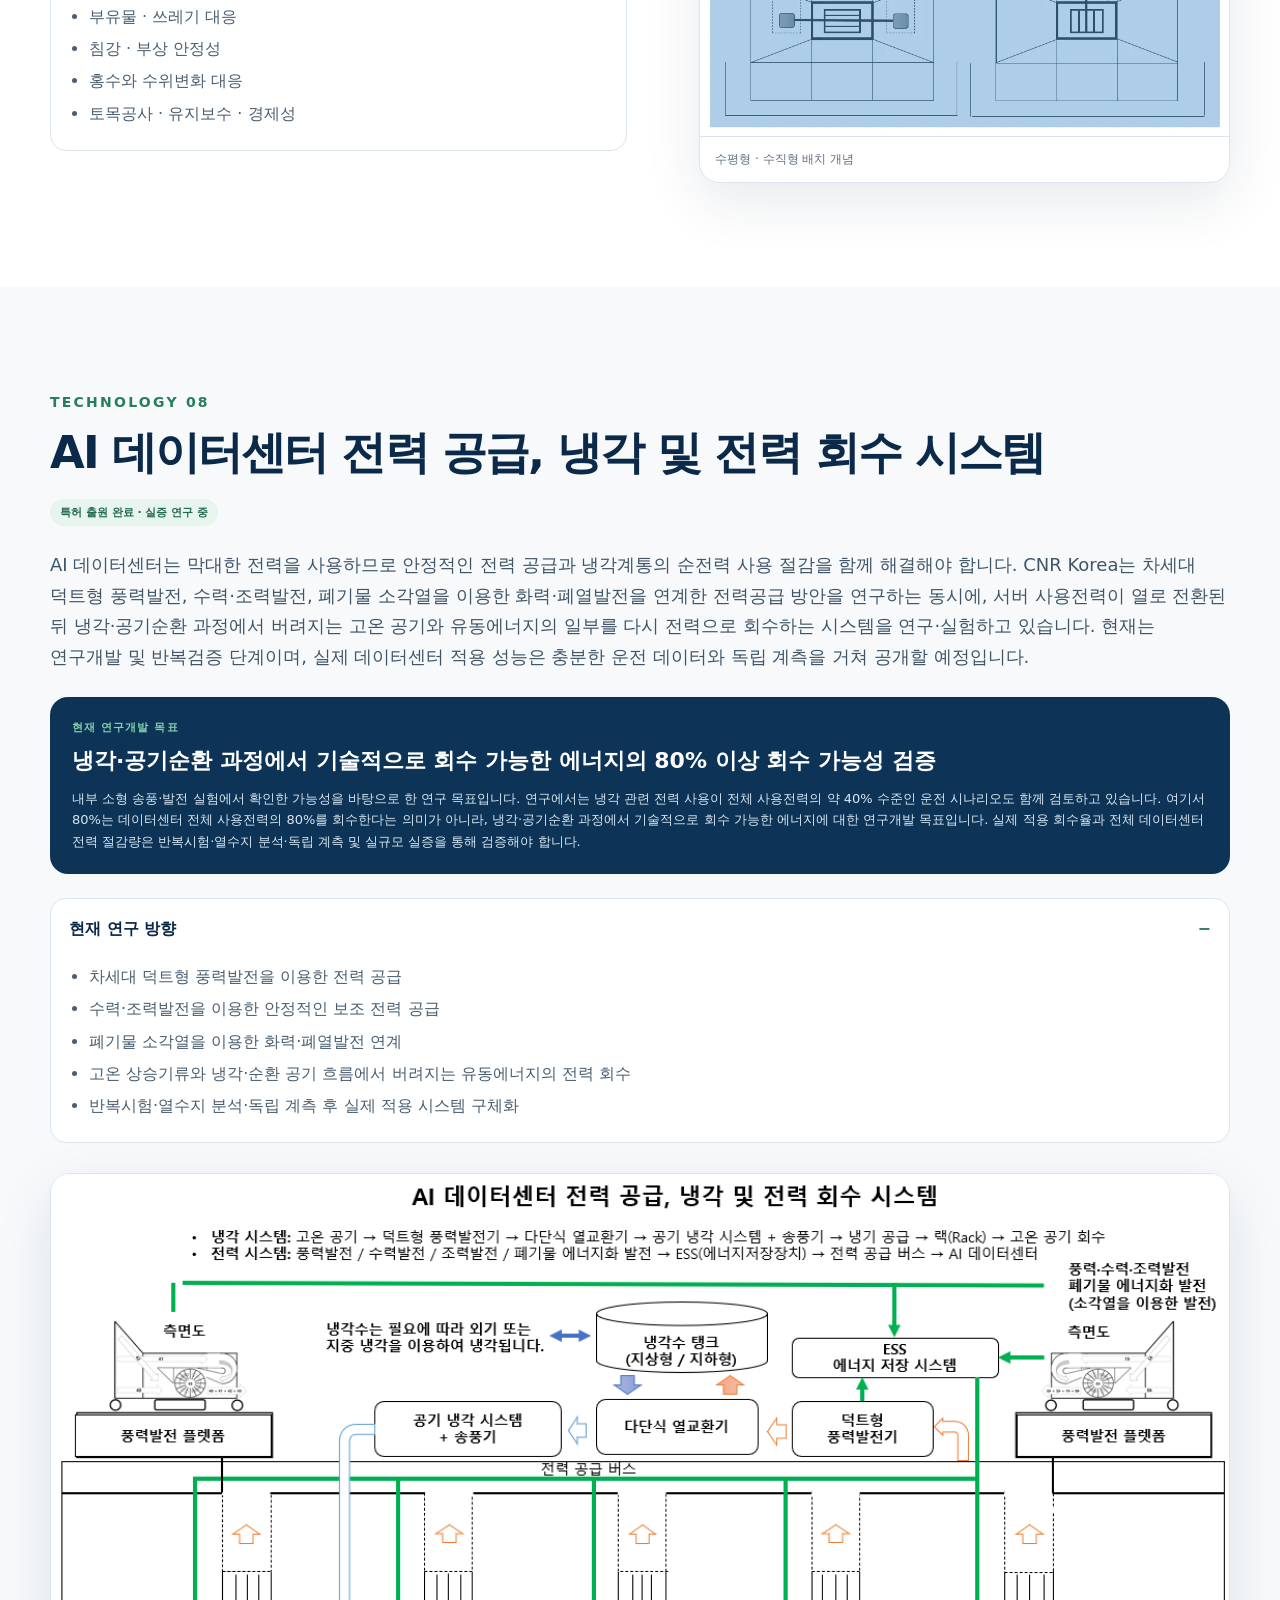
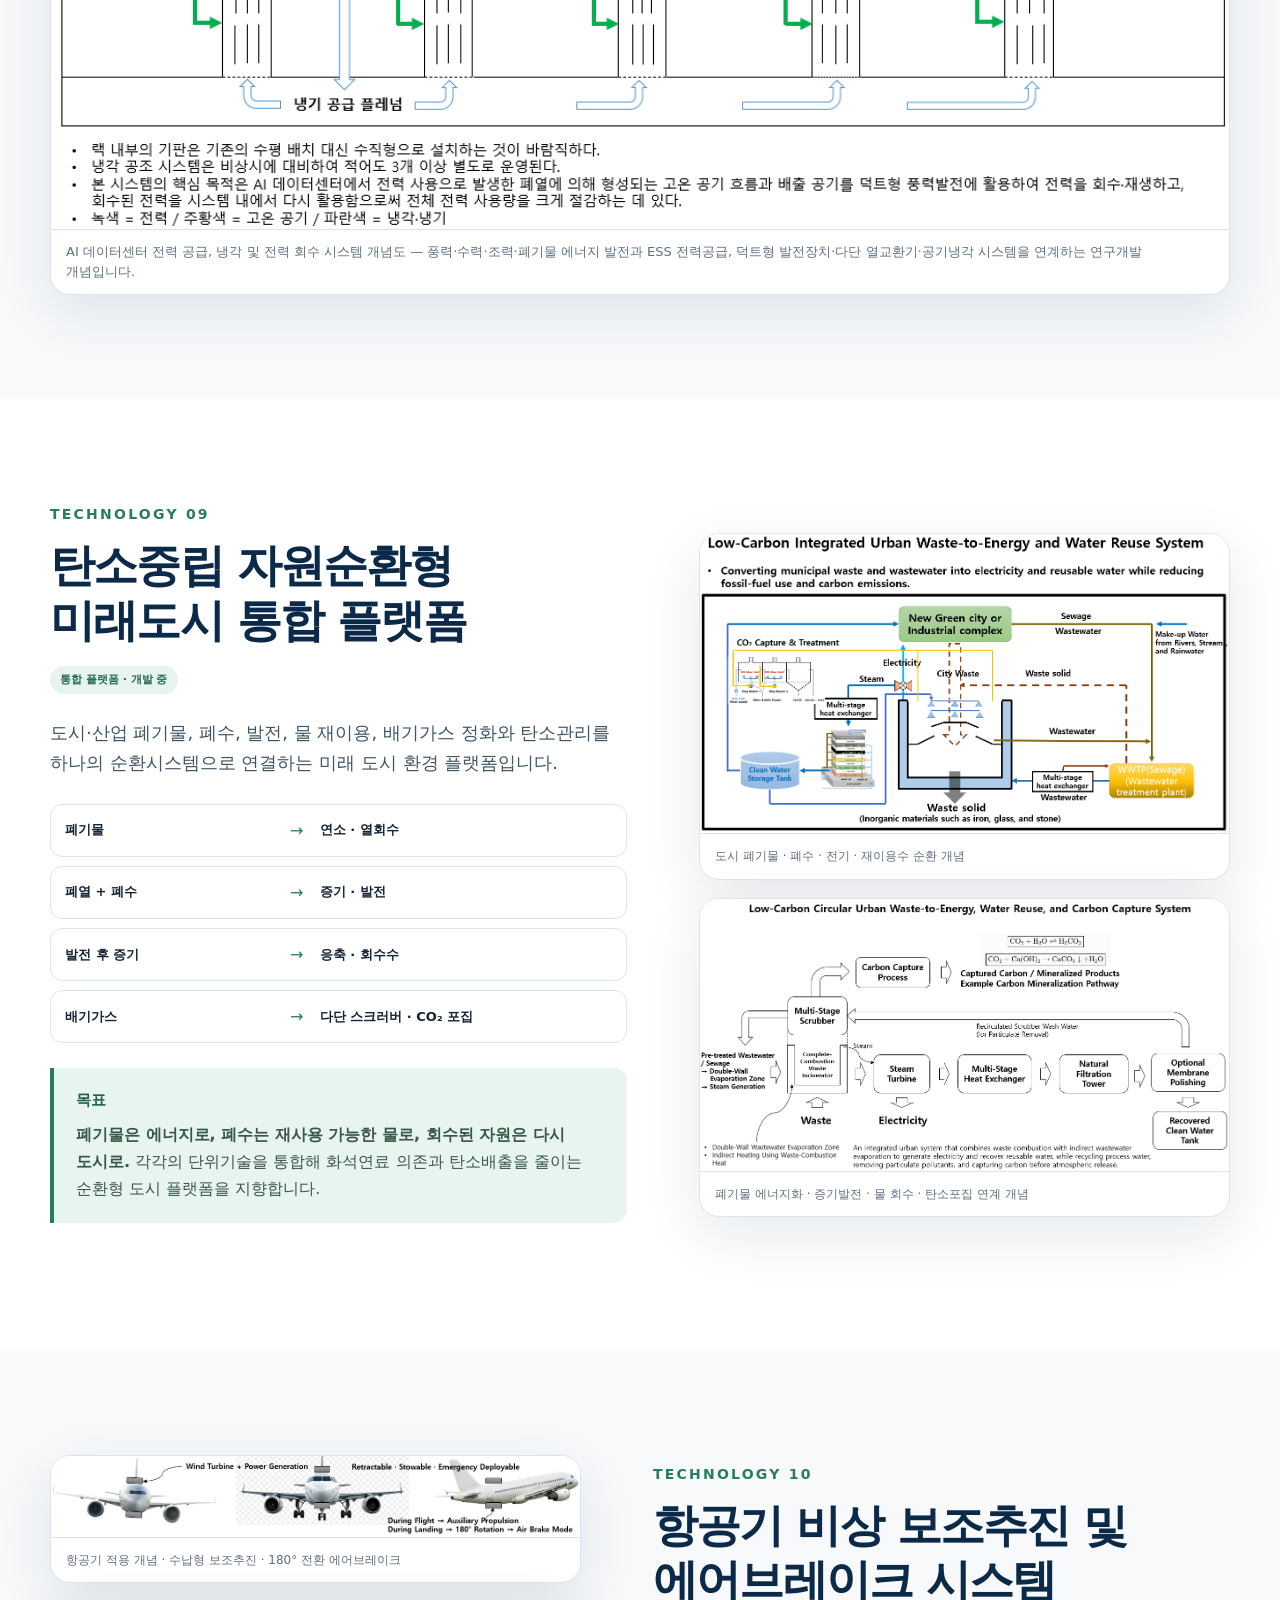
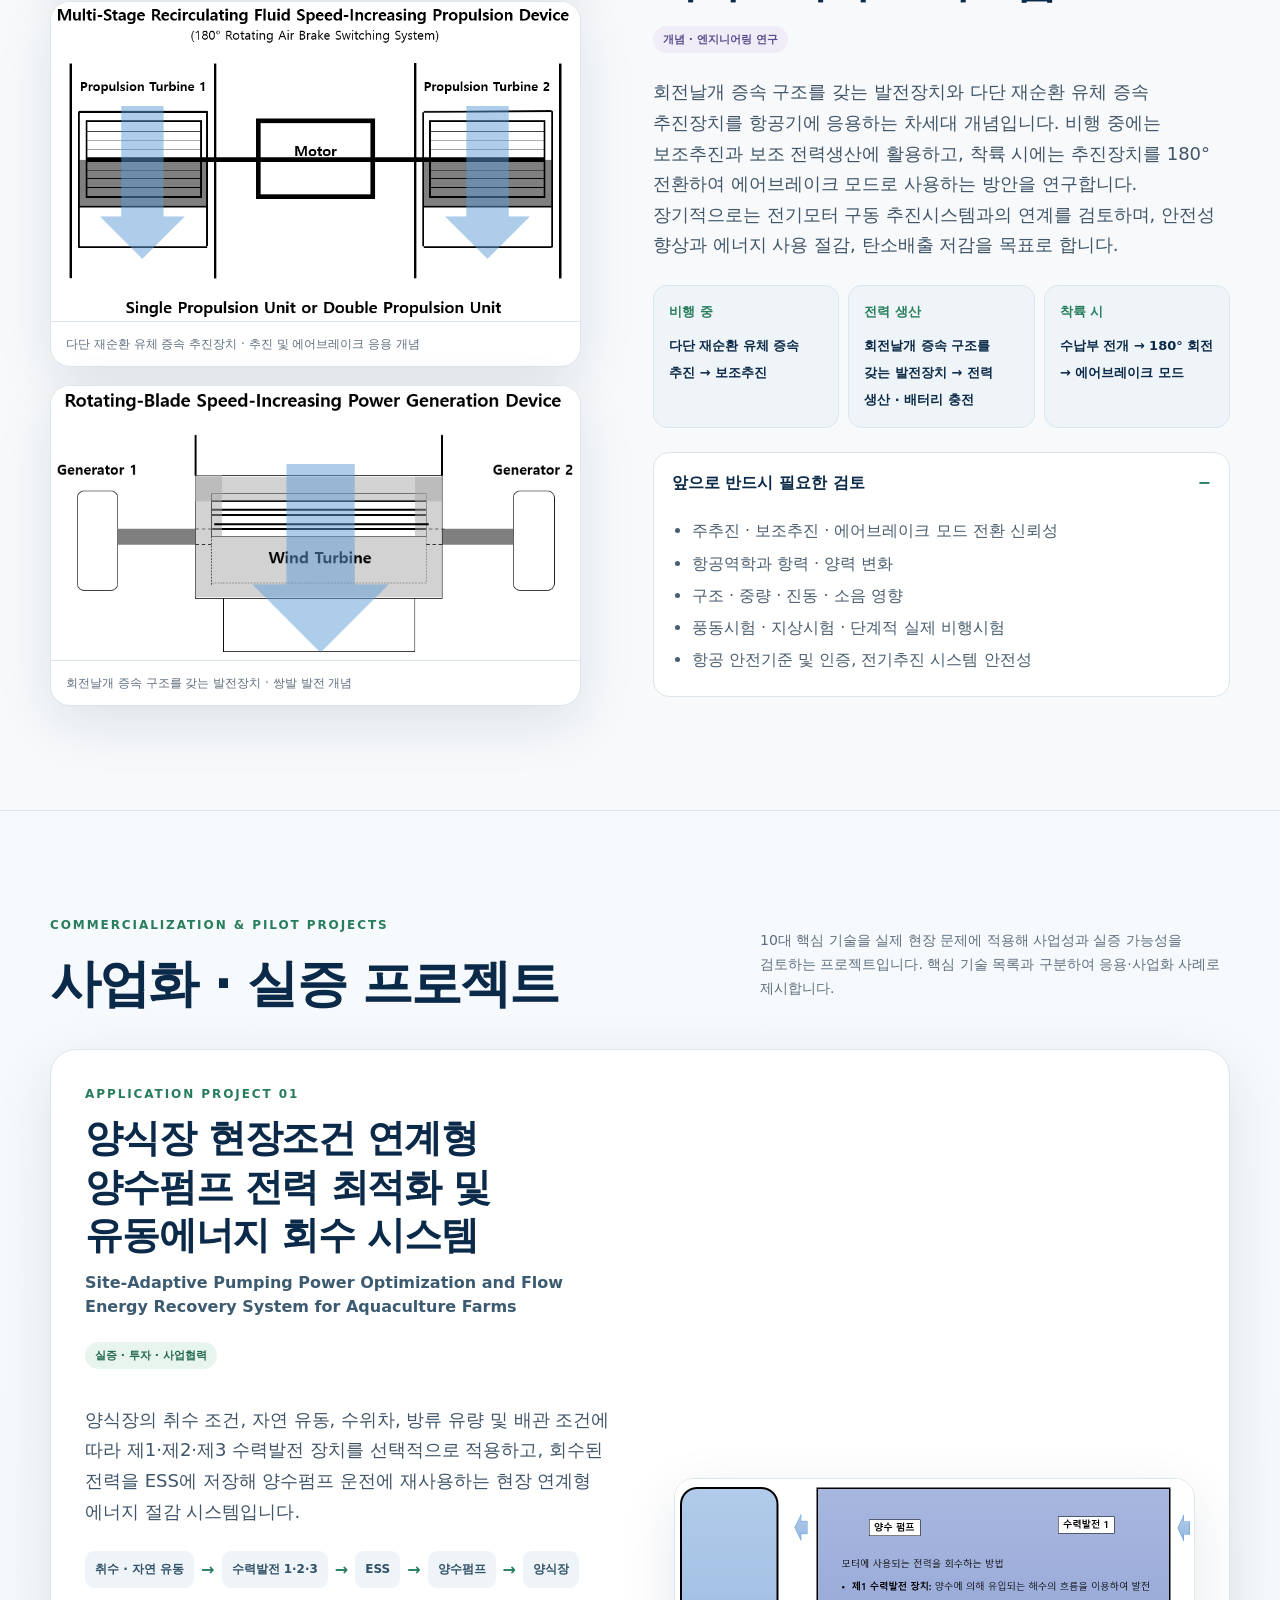
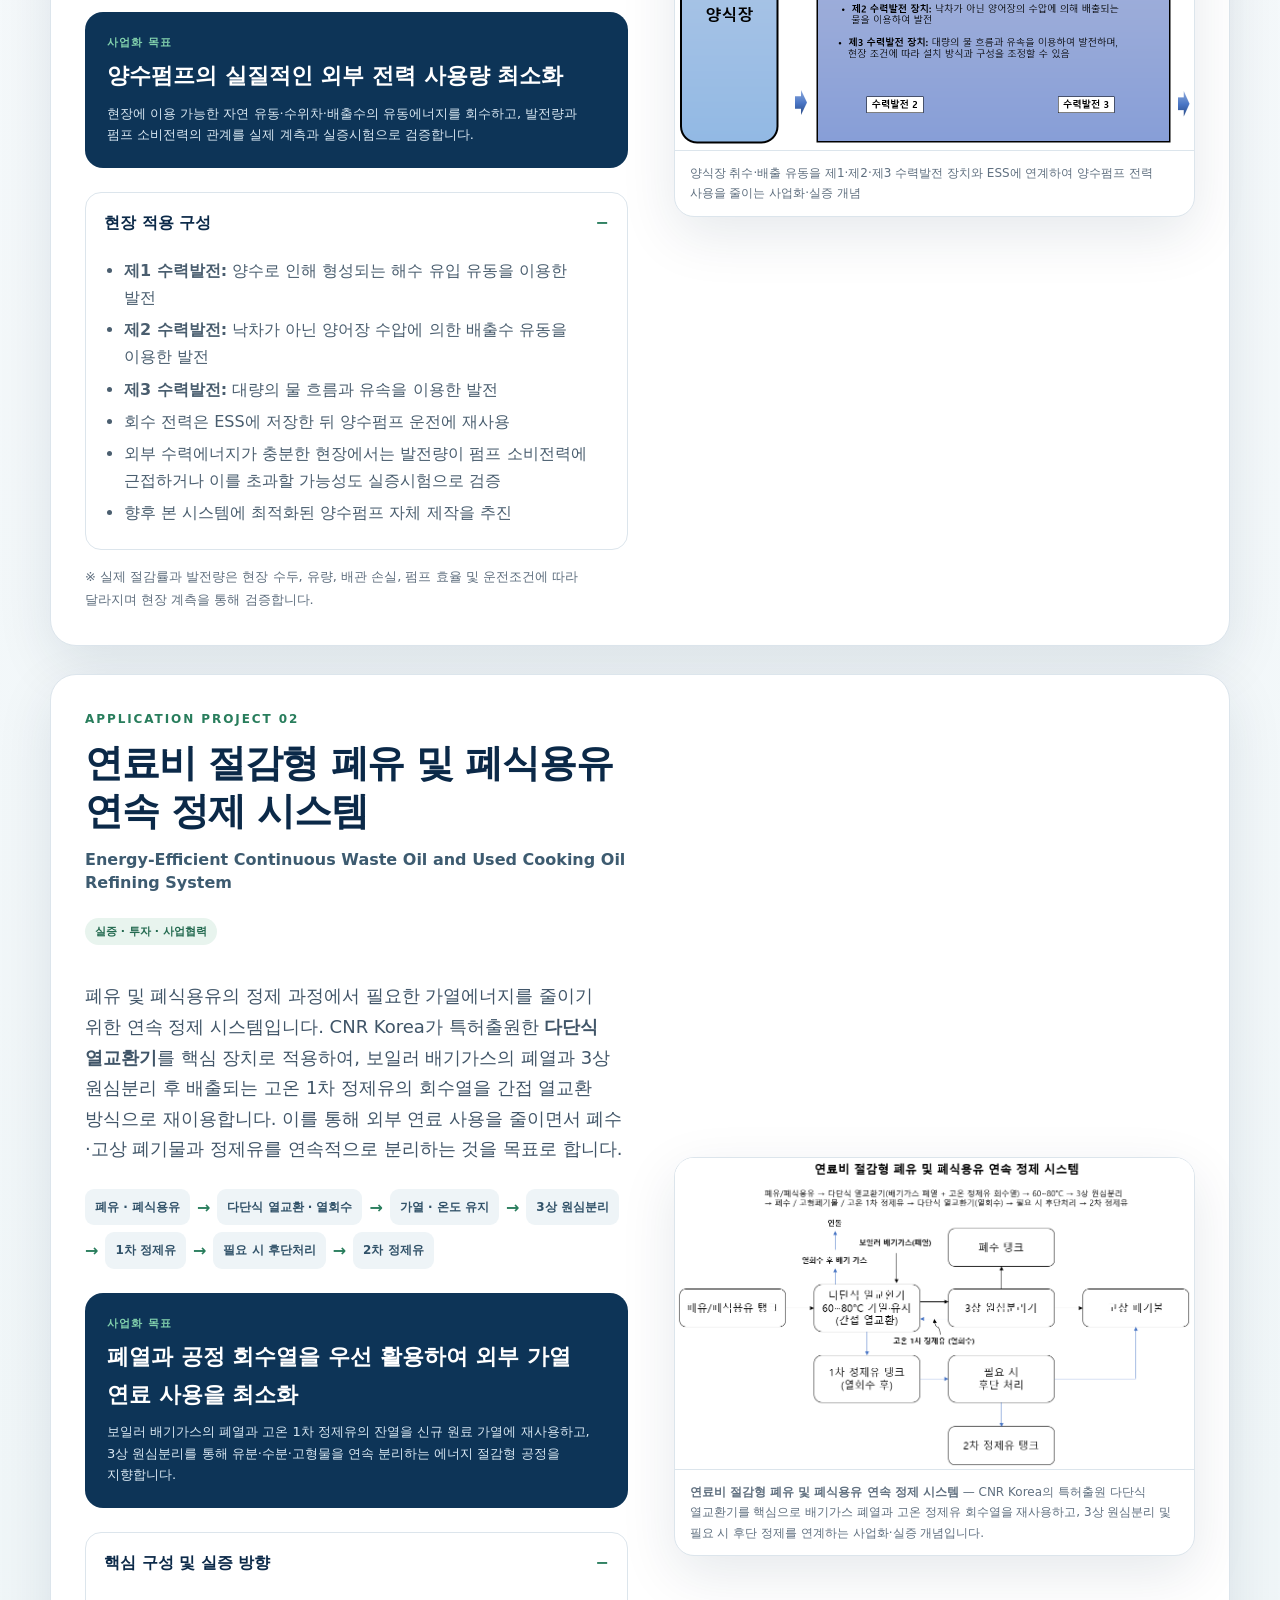
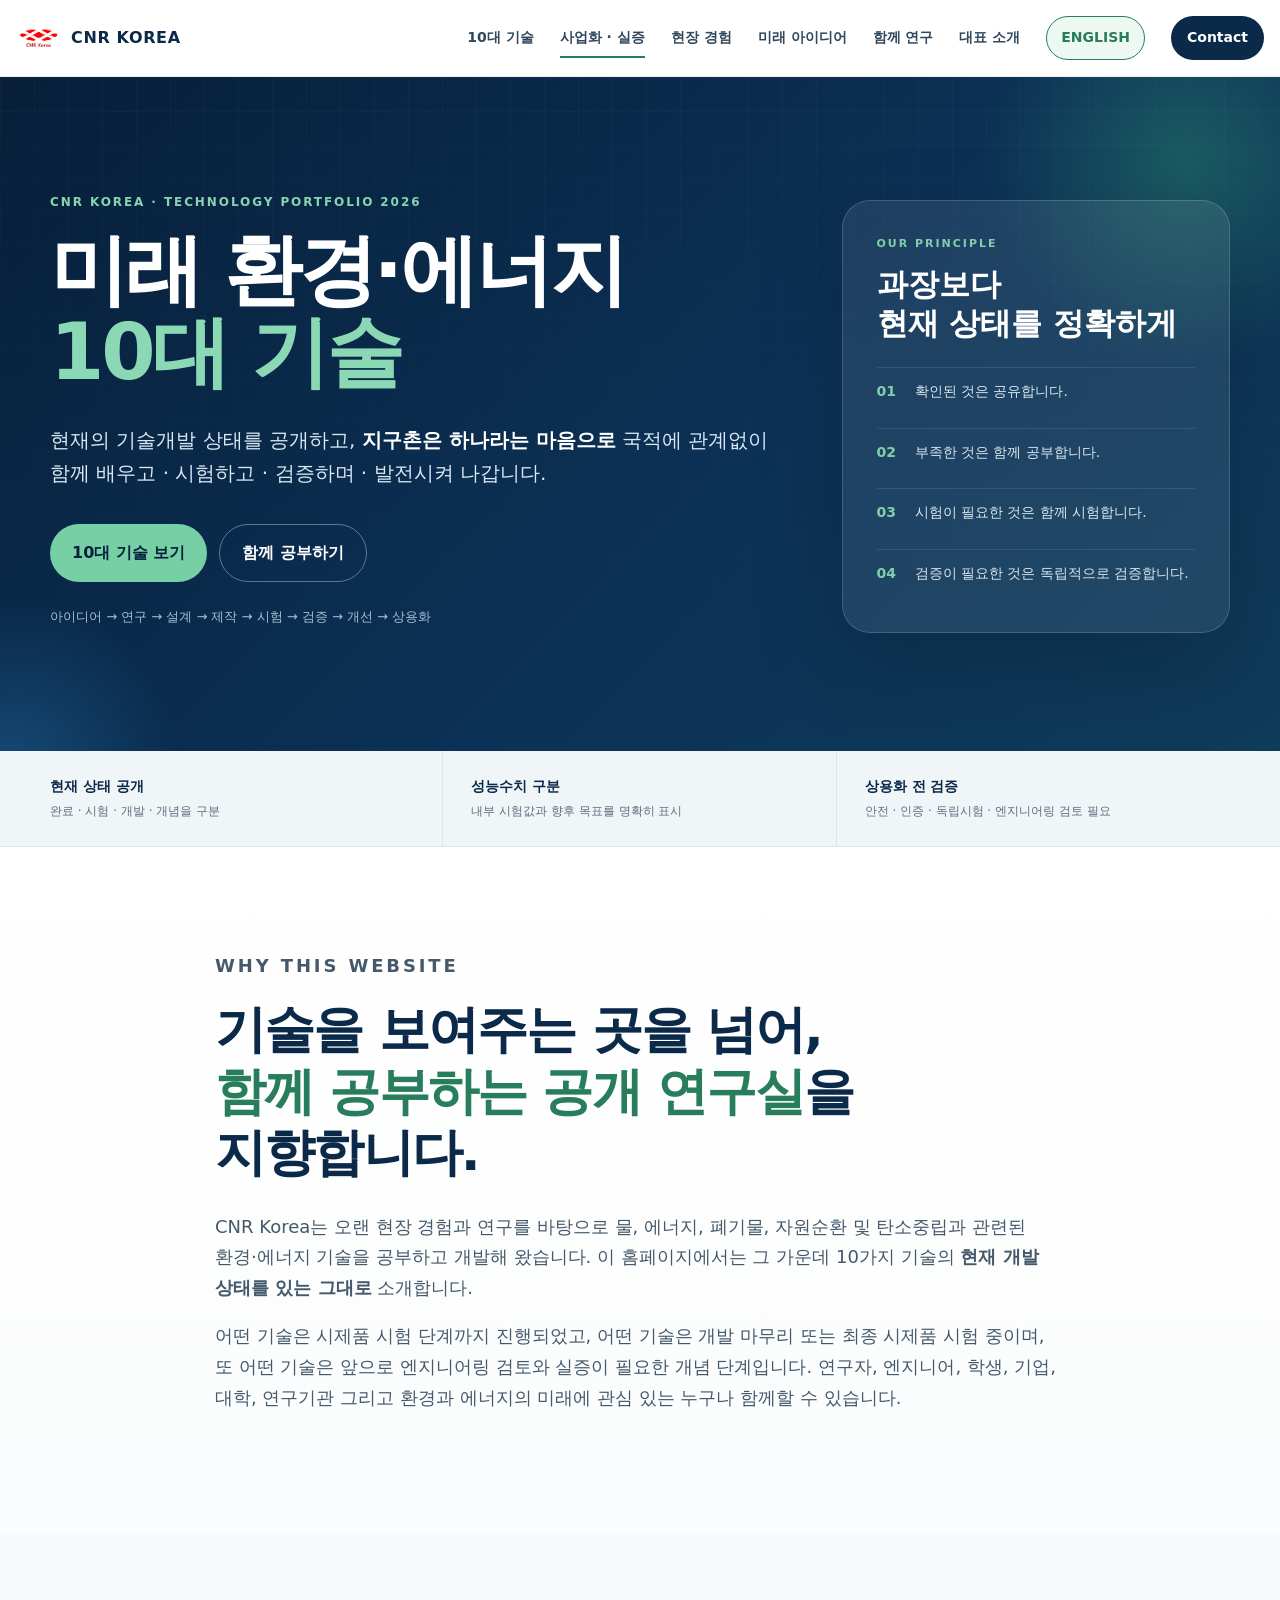
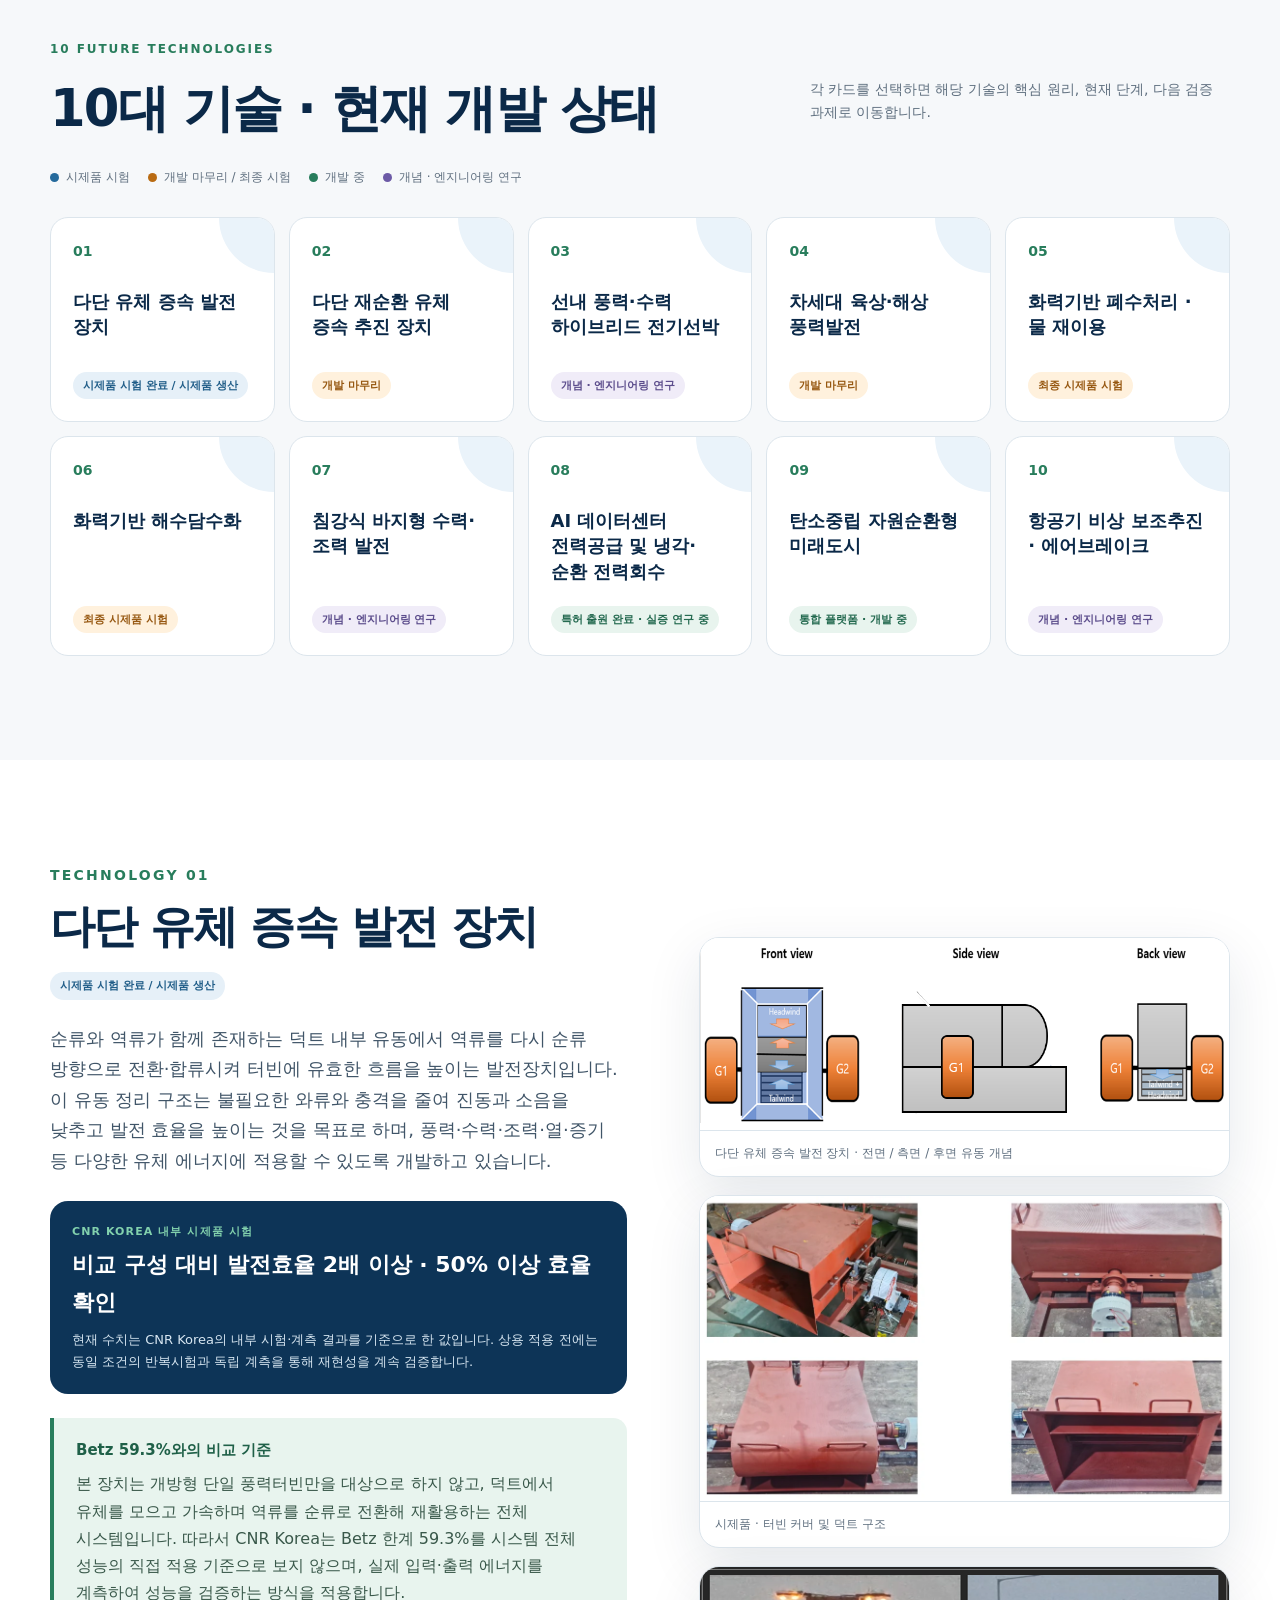
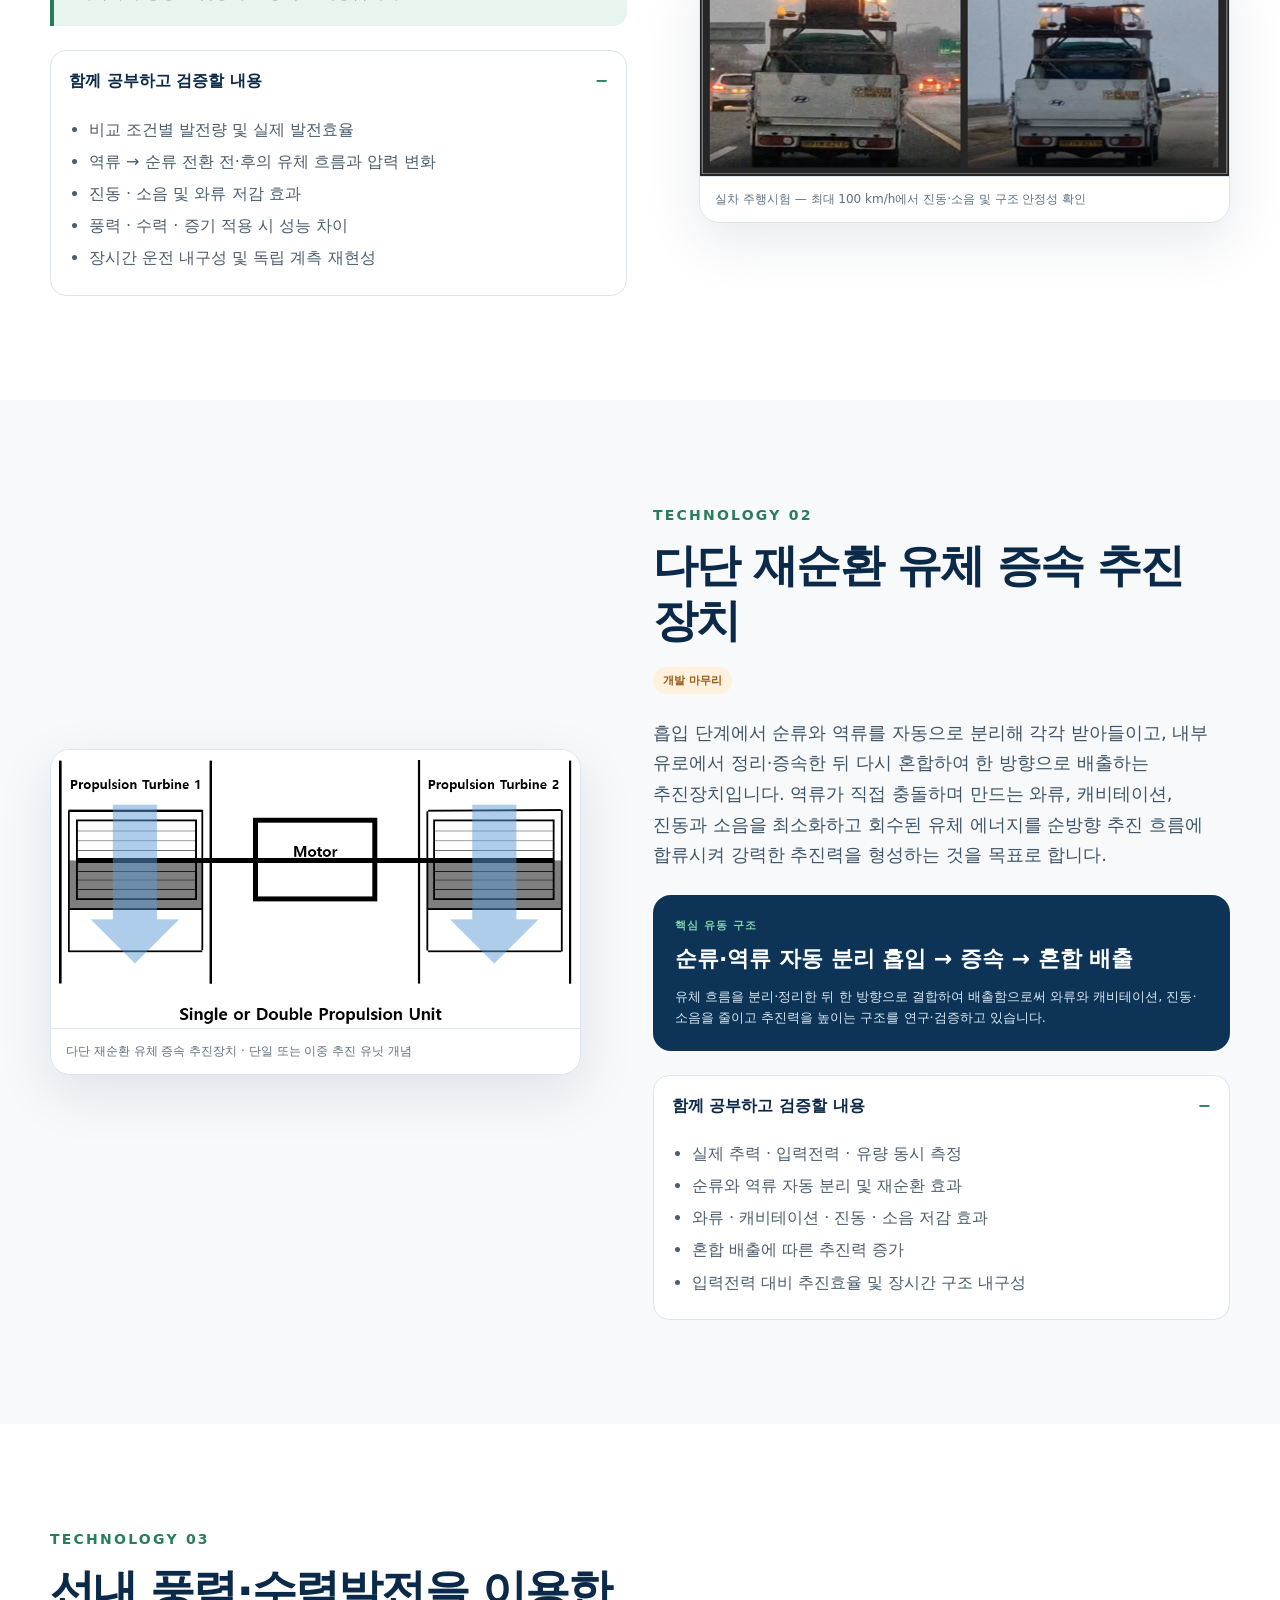
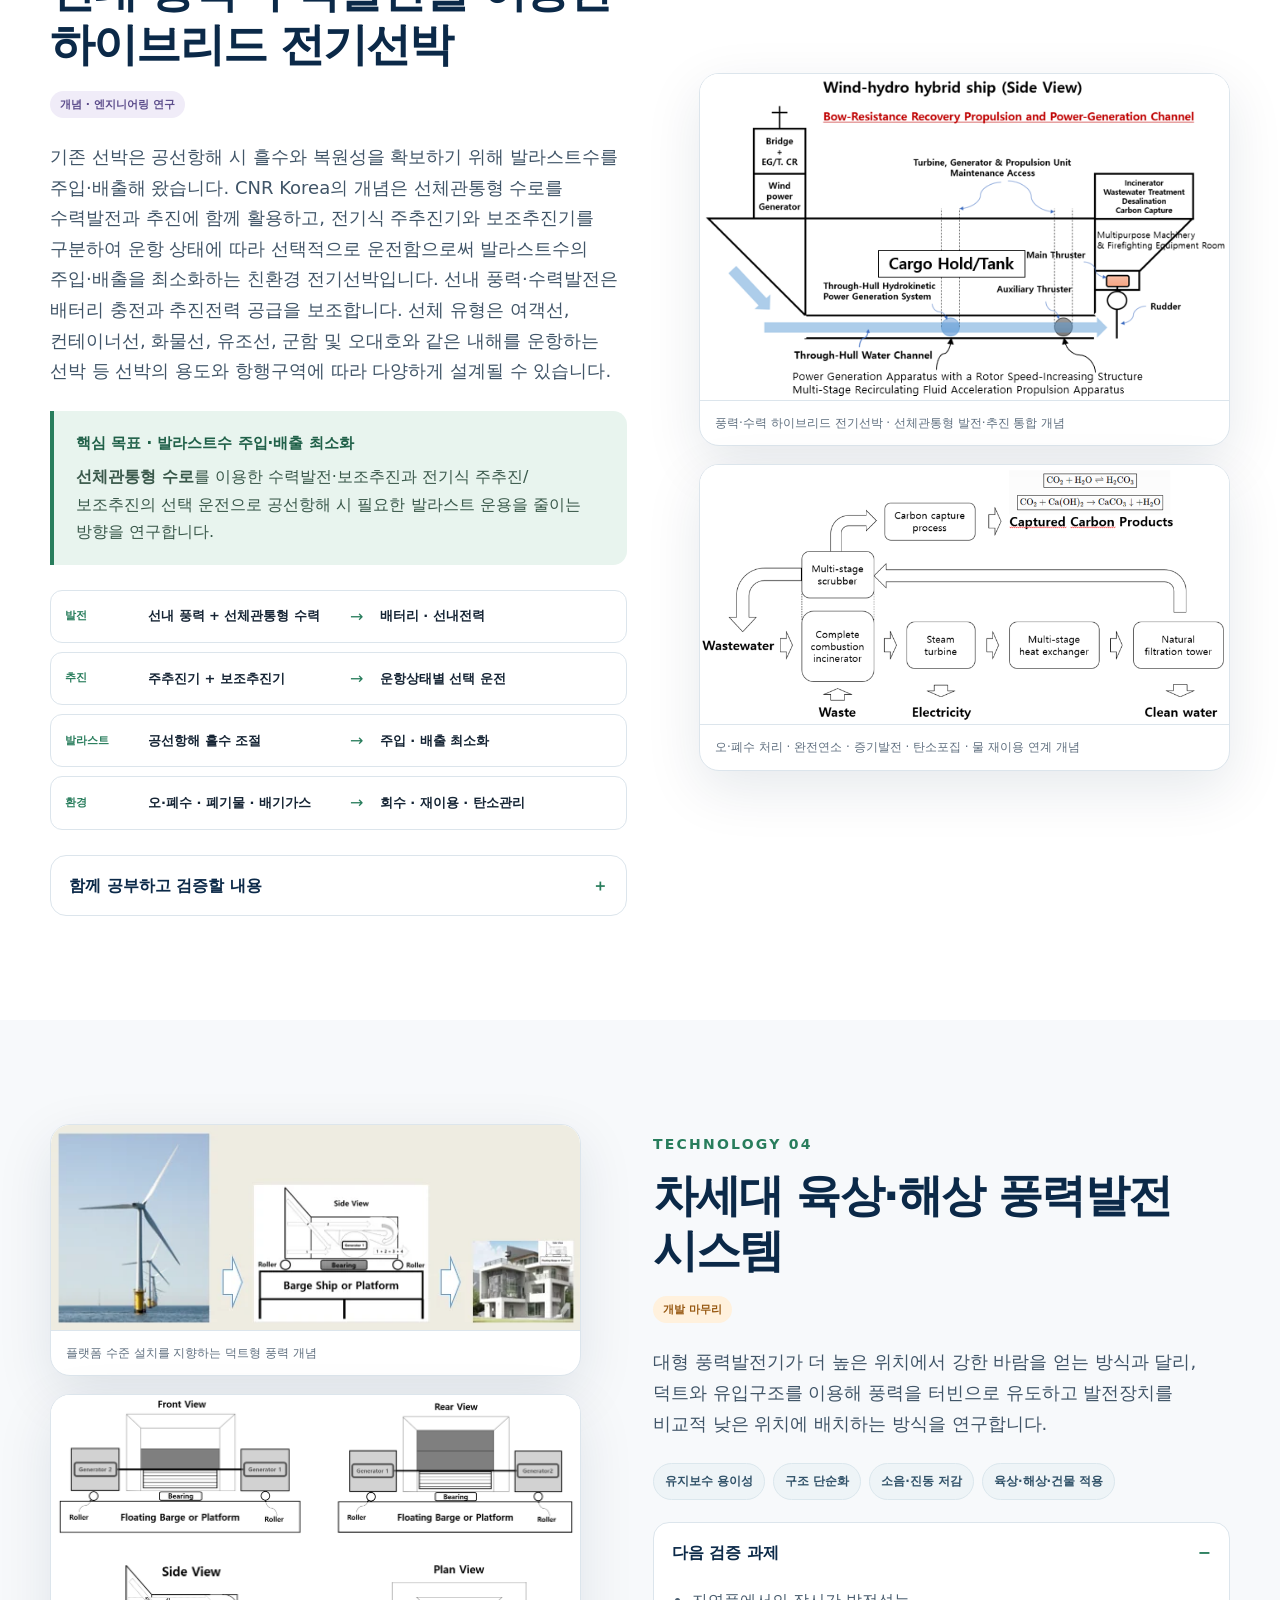
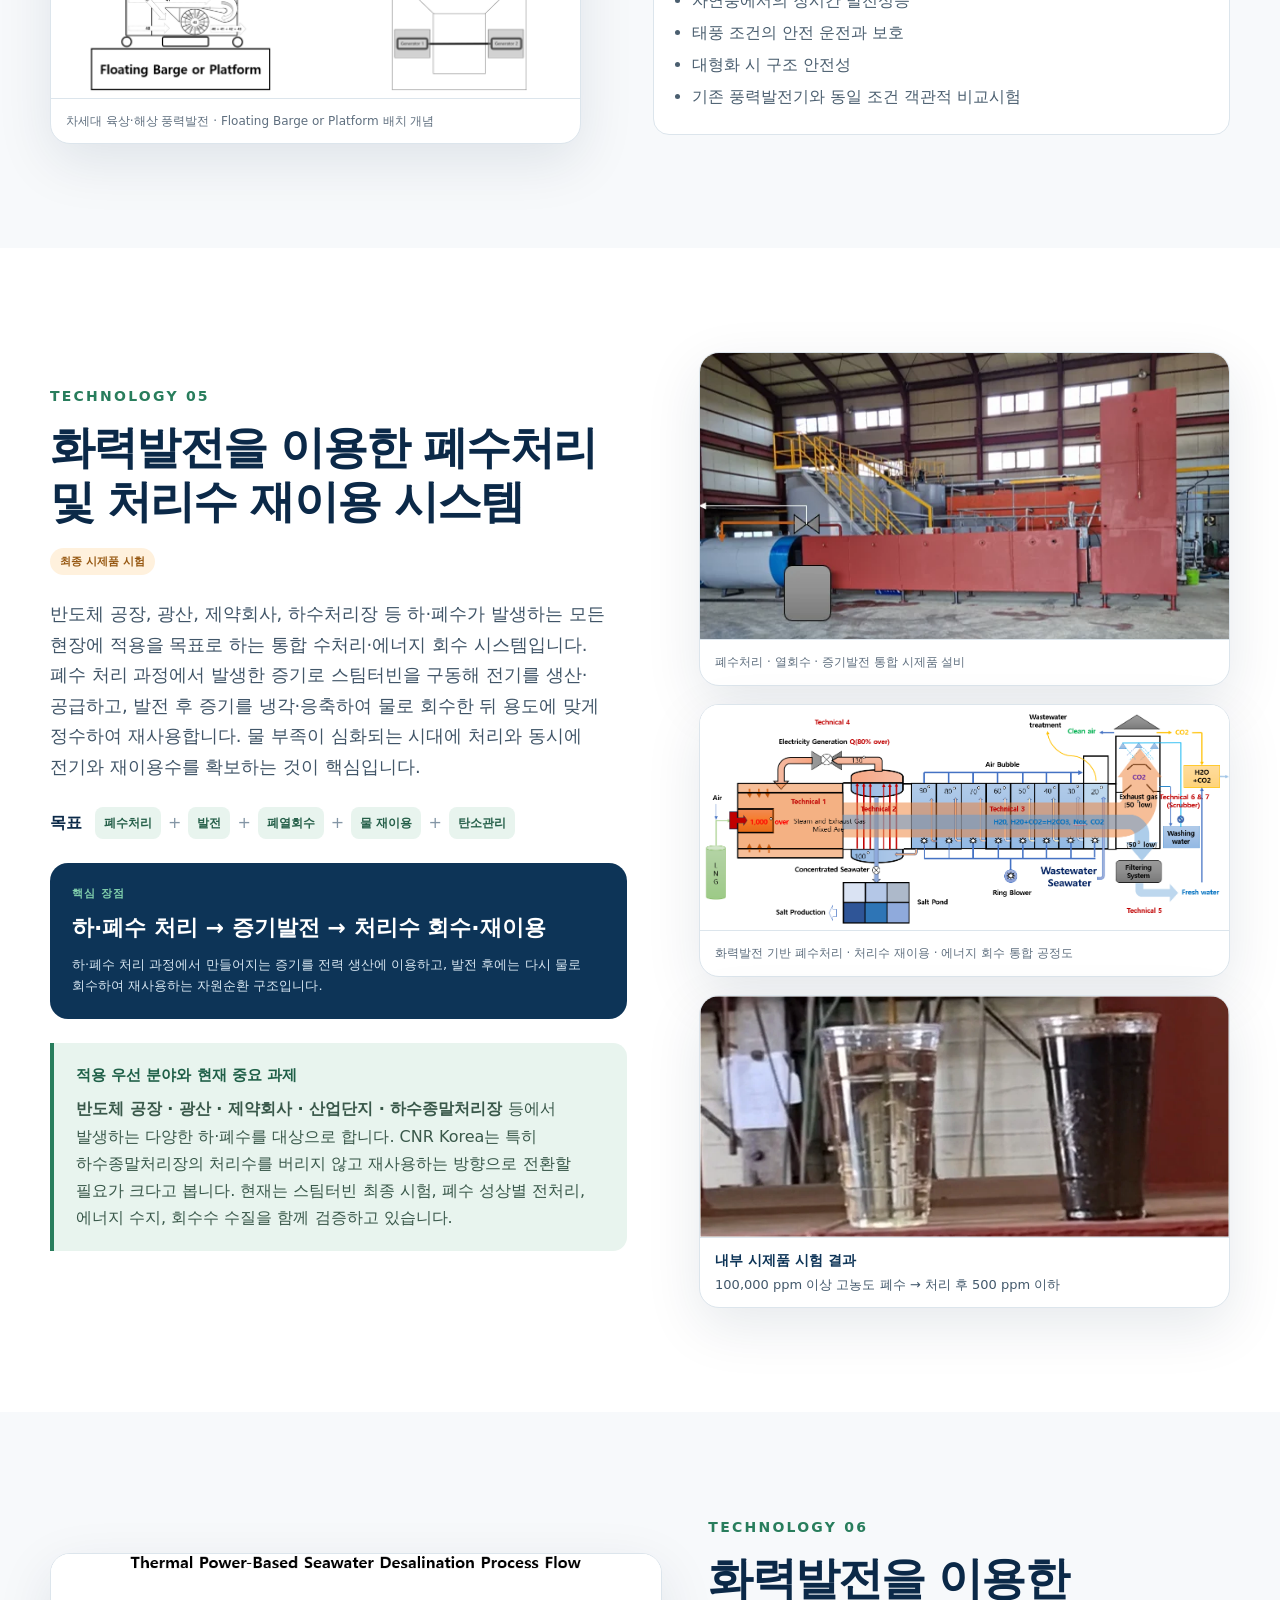
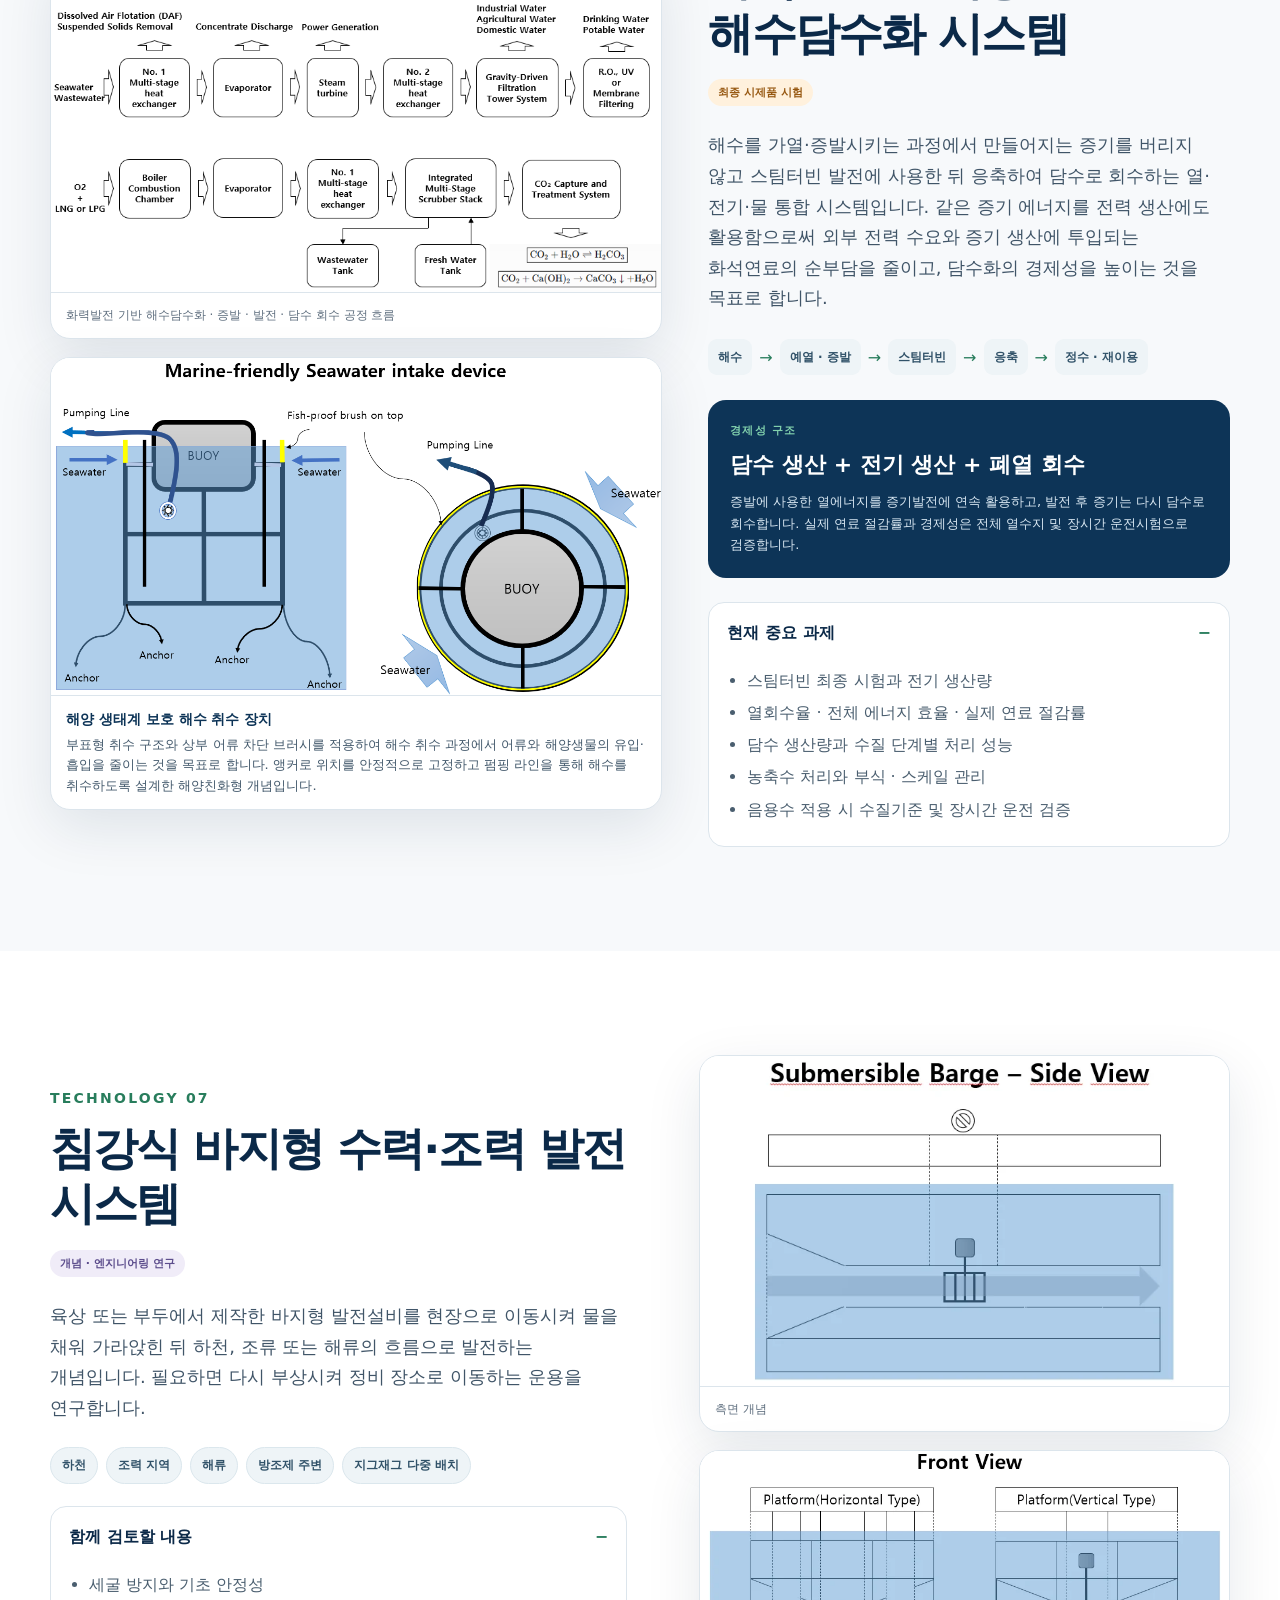
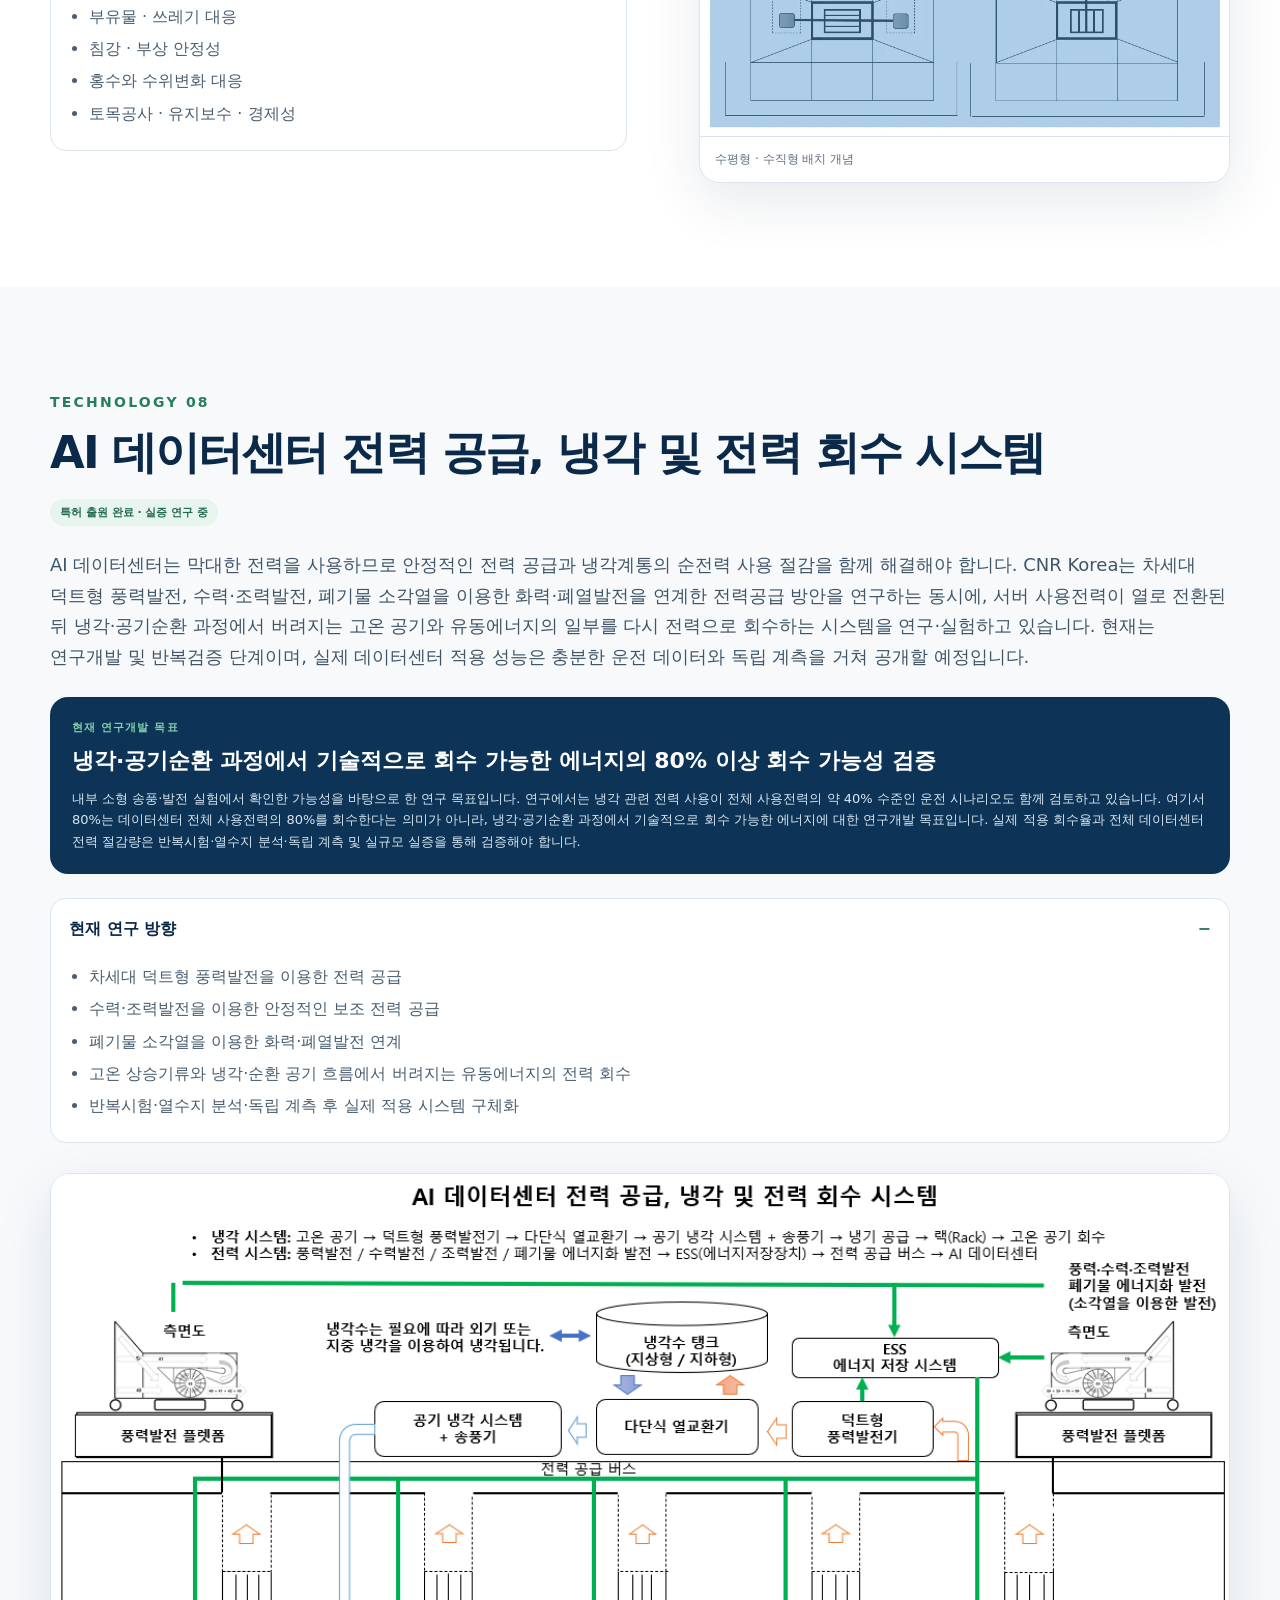
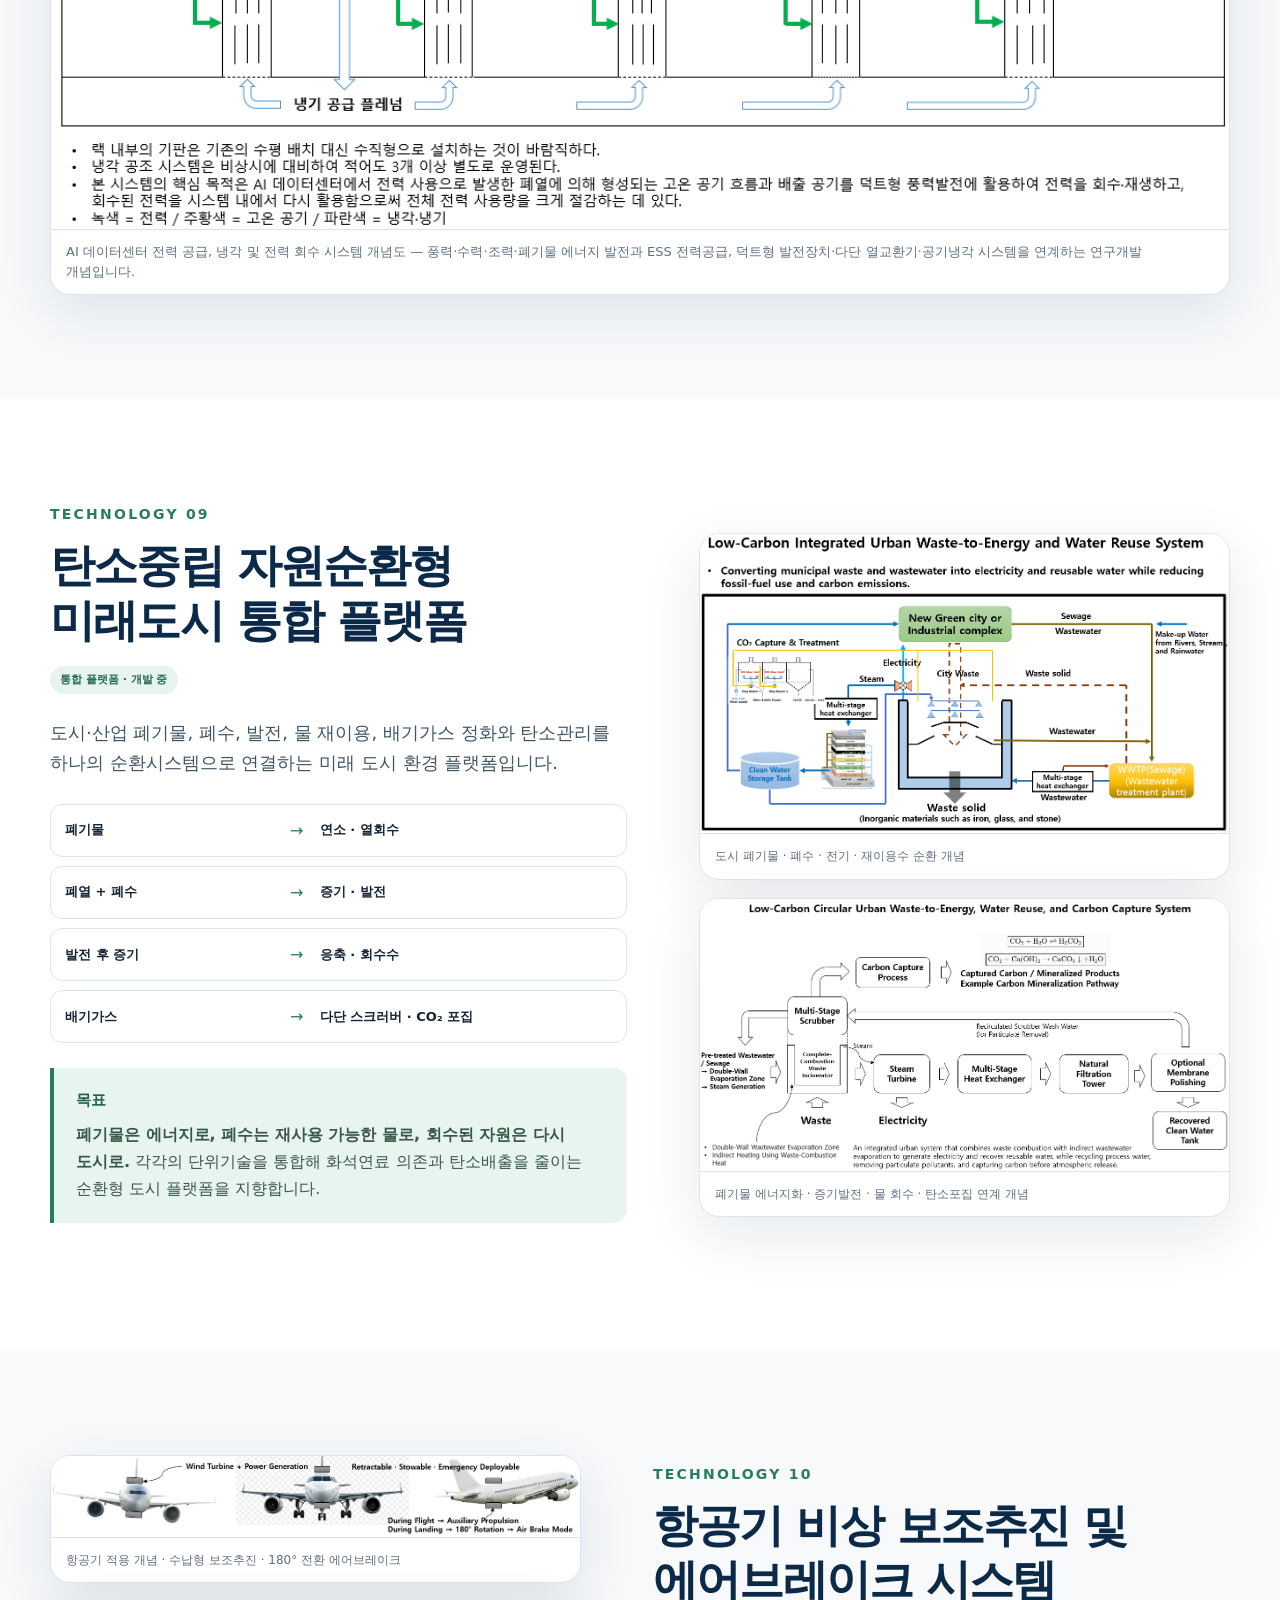
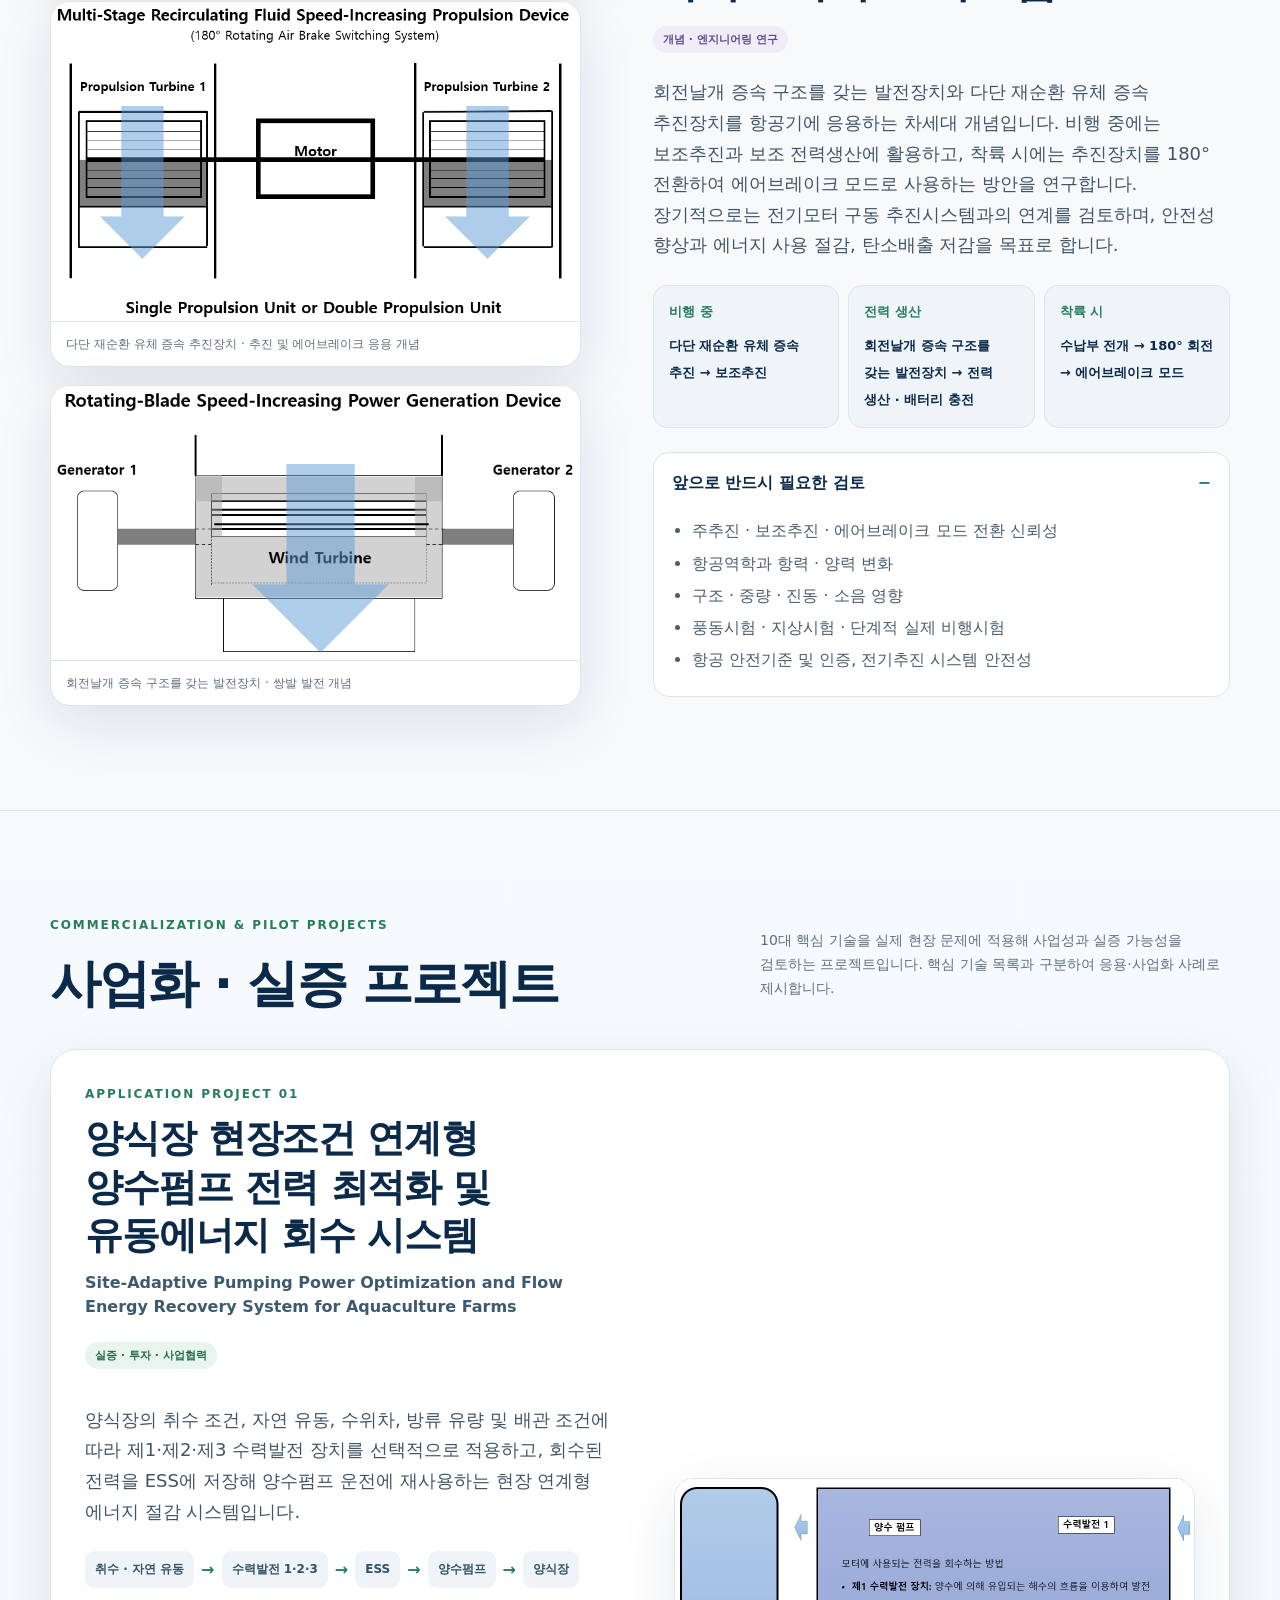
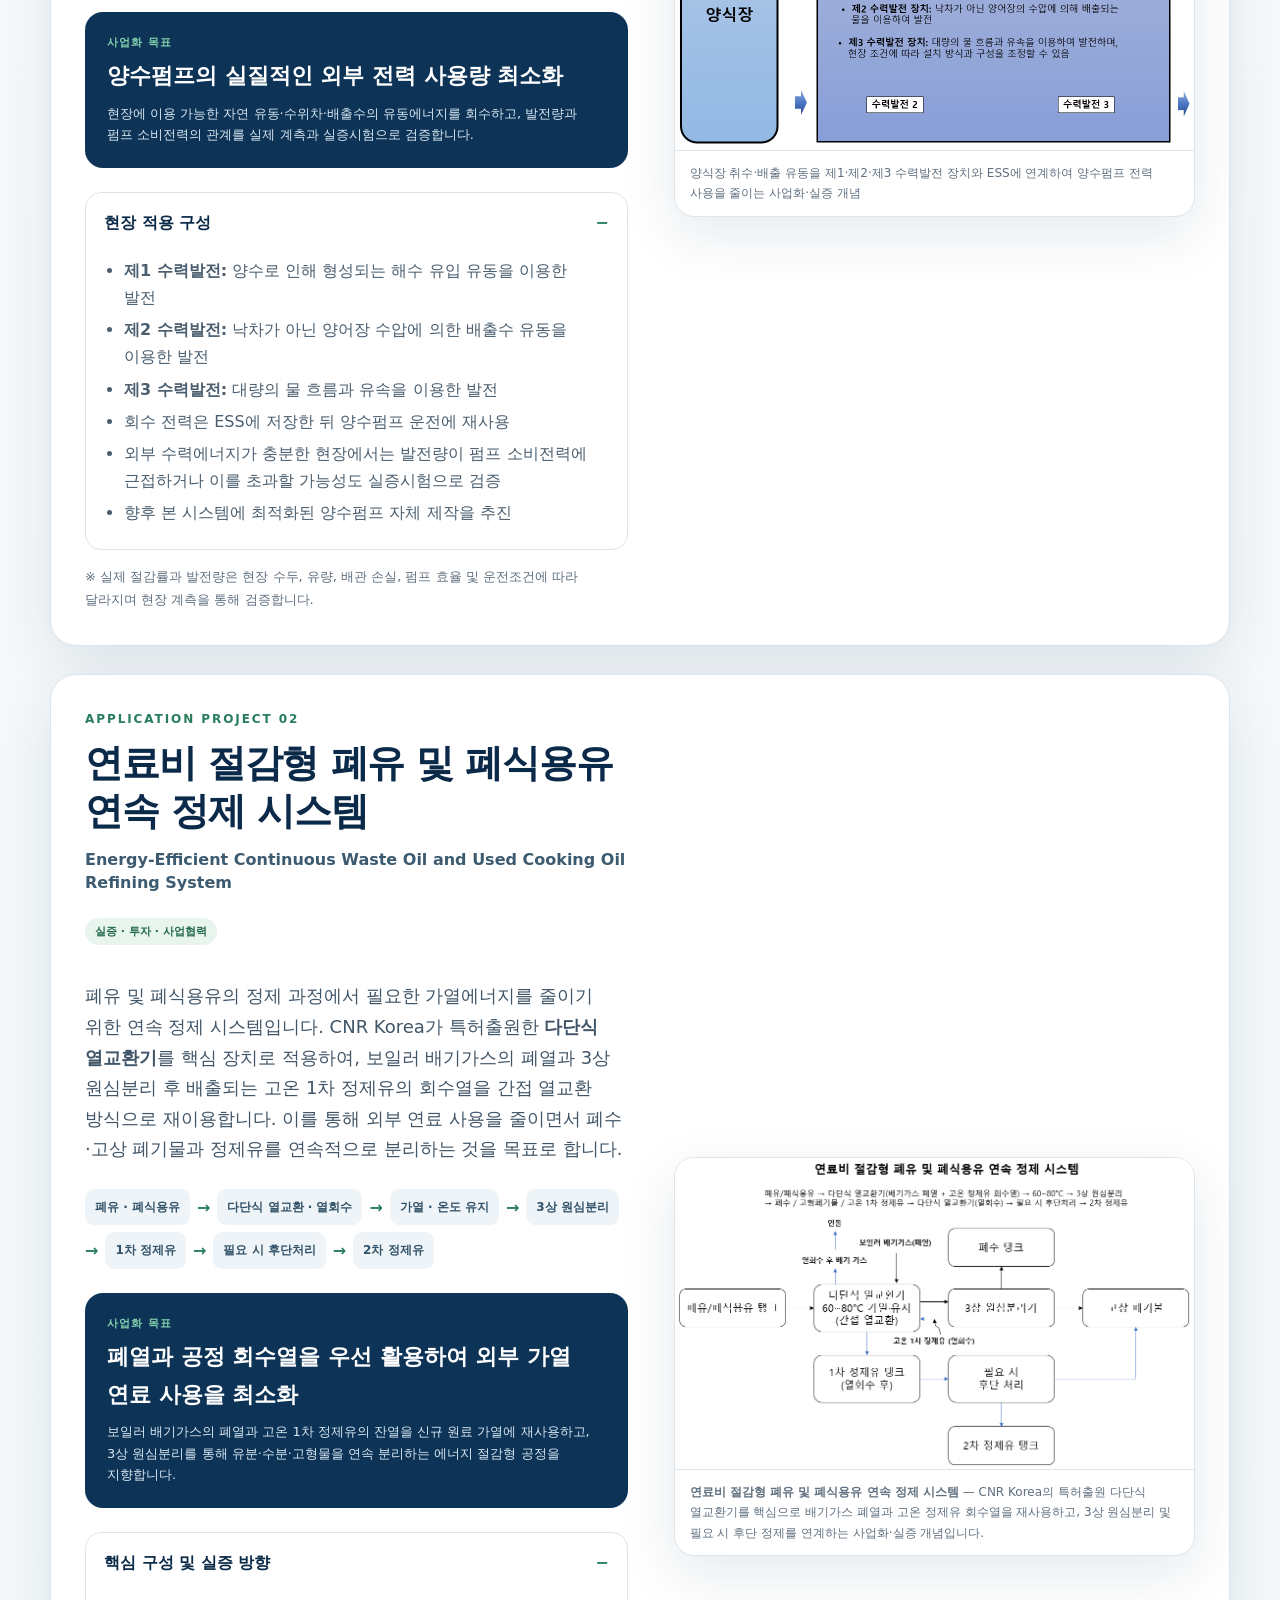
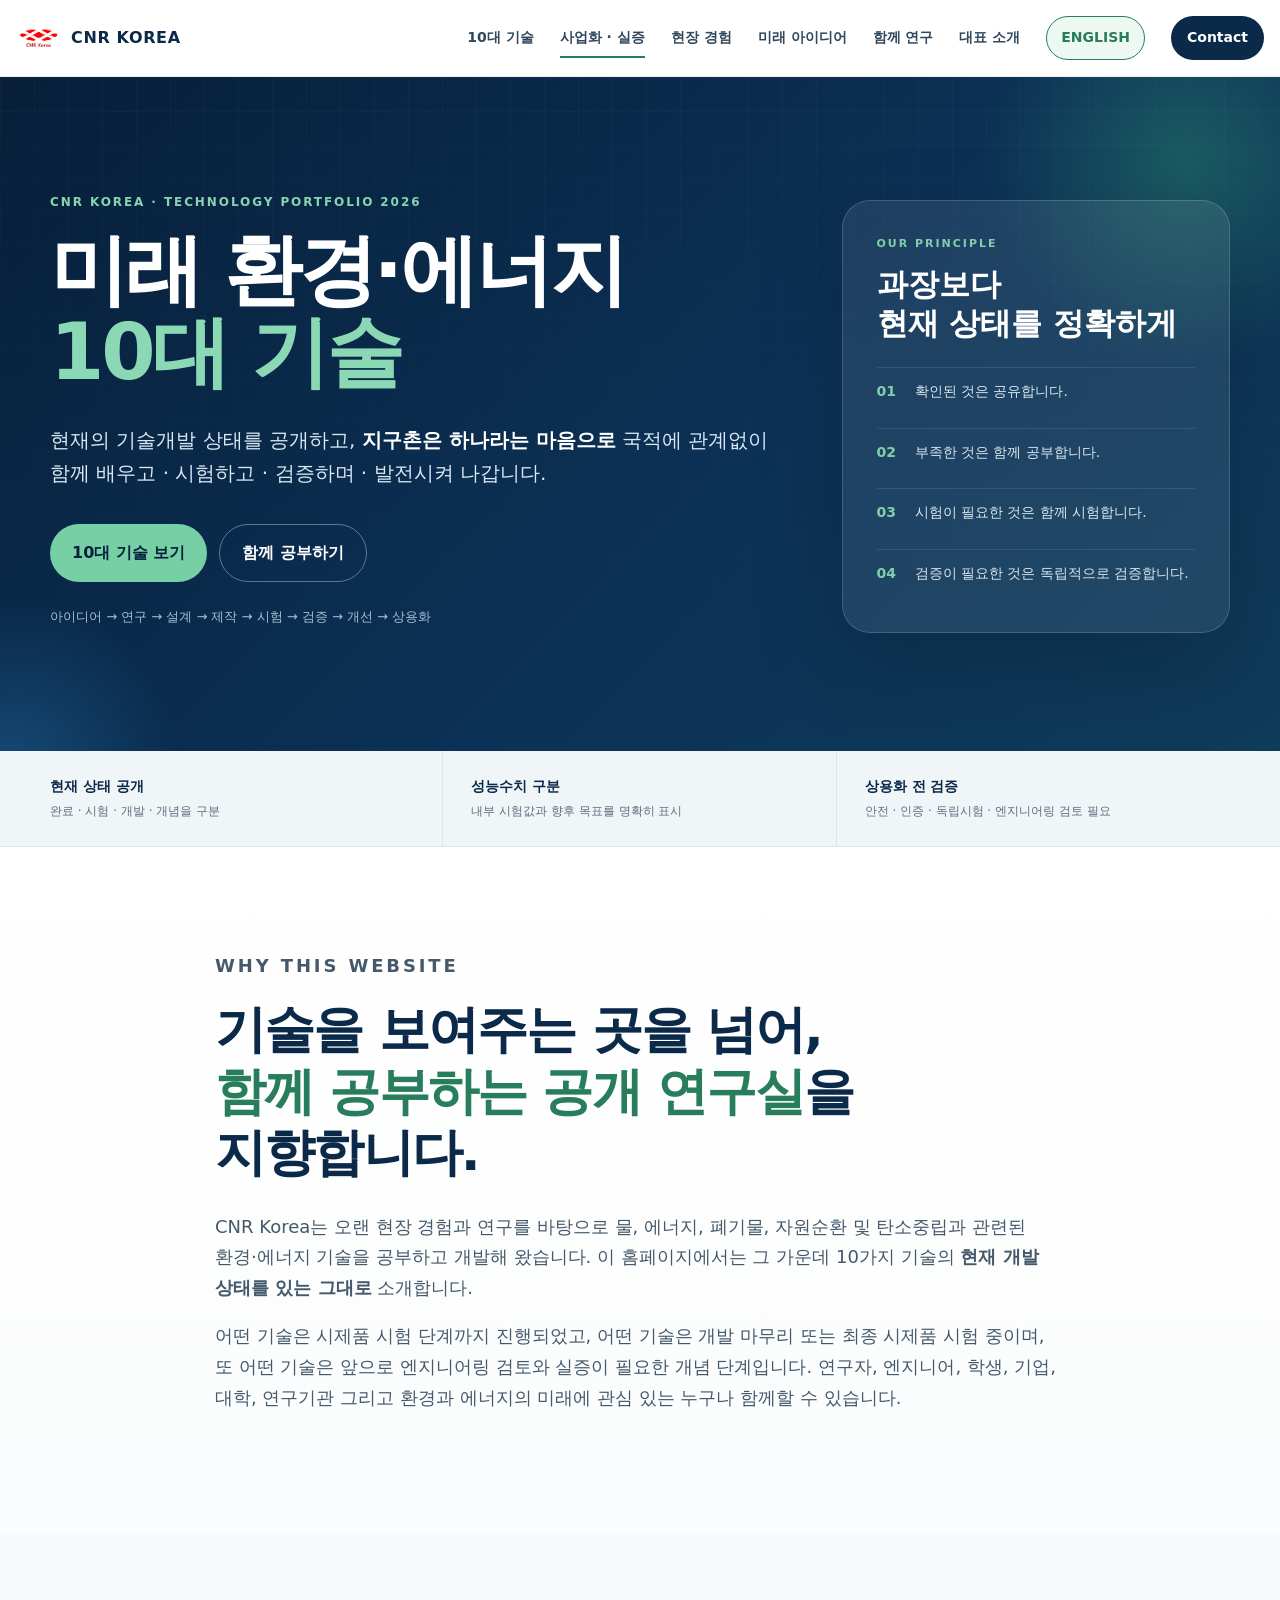
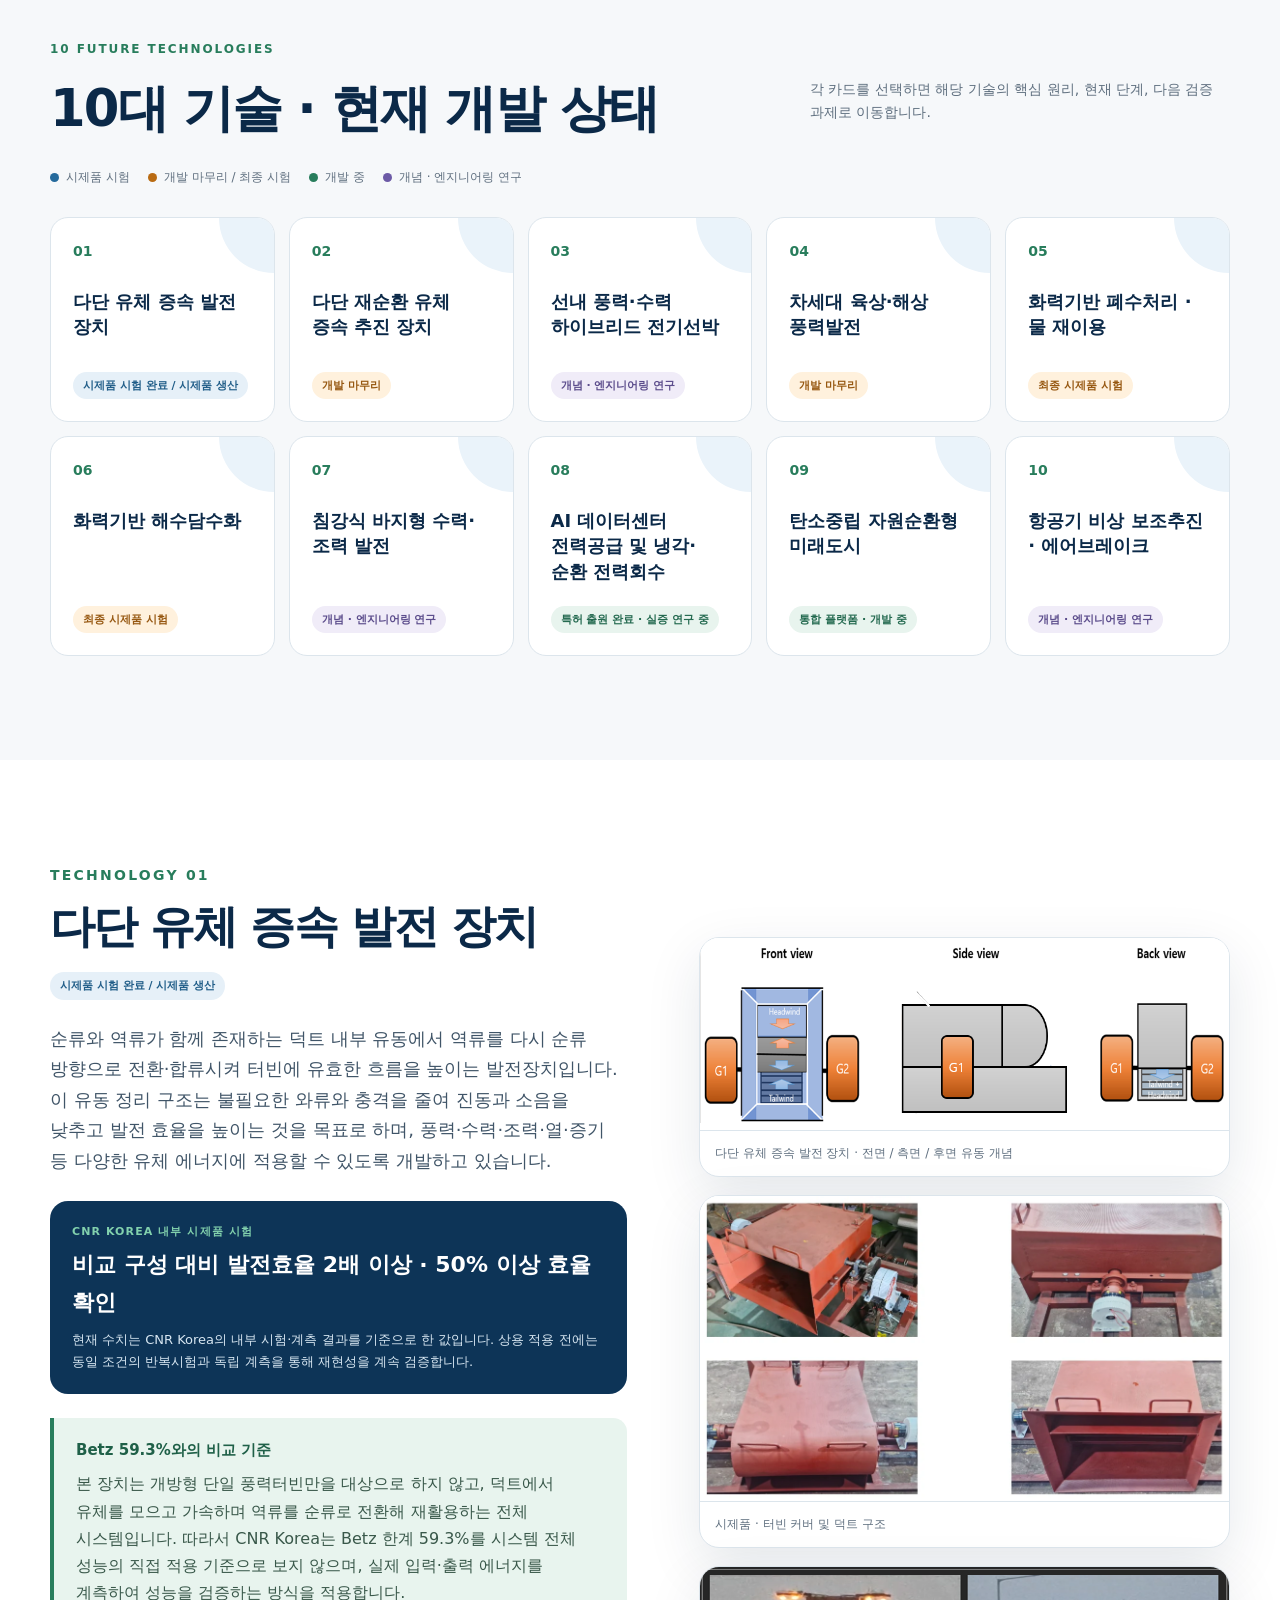
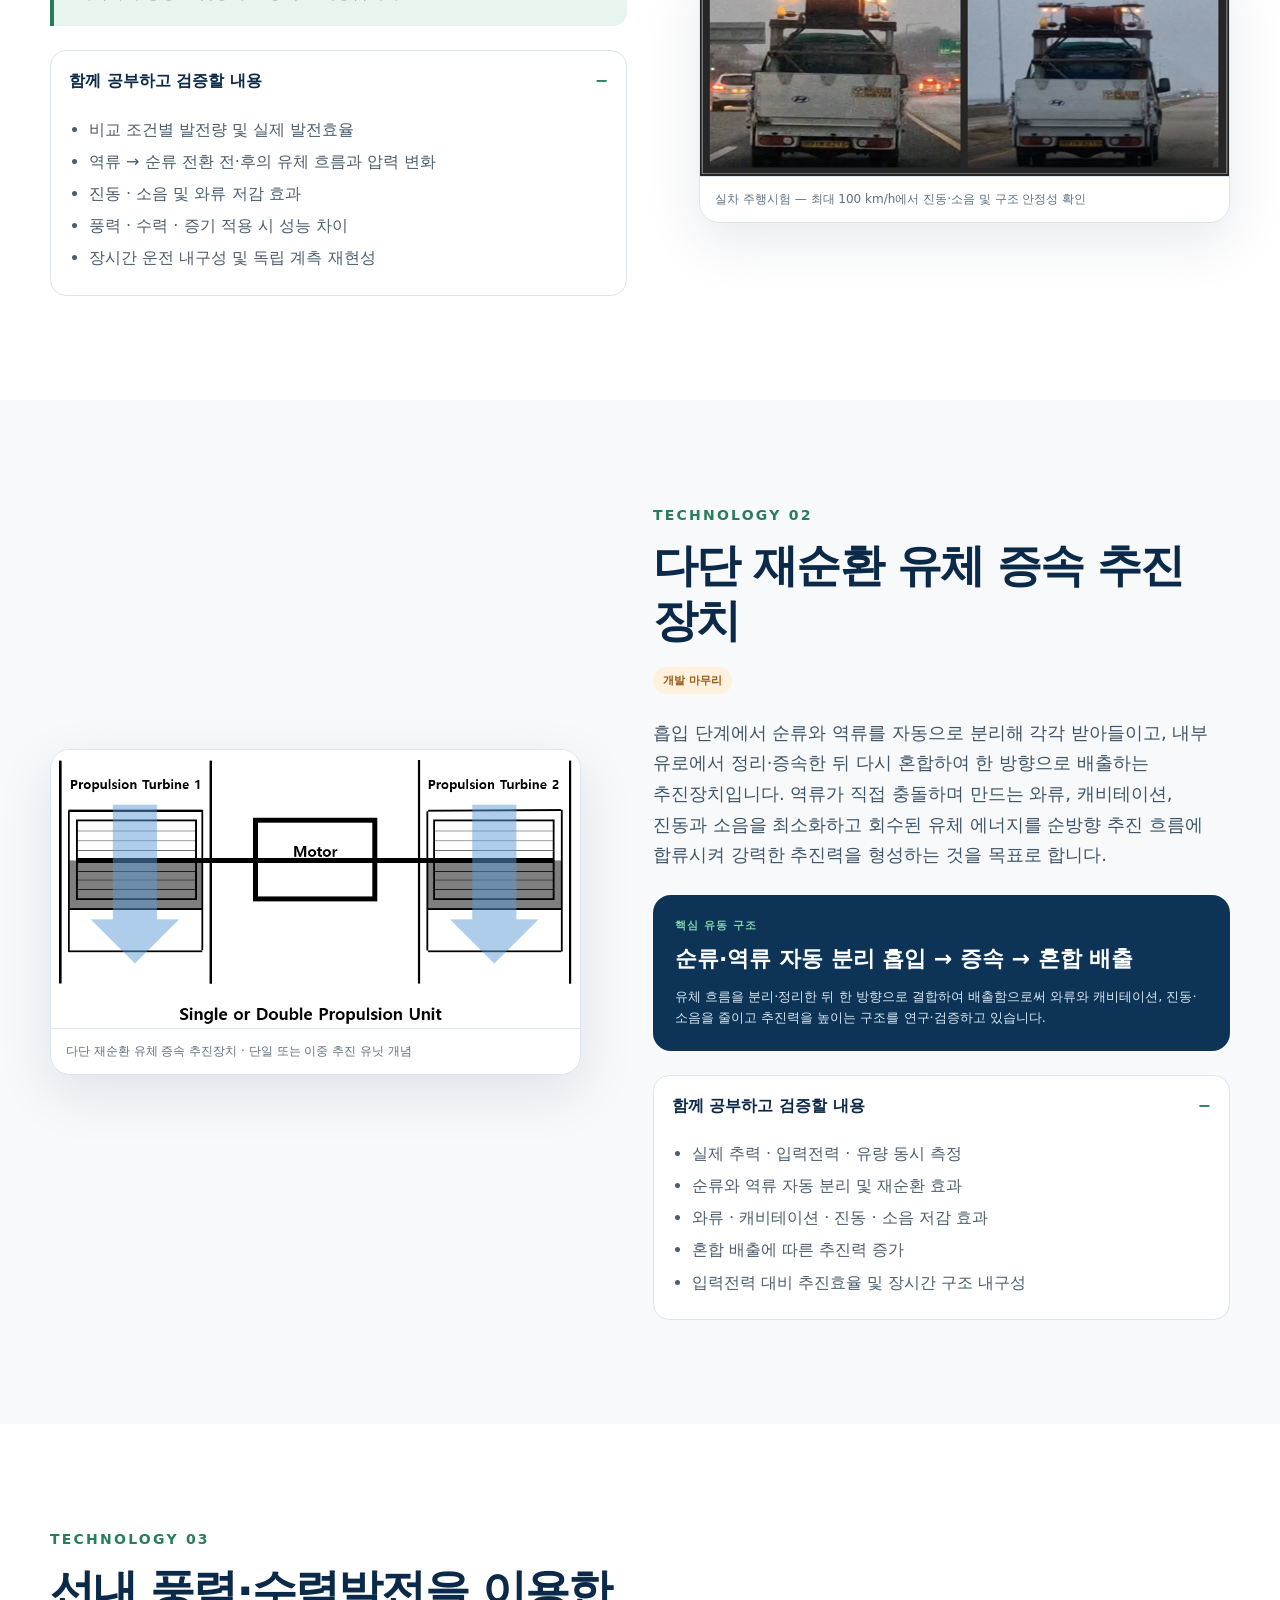
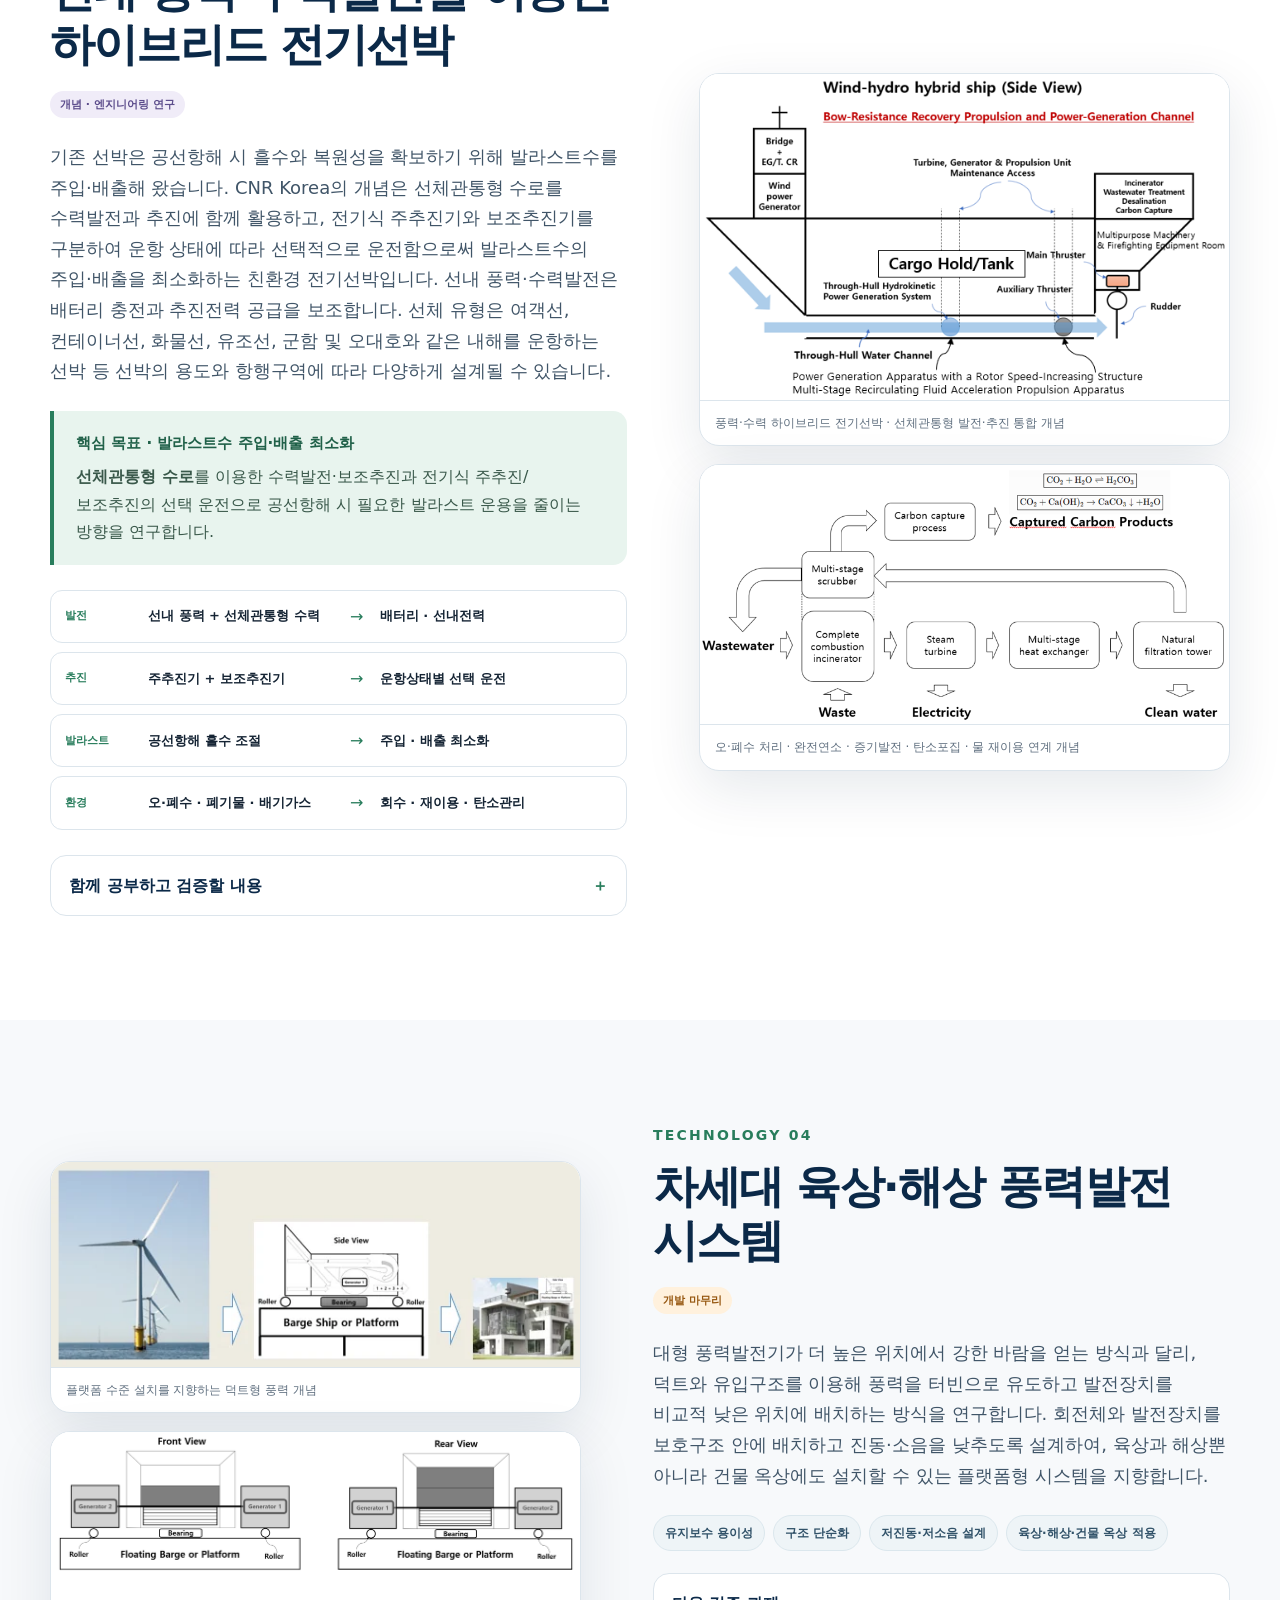
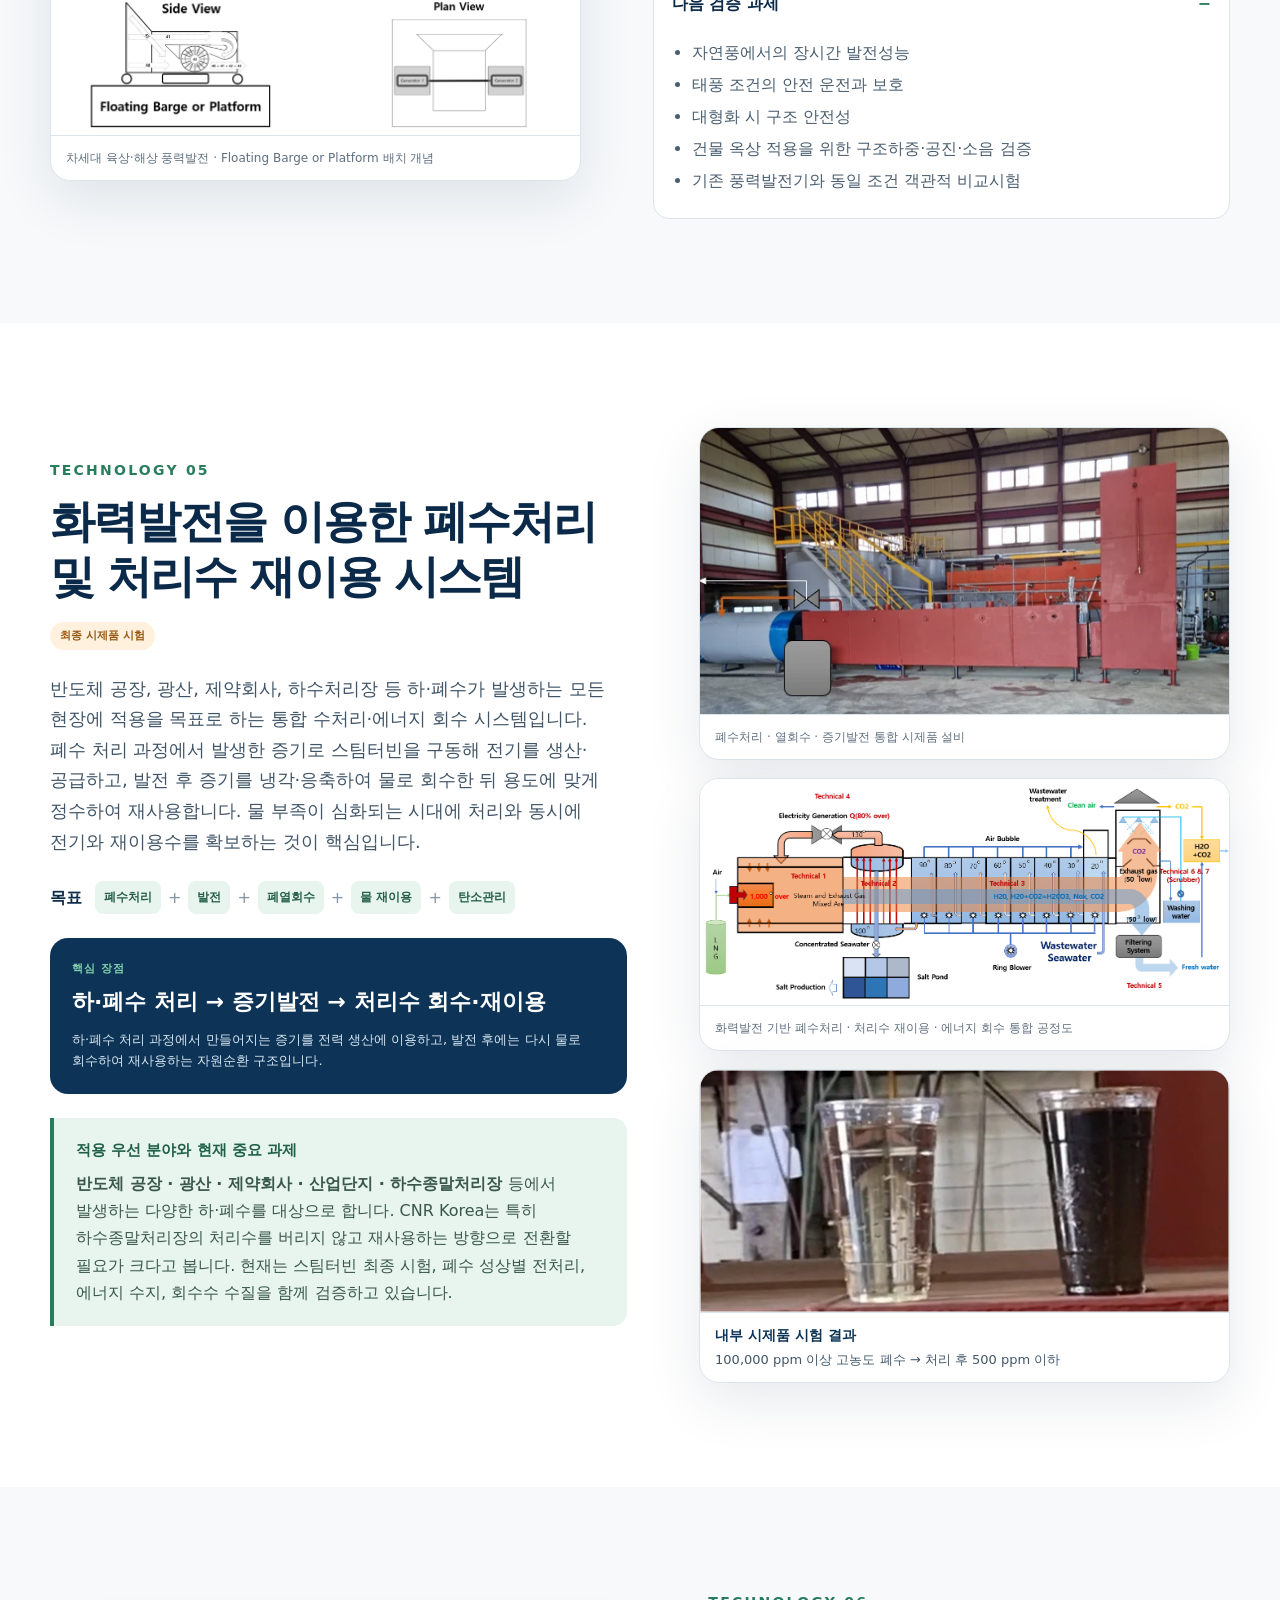
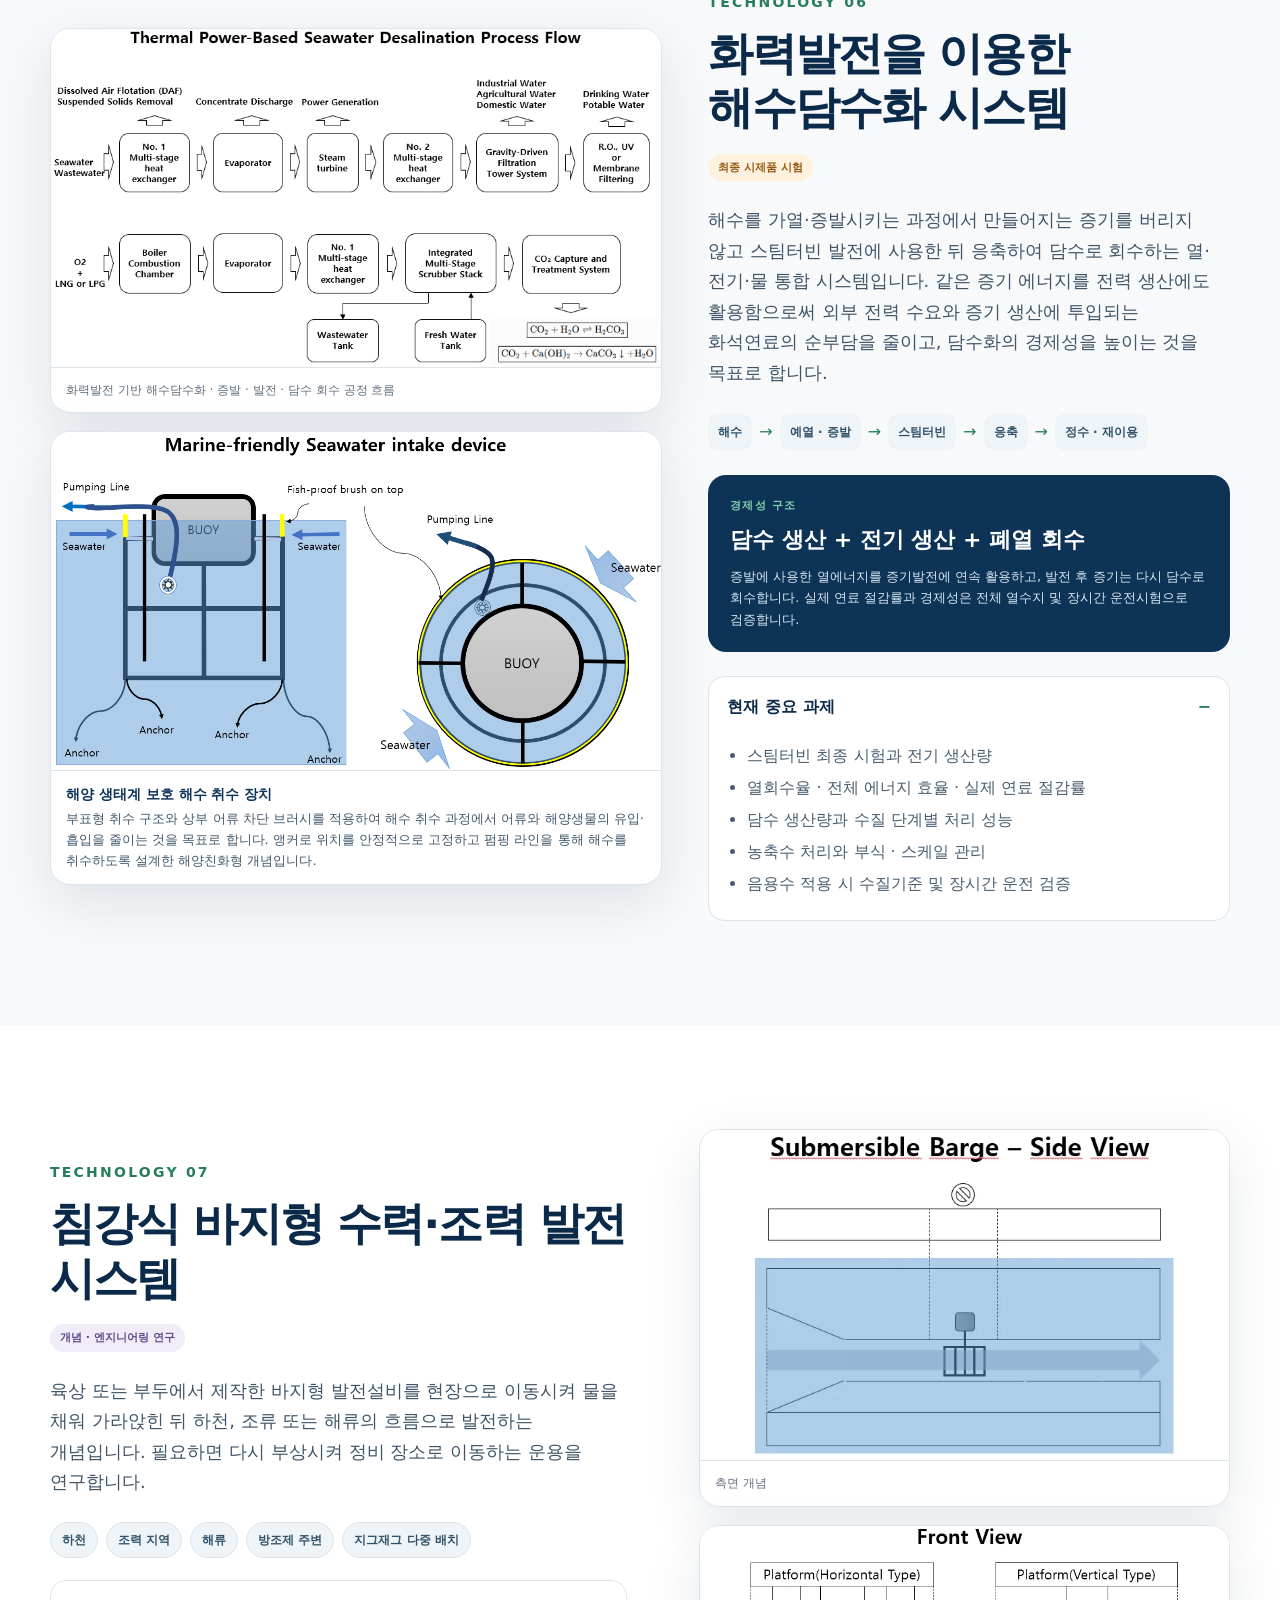
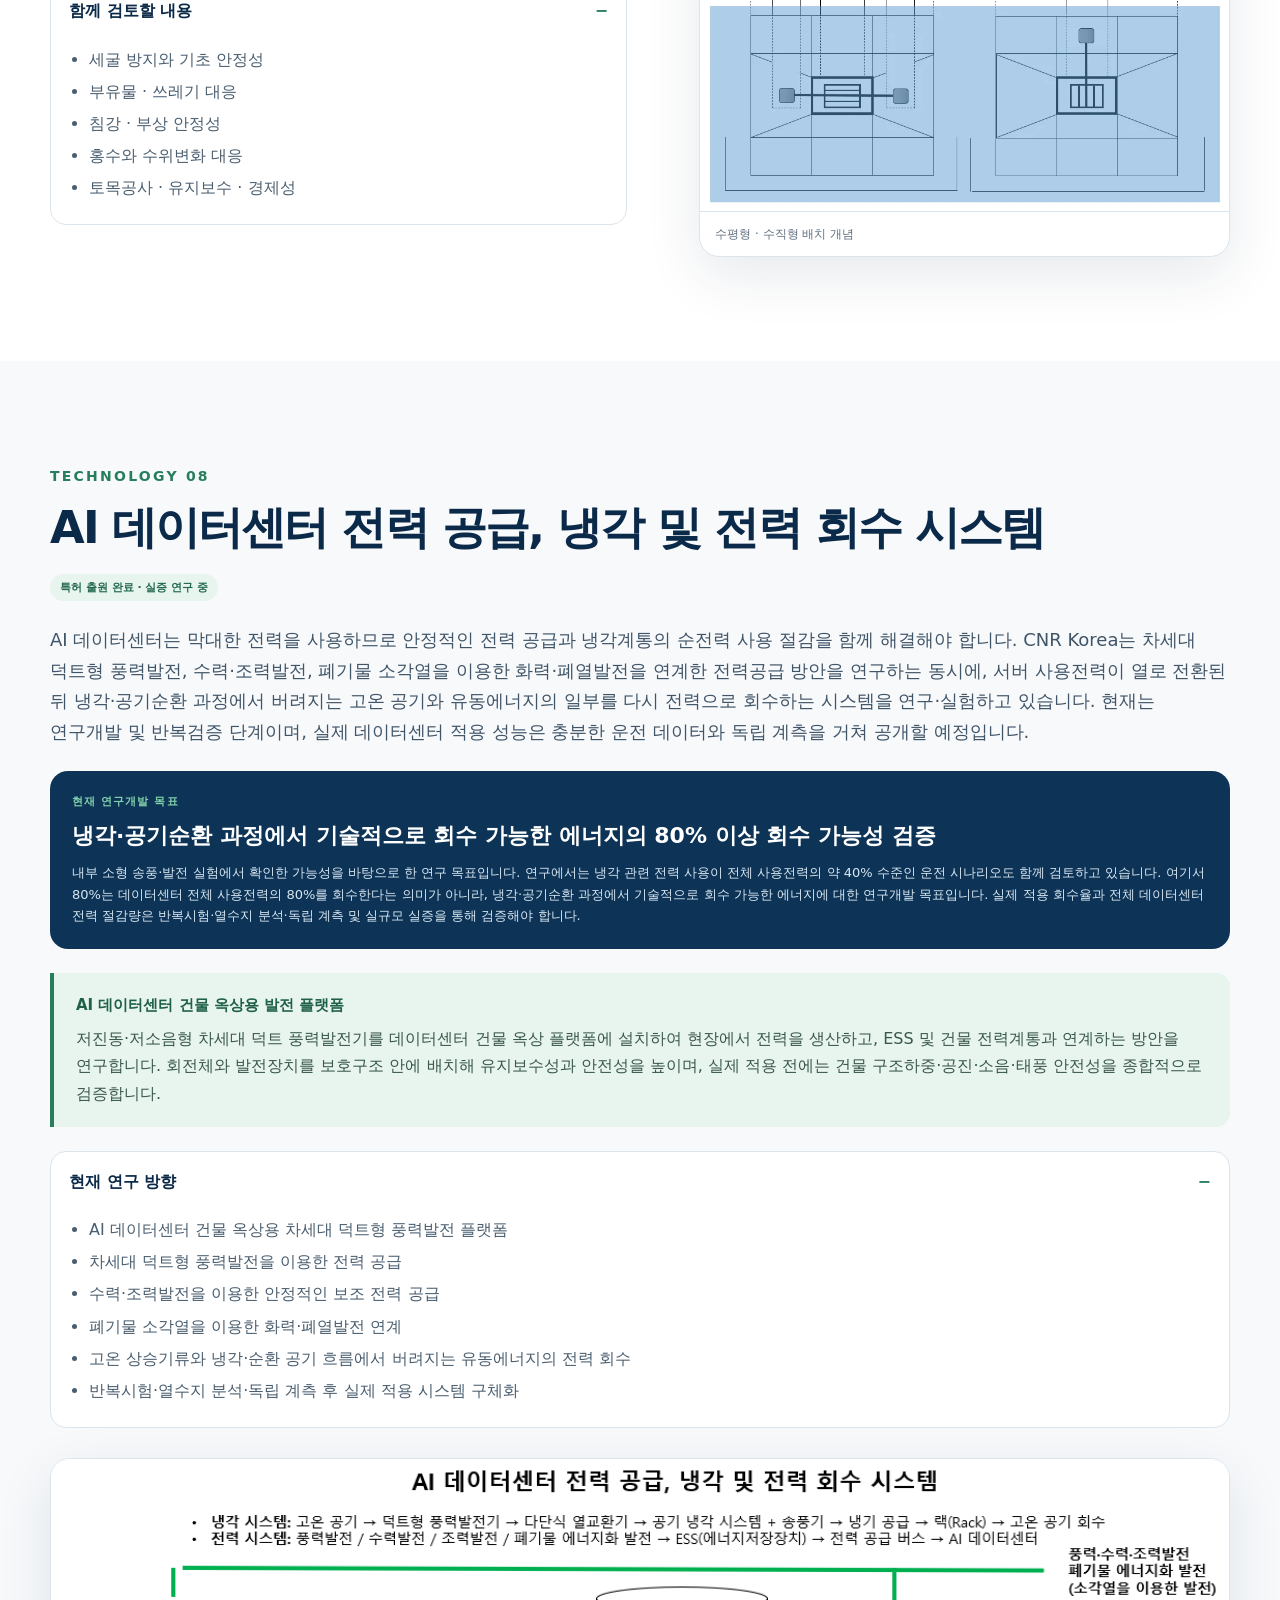
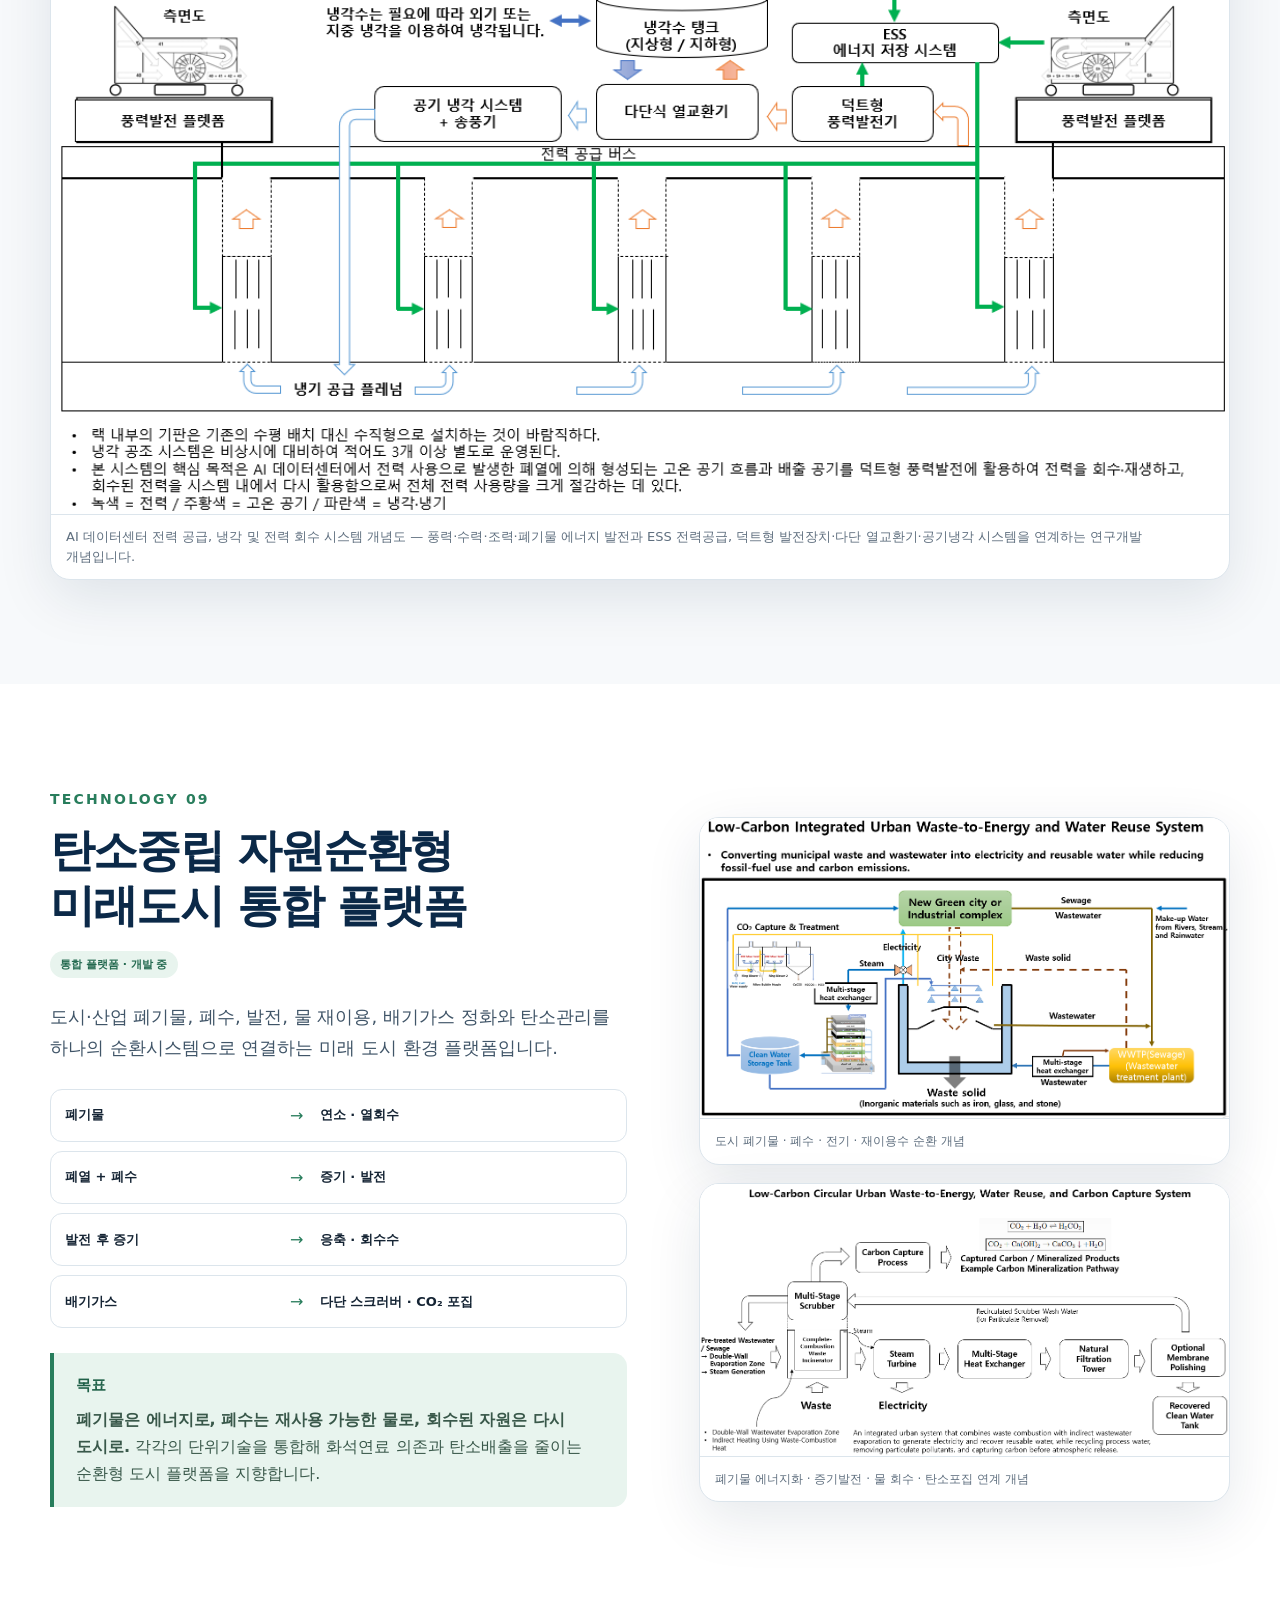
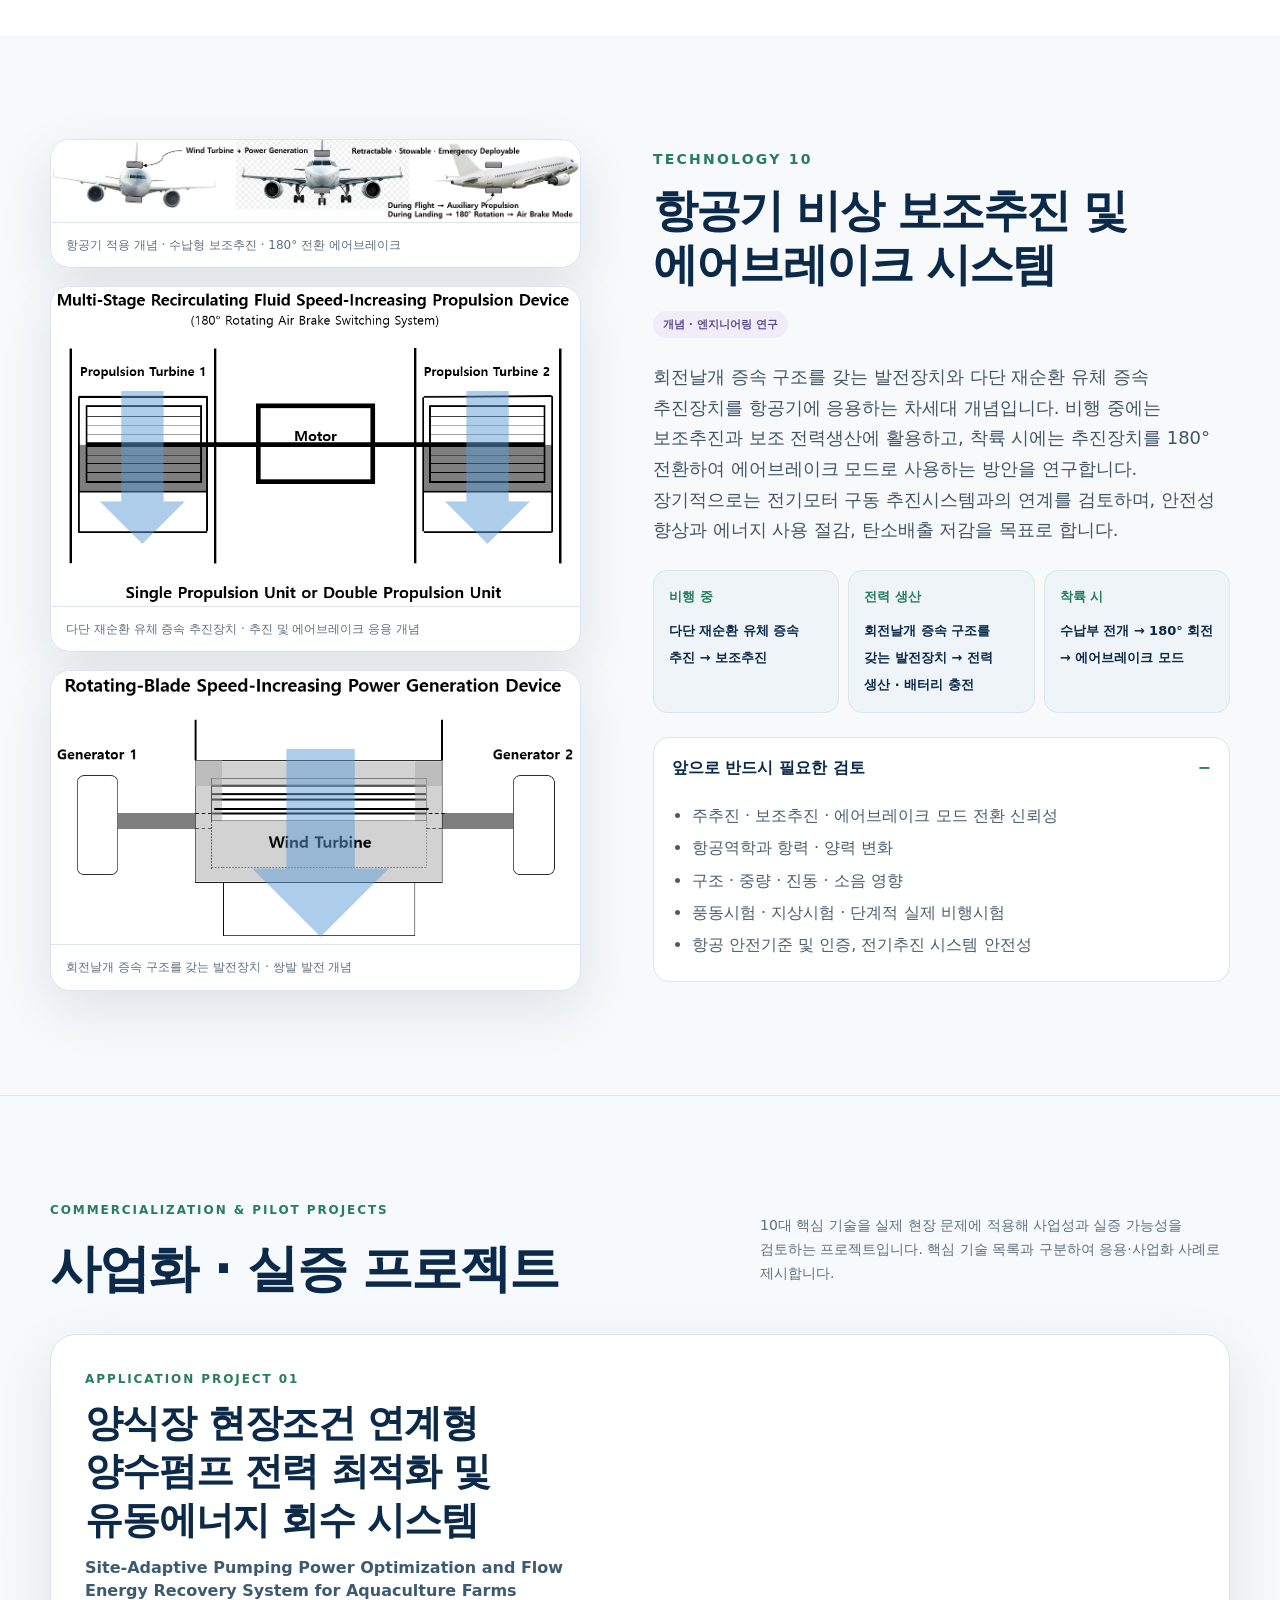
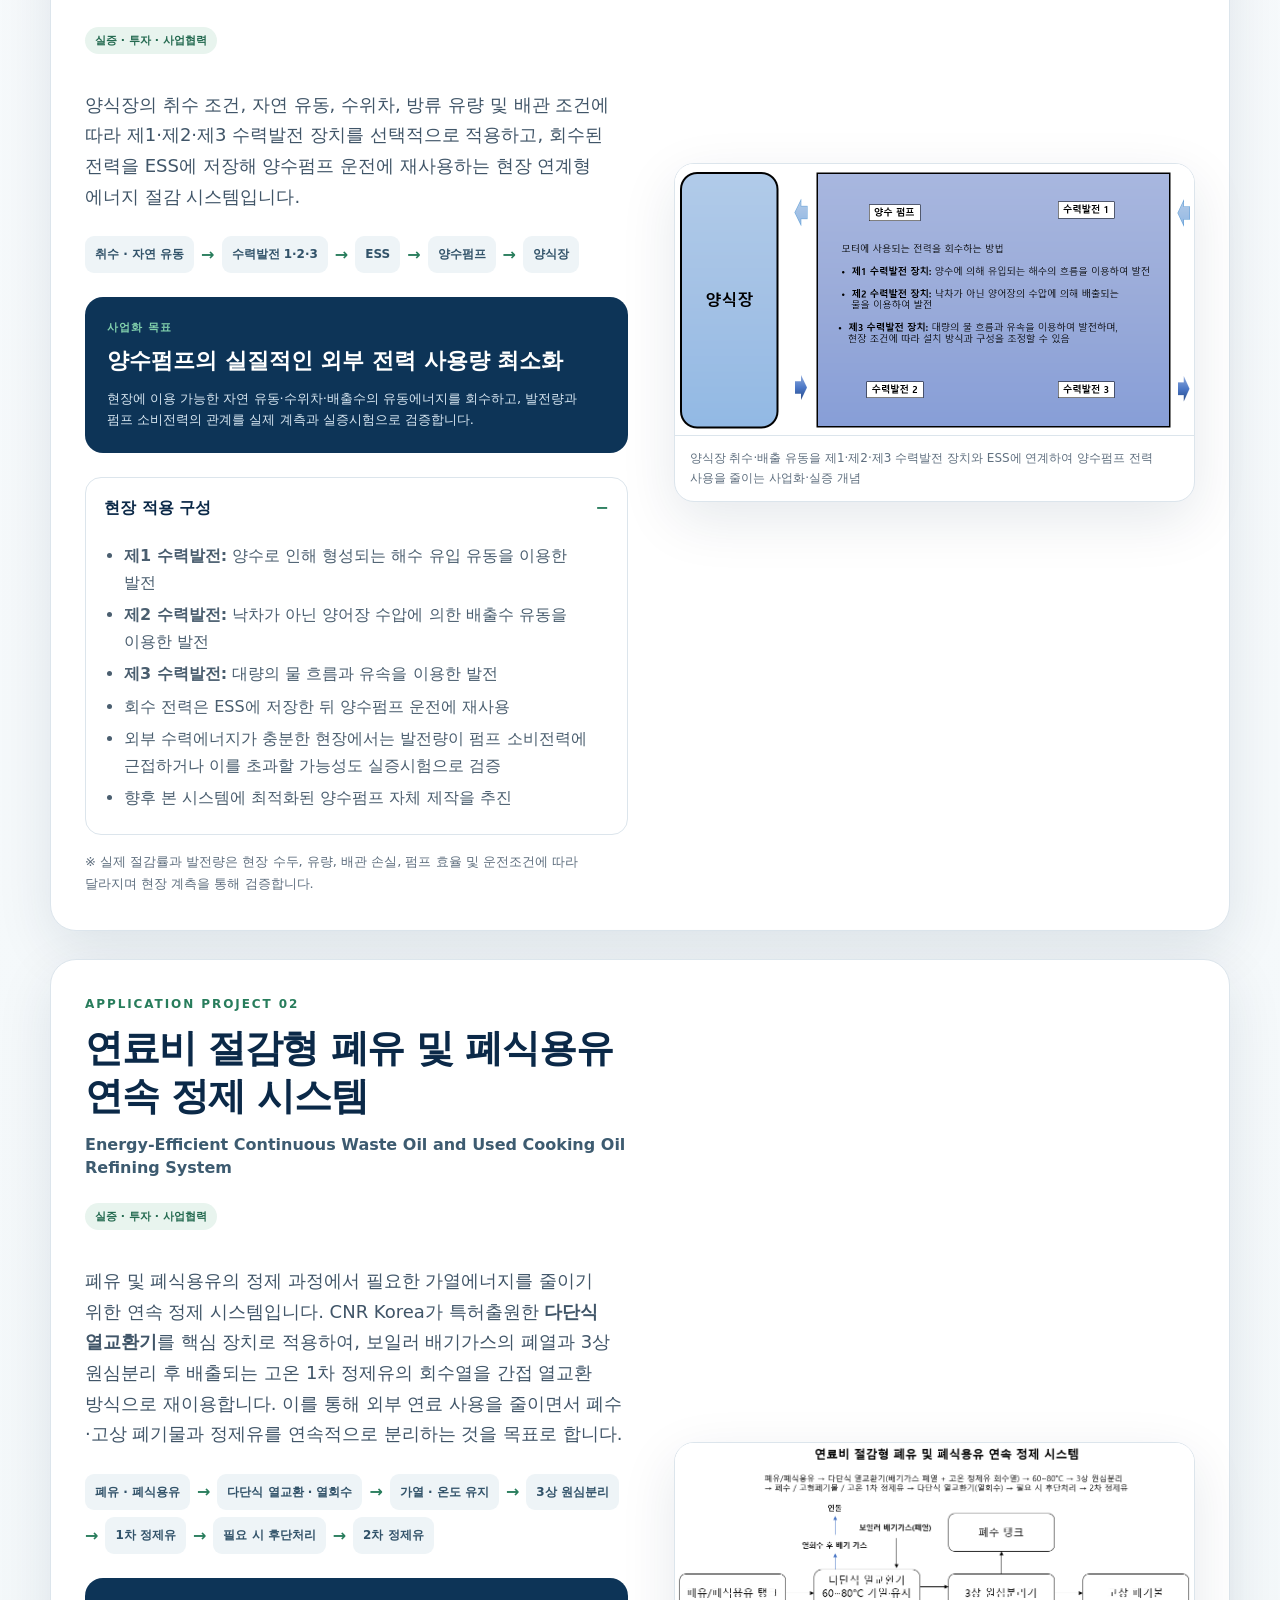
